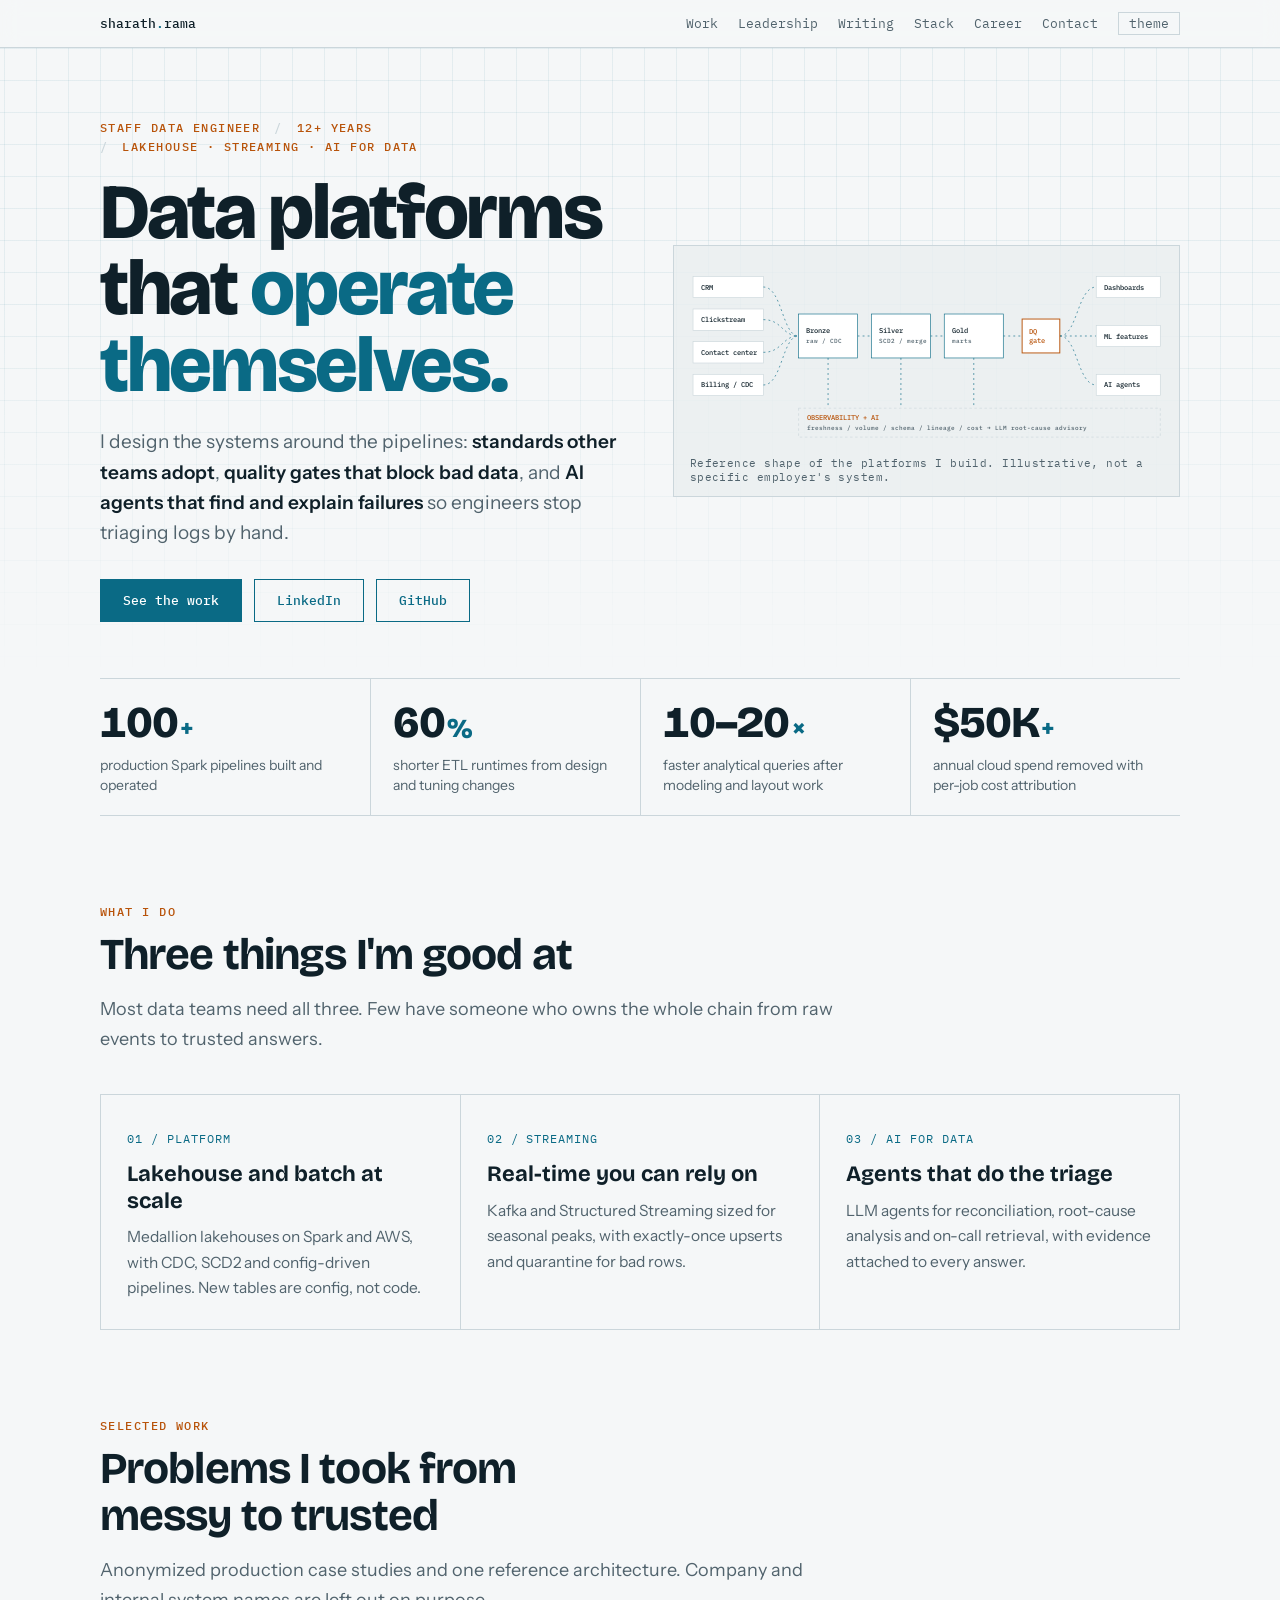
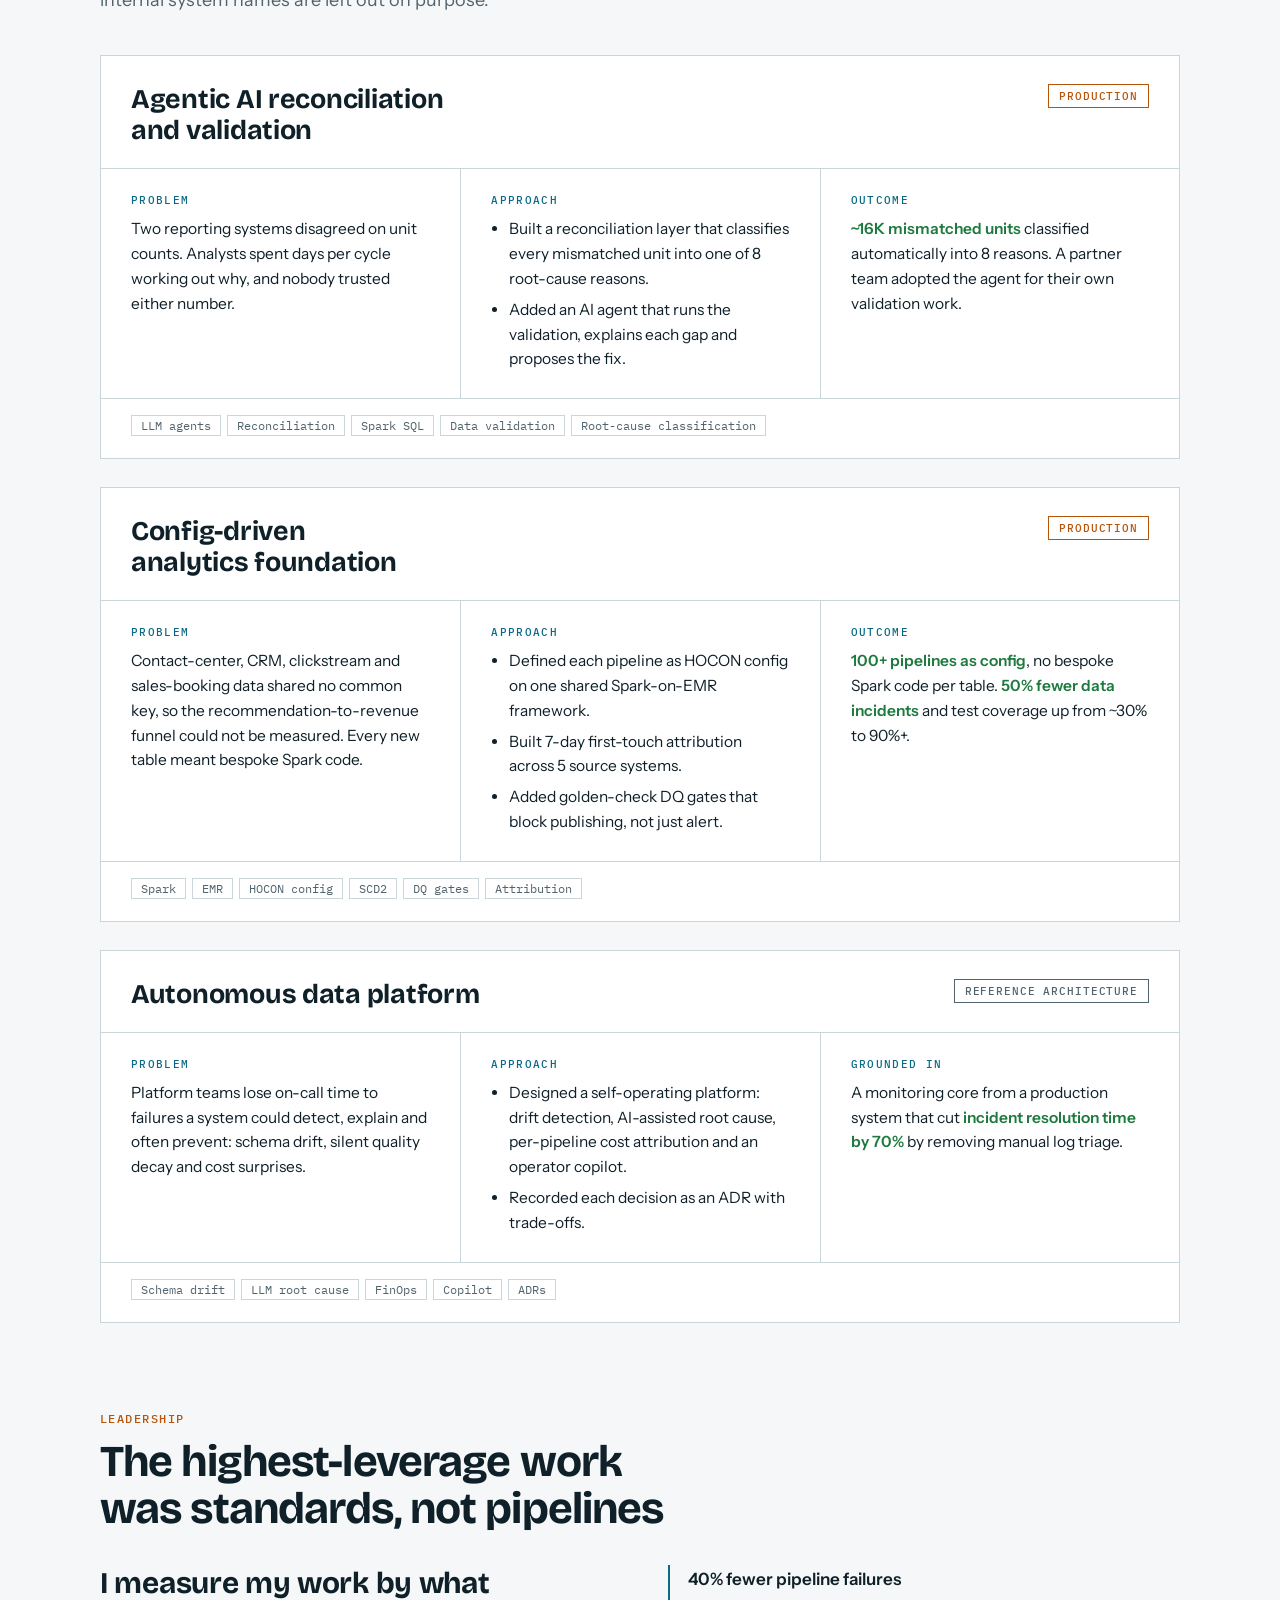
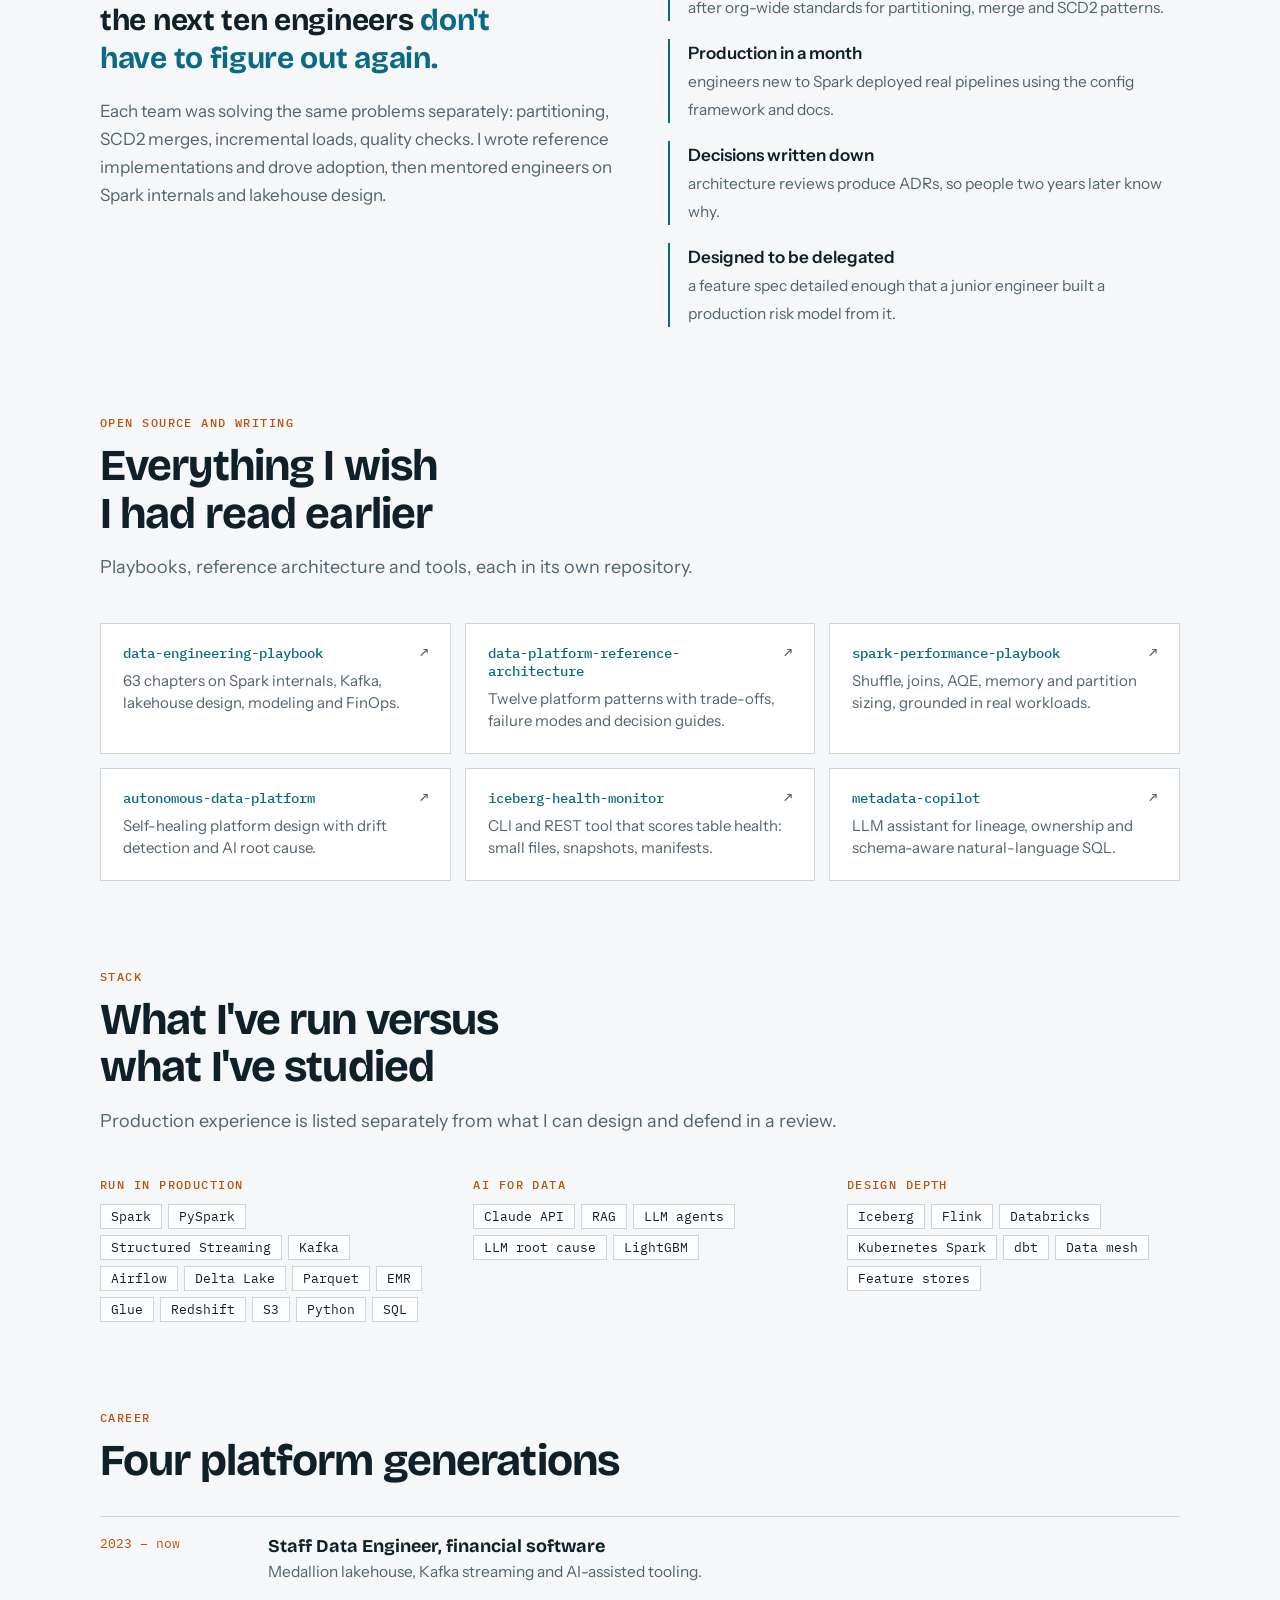
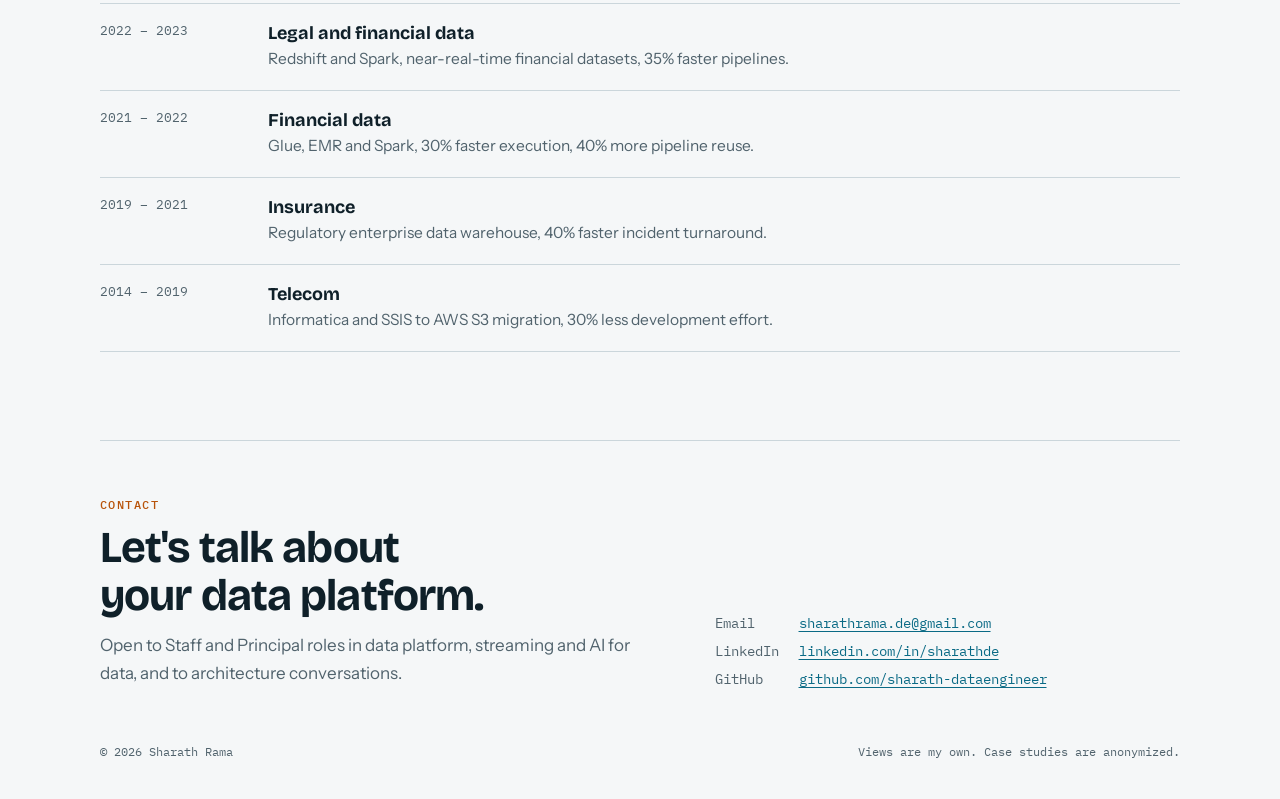
==== index.html @ f17b648f "Redesign personal website" ====
<!doctype html>
<html lang="en">
<head>
<meta charset="utf-8">
<meta name="viewport" content="width=device-width, initial-scale=1">
<title>Sharath Rama | Staff Data Engineer</title>
<meta name="description" content="Staff Data Engineer with 12+ years building lakehouse, streaming and AI-assisted data platforms on Spark, Kafka, Delta Lake and AWS.">
<meta property="og:title" content="Sharath Rama | Staff Data Engineer">
<meta property="og:description" content="Data platforms that operate themselves: lakehouse, streaming and agentic AI for data.">
<meta property="og:type" content="website">
<meta property="og:url" content="https://sharath-dataengineer.github.io/">
<meta name="theme-color" content="#0a1a21">
<link rel="preconnect" href="https://fonts.googleapis.com">
<link rel="preconnect" href="https://fonts.gstatic.com" crossorigin>
<link rel="stylesheet" href="https://fonts.googleapis.com/css2?family=Bricolage+Grotesque:opsz,wght@12..96,500;12..96,700;12..96,800&family=IBM+Plex+Mono:wght@400;500&family=Instrument+Sans:wght@400;500;600&display=swap">
<style>
/* Layout: blueprint-style page. A pipeline diagram opens the page, then outcome-led case studies. Dark is the native theme; light is a paper-blueprint variant. */
:root {
  --bg: #0a1a21;
  --bg-2: #0e232c;
  --surface: #12303b;
  --fg: #e8f1f4;
  --muted: #9bb2bc;
  --line: #234652;
  --accent: #5ccfe6;
  --accent-ink: #04202a;
  --signal: #ffb454;
  --good: #7fd99a;
  --grid: rgba(92, 207, 230, .07);
  --display: "Bricolage Grotesque", "Helvetica Neue", Arial, sans-serif;
  --body: "Instrument Sans", system-ui, -apple-system, "Segoe UI", sans-serif;
  --mono: "IBM Plex Mono", ui-monospace, Menlo, Consolas, monospace;
  color-scheme: dark;
}
@media (prefers-color-scheme: light) {
  :root:not([data-theme="dark"]) {
    --bg: #f5f7f8; --bg-2: #eaeff1; --surface: #ffffff; --fg: #0f2029; --muted: #51636d;
    --line: #cbd6db; --accent: #0a6a85; --accent-ink: #ffffff; --signal: #b8530a; --good: #1d7a3e;
    --grid: rgba(10, 106, 133, .07); color-scheme: light;
  }
}
:root[data-theme="light"] {
  --bg: #f5f7f8; --bg-2: #eaeff1; --surface: #ffffff; --fg: #0f2029; --muted: #51636d;
  --line: #cbd6db; --accent: #0a6a85; --accent-ink: #ffffff; --signal: #b8530a; --good: #1d7a3e;
  --grid: rgba(10, 106, 133, .07); color-scheme: light;
}
* { box-sizing: border-box; }
html { scroll-behavior: smooth; scroll-padding-top: 72px; }
body {
  margin: 0; background: var(--bg); color: var(--fg);
  font: 17px/1.65 var(--body); -webkit-font-smoothing: antialiased;
  padding-left: max(16px, env(safe-area-inset-left, 0px));
  padding-right: max(16px, env(safe-area-inset-right, 0px));
}
a { color: var(--accent); text-underline-offset: 3px; }
a:focus-visible, button:focus-visible { outline: 2px solid var(--signal); outline-offset: 3px; }
.wrap { max-width: 1080px; margin: 0 auto; }
.mono { font-family: var(--mono); }

/* nav */
header.top { position: sticky; top: 0; z-index: 20; background: color-mix(in srgb, var(--bg) 88%, transparent); backdrop-filter: blur(10px); border-bottom: 1px solid var(--line);
  margin: 0 calc(-1 * max(16px, env(safe-area-inset-left, 0px))); padding: 0 max(16px, env(safe-area-inset-left, 0px)); }
nav { max-width: 1080px; margin: 0 auto; display: flex; flex-wrap: wrap; align-items: center; justify-content: space-between; gap: 6px 24px; padding: 12px 0; font: 13px var(--mono); }
nav .id { color: var(--fg); font-weight: 500; text-decoration: none; }
nav .id i { color: var(--accent); font-style: normal; }
nav .links { display: flex; flex-wrap: wrap; align-items: center; gap: 4px 20px; }
nav .links a { color: var(--muted); text-decoration: none; }
nav .links a:hover { color: var(--fg); }
#theme { font: inherit; background: none; color: var(--muted); border: 1px solid var(--line); padding: 2px 10px; cursor: pointer; }
#theme:hover { color: var(--fg); border-color: var(--muted); }

/* hero */
.hero { position: relative; padding: 72px 0 56px; }
.hero::before { content: ""; position: absolute; inset: 0 -50vw; z-index: -1;
  background-image: linear-gradient(var(--grid) 1px, transparent 1px), linear-gradient(90deg, var(--grid) 1px, transparent 1px);
  background-size: 32px 32px; -webkit-mask-image: linear-gradient(#000 40%, transparent); mask-image: linear-gradient(#000 40%, transparent); }
.hero-grid { display: grid; grid-template-columns: minmax(0, 1.05fr) minmax(0, 1fr); gap: 40px; align-items: center; }
.eyebrow { font: 500 12px var(--mono); letter-spacing: .12em; text-transform: uppercase; color: var(--signal); margin: 0 0 20px; display: flex; flex-wrap: wrap; gap: 4px 14px; }
.eyebrow span + span::before { content: "/"; color: var(--line); margin-right: 14px; }
h1 { font: 800 clamp(42px, 6.4vw, 78px)/.98 var(--display); letter-spacing: -.03em; margin: 0 0 24px; text-wrap: balance; }
h1 em { font-style: normal; color: var(--accent); }
.lede { font-size: 19px; line-height: 1.6; color: var(--muted); max-width: 54ch; margin: 0 0 30px; }
.lede b { color: var(--fg); font-weight: 600; }
.cta { display: flex; flex-wrap: wrap; gap: 12px; }
.btn { display: inline-block; padding: 12px 22px; font: 500 13px var(--mono); text-decoration: none; border: 1px solid var(--accent); transition: transform .15s ease; }
.btn.primary { background: var(--accent); color: var(--accent-ink); }
.btn.ghost { color: var(--accent); }
.btn:hover { transform: translateY(-2px); }

.diagram { margin: 0; border: 1px solid var(--line); background: color-mix(in srgb, var(--bg-2) 80%, transparent); padding: 14px 14px 8px; min-width: 0; }
.diagram svg { display: block; width: 100%; height: auto; }
.diagram figcaption { font: 11px var(--mono); color: var(--muted); padding: 8px 2px 4px; letter-spacing: .04em; }
.d-box { fill: var(--surface); stroke: var(--line); stroke-width: 1; }
.d-box.hot { stroke: var(--accent); }
.d-gate { fill: var(--surface); stroke: var(--signal); stroke-width: 1.5; }
.d-band { fill: none; stroke: var(--line); stroke-dasharray: 4 4; }
.d-t { fill: var(--fg); font: 500 10.5px var(--mono); }
.d-t.m { fill: var(--muted); font-size: 9.5px; }
.d-t.s { fill: var(--signal); }
.d-line { fill: none; stroke: var(--accent); stroke-width: 1.2; stroke-dasharray: 3 5; opacity: .85; animation: flow 1.6s linear infinite; }
@keyframes flow { to { stroke-dashoffset: -16; } }

/* proof strip */
.proof { display: grid; grid-template-columns: repeat(auto-fit, minmax(190px, 1fr)); border-top: 1px solid var(--line); border-bottom: 1px solid var(--line); }
.proof div { padding: 22px 22px 20px 0; min-width: 0; }
.proof div + div { padding-left: 22px; border-left: 1px solid var(--line); }
.proof b { display: block; font: 800 44px/1 var(--display); letter-spacing: -.02em; color: var(--fg); font-variant-numeric: tabular-nums; }
.proof b small { font-size: 26px; color: var(--accent); margin-left: 2px; }
.proof span { display: block; margin-top: 10px; font-size: 14px; line-height: 1.45; color: var(--muted); }

/* sections */
section { padding: 88px 0 0; }
.kicker { font: 500 12px var(--mono); letter-spacing: .12em; text-transform: uppercase; color: var(--signal); margin: 0 0 12px; }
h2 { font: 700 clamp(30px, 4.4vw, 44px)/1.08 var(--display); letter-spacing: -.02em; margin: 0 0 16px; max-width: 22ch; text-wrap: balance; }
.sub { color: var(--muted); font-size: 18px; max-width: 62ch; margin: 0 0 40px; }

.pillars { display: grid; grid-template-columns: repeat(auto-fit, minmax(270px, 1fr)); gap: 1px; background: var(--line); border: 1px solid var(--line); }
.pillar { background: var(--bg); padding: 28px 26px; min-width: 0; }
.pillar .mono { font-size: 12px; color: var(--accent); letter-spacing: .08em; }
.pillar h3 { font: 700 22px/1.2 var(--display); margin: 10px 0 10px; }
.pillar p { margin: 0; color: var(--muted); font-size: 15.5px; }

.cases { display: grid; gap: 28px; }
.case { border: 1px solid var(--line); background: var(--surface); display: grid; grid-template-columns: minmax(0, 1fr); min-width: 0; }
.case-head { padding: 28px 30px 22px; border-bottom: 1px solid var(--line); display: flex; flex-wrap: wrap; justify-content: space-between; gap: 12px 24px; align-items: flex-start; }
.case-head h3 { font: 700 27px/1.15 var(--display); letter-spacing: -.01em; margin: 0; max-width: 24ch; text-wrap: balance; }
.badge { font: 500 11px var(--mono); letter-spacing: .08em; text-transform: uppercase; border: 1px solid var(--signal); color: var(--signal); padding: 4px 10px; white-space: nowrap; }
.badge.ref { border-color: var(--muted); color: var(--muted); }
.case-body { display: grid; grid-template-columns: repeat(3, minmax(0, 1fr)); }
.case-body > div { padding: 24px 30px 26px; min-width: 0; }
.case-body > div + div { border-left: 1px solid var(--line); }
.case-body h4 { font: 500 11px var(--mono); letter-spacing: .12em; text-transform: uppercase; color: var(--accent); margin: 0 0 10px; }
.case-body p { margin: 0; font-size: 15.5px; line-height: 1.6; }
.case-body ul { margin: 0; padding-left: 18px; font-size: 15.5px; line-height: 1.6; }
.case-body li + li { margin-top: 6px; }
.case-body .out strong { color: var(--good); font-weight: 600; }
.tags { display: flex; flex-wrap: wrap; gap: 6px; margin: 0; padding: 16px 30px 22px; list-style: none; border-top: 1px solid var(--line); }
.tags li { font: 12px var(--mono); color: var(--muted); border: 1px solid var(--line); padding: 2px 9px; }

.lead { display: grid; grid-template-columns: minmax(0, 1fr) minmax(0, 1fr); gap: 56px; margin-top: 32px; }
.lead .quote { font: 700 clamp(22px, 3vw, 30px)/1.25 var(--display); letter-spacing: -.01em; margin: 0; text-wrap: balance; }
.lead .quote span { color: var(--accent); }
.lead .more { margin: 20px 0 0; color: var(--muted); }
.facts { list-style: none; margin: 0; padding: 0; display: grid; gap: 18px; }
.facts li { padding-left: 18px; border-left: 2px solid var(--accent); }
.facts b { display: block; font-weight: 600; }
.facts span { color: var(--muted); font-size: 15.5px; }

.repos { display: grid; grid-template-columns: repeat(auto-fit, minmax(300px, 1fr)); gap: 14px; }
.repo { display: block; border: 1px solid var(--line); background: var(--surface); padding: 20px 22px; text-decoration: none; color: var(--fg); min-width: 0; transition: border-color .15s ease, transform .15s ease; }
.repo:hover { border-color: var(--accent); transform: translateY(-2px); }
.repo b { display: flex; justify-content: space-between; gap: 12px; font: 500 14px var(--mono); color: var(--accent); margin-bottom: 8px; overflow-wrap: anywhere; }
.repo b::after { content: "\2197"; color: var(--muted); }
.repo span { font-size: 15px; color: var(--muted); line-height: 1.5; display: block; }

.stack { display: grid; grid-template-columns: repeat(auto-fit, minmax(240px, 1fr)); gap: 28px 40px; }
.stack h3 { font: 500 12px var(--mono); letter-spacing: .12em; text-transform: uppercase; color: var(--signal); margin: 0 0 12px; }
.chips { display: flex; flex-wrap: wrap; gap: 6px; margin: 0; padding: 0; list-style: none; }
.chips li { font: 13px var(--mono); border: 1px solid var(--line); padding: 3px 10px; background: var(--surface); }

.timeline { list-style: none; margin: 32px 0 0; padding: 0; border-top: 1px solid var(--line); }
.timeline li { display: grid; grid-template-columns: 140px minmax(0, 1fr); gap: 8px 28px; padding: 18px 0; border-bottom: 1px solid var(--line); }
.timeline .when { font: 13px var(--mono); color: var(--muted); }
.timeline b { font: 700 18px var(--display); display: block; }
.timeline span { color: var(--muted); font-size: 15.5px; }
.timeline li:first-child .when { color: var(--signal); }

.contact { margin-top: 88px; padding: 56px 0; border-top: 1px solid var(--line); display: grid; grid-template-columns: minmax(0, 1.2fr) minmax(0, 1fr); gap: 32px 56px; align-items: end; }
.contact h2 { margin-bottom: 12px; }
.contact p { margin: 0; color: var(--muted); }
.contact p.kicker { color: var(--signal); margin-bottom: 12px; }
.contact dl { margin: 0; display: grid; grid-template-columns: max-content minmax(0, 1fr); gap: 10px 20px; font: 14px var(--mono); }
.contact dt { color: var(--muted); }
.contact dd { margin: 0; overflow-wrap: anywhere; }
footer { padding: 0 0 40px; font: 12px var(--mono); color: var(--muted); display: flex; flex-wrap: wrap; justify-content: space-between; gap: 8px; }

@media (max-width: 880px) {
  .hero-grid, .lead, .contact { grid-template-columns: minmax(0, 1fr); }
  .case-body { grid-template-columns: minmax(0, 1fr); }
  .case-body > div + div { border-left: 0; border-top: 1px solid var(--line); }
  .proof div + div { border-left: 0; padding-left: 0; }
  .proof div { border-bottom: 1px solid var(--line); }
  .timeline li { grid-template-columns: minmax(0, 1fr); }
}
@media (max-width: 520px) {
  body { font-size: 16px; }
  .hero { padding-top: 48px; }
  section { padding-top: 64px; }
  .case-head, .case-body > div, .tags { padding-left: 20px; padding-right: 20px; }
}
@media (prefers-reduced-motion: reduce) {
  html { scroll-behavior: auto; }
  .d-line { animation: none; }
  .btn:hover, .repo:hover { transform: none; }
}
</style>
</head>
<body>
<header class="top">
  <nav aria-label="Primary">
    <a class="id" href="#top">sharath<i>.</i>rama</a>
    <div class="links">
      <a href="#work">Work</a><a href="#leadership">Leadership</a><a href="#writing">Writing</a><a href="#stack">Stack</a><a href="#career">Career</a><a href="#contact">Contact</a>
      <button id="theme" type="button" aria-label="Toggle light and dark theme">theme</button>
    </div>
  </nav>
</header>

<div class="wrap" id="top">
  <div class="hero">
    <div class="hero-grid">
      <div>
        <p class="eyebrow"><span>Staff Data Engineer</span><span>12+ years</span><span>Lakehouse &middot; Streaming &middot; AI for data</span></p>
        <h1>Data platforms that <em>operate themselves.</em></h1>
        <p class="lede">I design the systems around the pipelines: <b>standards other teams adopt</b>, <b>quality gates that block bad data</b>, and <b>AI agents that find and explain failures</b> so engineers stop triaging logs by hand.</p>
        <div class="cta">
          <a class="btn primary" href="#work">See the work</a>
          <a class="btn ghost" href="https://www.linkedin.com/in/sharathde" rel="noopener">LinkedIn</a>
          <a class="btn ghost" href="https://github.com/sharath-dataengineer" rel="noopener">GitHub</a>
        </div>
      </div>

      <figure class="diagram">
        <svg viewBox="0 0 760 300" role="img" aria-label="Architecture: source systems feed a bronze, silver and gold lakehouse, then a blocking data quality gate, then dashboards, ML features and AI agents. An observability and AI layer spans the whole pipeline.">
          <g>
            <rect class="d-box" x="8" y="26" width="112" height="34"/><text class="d-t" x="20" y="47">CRM</text>
            <rect class="d-box" x="8" y="78" width="112" height="34"/><text class="d-t" x="20" y="99">Clickstream</text>
            <rect class="d-box" x="8" y="130" width="112" height="34"/><text class="d-t" x="20" y="151">Contact center</text>
            <rect class="d-box" x="8" y="182" width="112" height="34"/><text class="d-t" x="20" y="203">Billing / CDC</text>
          </g>
          <g>
            <path class="d-line" d="M120 43 C150 43 150 121 176 121"/>
            <path class="d-line" d="M120 95 C150 95 150 121 176 121"/>
            <path class="d-line" d="M120 147 C150 147 150 121 176 121"/>
            <path class="d-line" d="M120 199 C150 199 150 121 176 121"/>
            <path class="d-line" d="M270 121 H292"/><path class="d-line" d="M386 121 H408"/><path class="d-line" d="M502 121 H532"/>
            <path class="d-line" d="M592 121 C620 121 620 43 650 43"/>
            <path class="d-line" d="M592 121 H650"/>
            <path class="d-line" d="M592 121 C620 121 620 199 650 199"/>
          </g>
          <g>
            <rect class="d-box hot" x="176" y="86" width="94" height="70"/><text class="d-t" x="188" y="116">Bronze</text><text class="d-t m" x="188" y="132">raw / CDC</text>
            <rect class="d-box hot" x="292" y="86" width="94" height="70"/><text class="d-t" x="304" y="116">Silver</text><text class="d-t m" x="304" y="132">SCD2 / merge</text>
            <rect class="d-box hot" x="408" y="86" width="94" height="70"/><text class="d-t" x="420" y="116">Gold</text><text class="d-t m" x="420" y="132">marts</text>
            <rect class="d-gate" x="532" y="94" width="60" height="54"/><text class="d-t s" x="543" y="118">DQ</text><text class="d-t s" x="543" y="132">gate</text>
          </g>
          <g>
            <rect class="d-box" x="650" y="26" width="102" height="34"/><text class="d-t" x="662" y="47">Dashboards</text>
            <rect class="d-box" x="650" y="104" width="102" height="34"/><text class="d-t" x="662" y="125">ML features</text>
            <rect class="d-box" x="650" y="182" width="102" height="34"/><text class="d-t" x="662" y="203">AI agents</text>
          </g>
          <rect class="d-band" x="176" y="236" width="576" height="46"/>
          <text class="d-t s" x="190" y="255">OBSERVABILITY + AI</text>
          <text class="d-t m" x="190" y="270">freshness / volume / schema / lineage / cost &#8594; LLM root-cause advisory</text>
          <path class="d-line" d="M223 156 V236"/><path class="d-line" d="M339 156 V236"/><path class="d-line" d="M455 156 V236"/>
        </svg>
        <figcaption>Reference shape of the platforms I build. Illustrative, not a specific employer's system.</figcaption>
      </figure>
    </div>
  </div>

  <div class="proof" aria-label="Impact highlights">
    <div><b>100<small>+</small></b><span>production Spark pipelines built and operated</span></div>
    <div><b>60<small>%</small></b><span>shorter ETL runtimes from design and tuning changes</span></div>
    <div><b>10&ndash;20<small>&times;</small></b><span>faster analytical queries after modeling and layout work</span></div>
    <div><b>$50K<small>+</small></b><span>annual cloud spend removed with per-job cost attribution</span></div>
  </div>

  <section id="focus" aria-labelledby="h-focus">
    <p class="kicker">What I do</p>
    <h2 id="h-focus">Three things I'm good at</h2>
    <p class="sub">Most data teams need all three. Few have someone who owns the whole chain from raw events to trusted answers.</p>
    <div class="pillars">
      <div class="pillar"><span class="mono">01 / PLATFORM</span><h3>Lakehouse and batch at scale</h3><p>Medallion lakehouses on Spark and AWS, with CDC, SCD2 and config-driven pipelines. New tables are config, not code.</p></div>
      <div class="pillar"><span class="mono">02 / STREAMING</span><h3>Real-time you can rely on</h3><p>Kafka and Structured Streaming sized for seasonal peaks, with exactly-once upserts and quarantine for bad rows.</p></div>
      <div class="pillar"><span class="mono">03 / AI FOR DATA</span><h3>Agents that do the triage</h3><p>LLM agents for reconciliation, root-cause analysis and on-call retrieval, with evidence attached to every answer.</p></div>
    </div>
  </section>

  <section id="work" aria-labelledby="h-work">
    <p class="kicker">Selected work</p>
    <h2 id="h-work">Problems I took from messy to trusted</h2>
    <p class="sub">Anonymized production case studies and one reference architecture. Company and internal system names are left out on purpose.</p>
    <div class="cases">

      <article class="case">
        <div class="case-head"><h3>Agentic AI reconciliation and validation</h3><span class="badge">Production</span></div>
        <div class="case-body">
          <div><h4>Problem</h4><p>Two reporting systems disagreed on unit counts. Analysts spent days per cycle working out why, and nobody trusted either number.</p></div>
          <div><h4>Approach</h4><ul><li>Built a reconciliation layer that classifies every mismatched unit into one of 8 root-cause reasons.</li><li>Added an AI agent that runs the validation, explains each gap and proposes the fix.</li></ul></div>
          <div class="out"><h4>Outcome</h4><p><strong>~16K mismatched units</strong> classified automatically into 8 reasons. A partner team adopted the agent for their own validation work.</p></div>
        </div>
        <ul class="tags"><li>LLM agents</li><li>Reconciliation</li><li>Spark SQL</li><li>Data validation</li><li>Root-cause classification</li></ul>
      </article>

      <article class="case">
        <div class="case-head"><h3>Config-driven analytics foundation</h3><span class="badge">Production</span></div>
        <div class="case-body">
          <div><h4>Problem</h4><p>Contact-center, CRM, clickstream and sales-booking data shared no common key, so the recommendation-to-revenue funnel could not be measured. Every new table meant bespoke Spark code.</p></div>
          <div><h4>Approach</h4><ul><li>Defined each pipeline as HOCON config on one shared Spark-on-EMR framework.</li><li>Built 7-day first-touch attribution across 5 source systems.</li><li>Added golden-check DQ gates that block publishing, not just alert.</li></ul></div>
          <div class="out"><h4>Outcome</h4><p><strong>100+ pipelines as config</strong>, no bespoke Spark code per table. <strong>50% fewer data incidents</strong> and test coverage up from ~30% to 90%+.</p></div>
        </div>
        <ul class="tags"><li>Spark</li><li>EMR</li><li>HOCON config</li><li>SCD2</li><li>DQ gates</li><li>Attribution</li></ul>
      </article>

      <article class="case">
        <div class="case-head"><h3>Autonomous data platform</h3><span class="badge ref">Reference architecture</span></div>
        <div class="case-body">
          <div><h4>Problem</h4><p>Platform teams lose on-call time to failures a system could detect, explain and often prevent: schema drift, silent quality decay and cost surprises.</p></div>
          <div><h4>Approach</h4><ul><li>Designed a self-operating platform: drift detection, AI-assisted root cause, per-pipeline cost attribution and an operator copilot.</li><li>Recorded each decision as an ADR with trade-offs.</li></ul></div>
          <div class="out"><h4>Grounded in</h4><p>A monitoring core from a production system that cut <strong>incident resolution time by 70%</strong> by removing manual log triage.</p></div>
        </div>
        <ul class="tags"><li>Schema drift</li><li>LLM root cause</li><li>FinOps</li><li>Copilot</li><li>ADRs</li></ul>
      </article>
    </div>
  </section>

  <section id="leadership" aria-labelledby="h-lead">
    <p class="kicker">Leadership</p>
    <h2 id="h-lead">The highest-leverage work was standards, not pipelines</h2>
    <div class="lead">
      <div>
        <p class="quote">I measure my work by what the next ten engineers <span>don't have to figure out again.</span></p>
        <p class="more">Each team was solving the same problems separately: partitioning, SCD2 merges, incremental loads, quality checks. I wrote reference implementations and drove adoption, then mentored engineers on Spark internals and lakehouse design.</p>
      </div>
      <ul class="facts">
        <li><b>40% fewer pipeline failures</b><span>after org-wide standards for partitioning, merge and SCD2 patterns.</span></li>
        <li><b>Production in a month</b><span>engineers new to Spark deployed real pipelines using the config framework and docs.</span></li>
        <li><b>Decisions written down</b><span>architecture reviews produce ADRs, so people two years later know why.</span></li>
        <li><b>Designed to be delegated</b><span>a feature spec detailed enough that a junior engineer built a production risk model from it.</span></li>
      </ul>
    </div>
  </section>

  <section id="writing" aria-labelledby="h-writing">
    <p class="kicker">Open source and writing</p>
    <h2 id="h-writing">Everything I wish I had read earlier</h2>
    <p class="sub">Playbooks, reference architecture and tools, each in its own repository.</p>
    <div class="repos">
      <a class="repo" href="https://github.com/sharath-dataengineer/data-engineering-playbook" rel="noopener"><b>data-engineering-playbook</b><span>63 chapters on Spark internals, Kafka, lakehouse design, modeling and FinOps.</span></a>
      <a class="repo" href="https://github.com/sharath-dataengineer/data-platform-reference-architecture" rel="noopener"><b>data-platform-reference-architecture</b><span>Twelve platform patterns with trade-offs, failure modes and decision guides.</span></a>
      <a class="repo" href="https://github.com/sharath-dataengineer/spark-performance-playbook" rel="noopener"><b>spark-performance-playbook</b><span>Shuffle, joins, AQE, memory and partition sizing, grounded in real workloads.</span></a>
      <a class="repo" href="https://github.com/sharath-dataengineer/autonomous-data-platform" rel="noopener"><b>autonomous-data-platform</b><span>Self-healing platform design with drift detection and AI root cause.</span></a>
      <a class="repo" href="https://github.com/sharath-dataengineer/iceberg-health-monitor" rel="noopener"><b>iceberg-health-monitor</b><span>CLI and REST tool that scores table health: small files, snapshots, manifests.</span></a>
      <a class="repo" href="https://github.com/sharath-dataengineer/metadata-copilot" rel="noopener"><b>metadata-copilot</b><span>LLM assistant for lineage, ownership and schema-aware natural-language SQL.</span></a>
    </div>
  </section>

  <section id="stack" aria-labelledby="h-stack">
    <p class="kicker">Stack</p>
    <h2 id="h-stack">What I've run versus what I've studied</h2>
    <p class="sub">Production experience is listed separately from what I can design and defend in a review.</p>
    <div class="stack">
      <div><h3>Run in production</h3><ul class="chips"><li>Spark</li><li>PySpark</li><li>Structured Streaming</li><li>Kafka</li><li>Airflow</li><li>Delta Lake</li><li>Parquet</li><li>EMR</li><li>Glue</li><li>Redshift</li><li>S3</li><li>Python</li><li>SQL</li></ul></div>
      <div><h3>AI for data</h3><ul class="chips"><li>Claude API</li><li>RAG</li><li>LLM agents</li><li>LLM root cause</li><li>LightGBM</li></ul></div>
      <div><h3>Design depth</h3><ul class="chips"><li>Iceberg</li><li>Flink</li><li>Databricks</li><li>Kubernetes Spark</li><li>dbt</li><li>Data mesh</li><li>Feature stores</li></ul></div>
    </div>
  </section>

  <section id="career" aria-labelledby="h-career">
    <p class="kicker">Career</p>
    <h2 id="h-career">Four platform generations</h2>
    <ol class="timeline">
      <li><span class="when">2023 &ndash; now</span><div><b>Staff Data Engineer, financial software</b><span>Medallion lakehouse, Kafka streaming and AI-assisted tooling.</span></div></li>
      <li><span class="when">2022 &ndash; 2023</span><div><b>Legal and financial data</b><span>Redshift and Spark, near-real-time financial datasets, 35% faster pipelines.</span></div></li>
      <li><span class="when">2021 &ndash; 2022</span><div><b>Financial data</b><span>Glue, EMR and Spark, 30% faster execution, 40% more pipeline reuse.</span></div></li>
      <li><span class="when">2019 &ndash; 2021</span><div><b>Insurance</b><span>Regulatory enterprise data warehouse, 40% faster incident turnaround.</span></div></li>
      <li><span class="when">2014 &ndash; 2019</span><div><b>Telecom</b><span>Informatica and SSIS to AWS S3 migration, 30% less development effort.</span></div></li>
    </ol>
  </section>

  <div class="contact" id="contact">
    <div>
      <p class="kicker">Contact</p>
      <h2>Let's talk about your data platform.</h2>
      <p>Open to Staff and Principal roles in data platform, streaming and AI for data, and to architecture conversations.</p>
    </div>
    <dl>
      <dt>Email</dt><dd><a href="mailto:sharathrama.de@gmail.com">sharathrama.de@gmail.com</a></dd>
      <dt>LinkedIn</dt><dd><a href="https://www.linkedin.com/in/sharathde" rel="noopener">linkedin.com/in/sharathde</a></dd>
      <dt>GitHub</dt><dd><a href="https://github.com/sharath-dataengineer" rel="noopener">github.com/sharath-dataengineer</a></dd>
    </dl>
  </div>
  <footer><span>&copy; 2026 Sharath Rama</span><span>Views are my own. Case studies are anonymized.</span></footer>
</div>

<script>
(function () {
  var root = document.documentElement, btn = document.getElementById('theme');
  try { var saved = localStorage.getItem('theme'); if (saved) root.setAttribute('data-theme', saved); } catch (e) {}
  btn.addEventListener('click', function () {
    var cur = root.getAttribute('data-theme');
    var dark = cur ? cur === 'dark' : !matchMedia('(prefers-color-scheme: light)').matches;
    var next = dark ? 'light' : 'dark';
    root.setAttribute('data-theme', next);
    try { localStorage.setItem('theme', next); } catch (e) {}
  });
})();
</script>
</body>
</html>
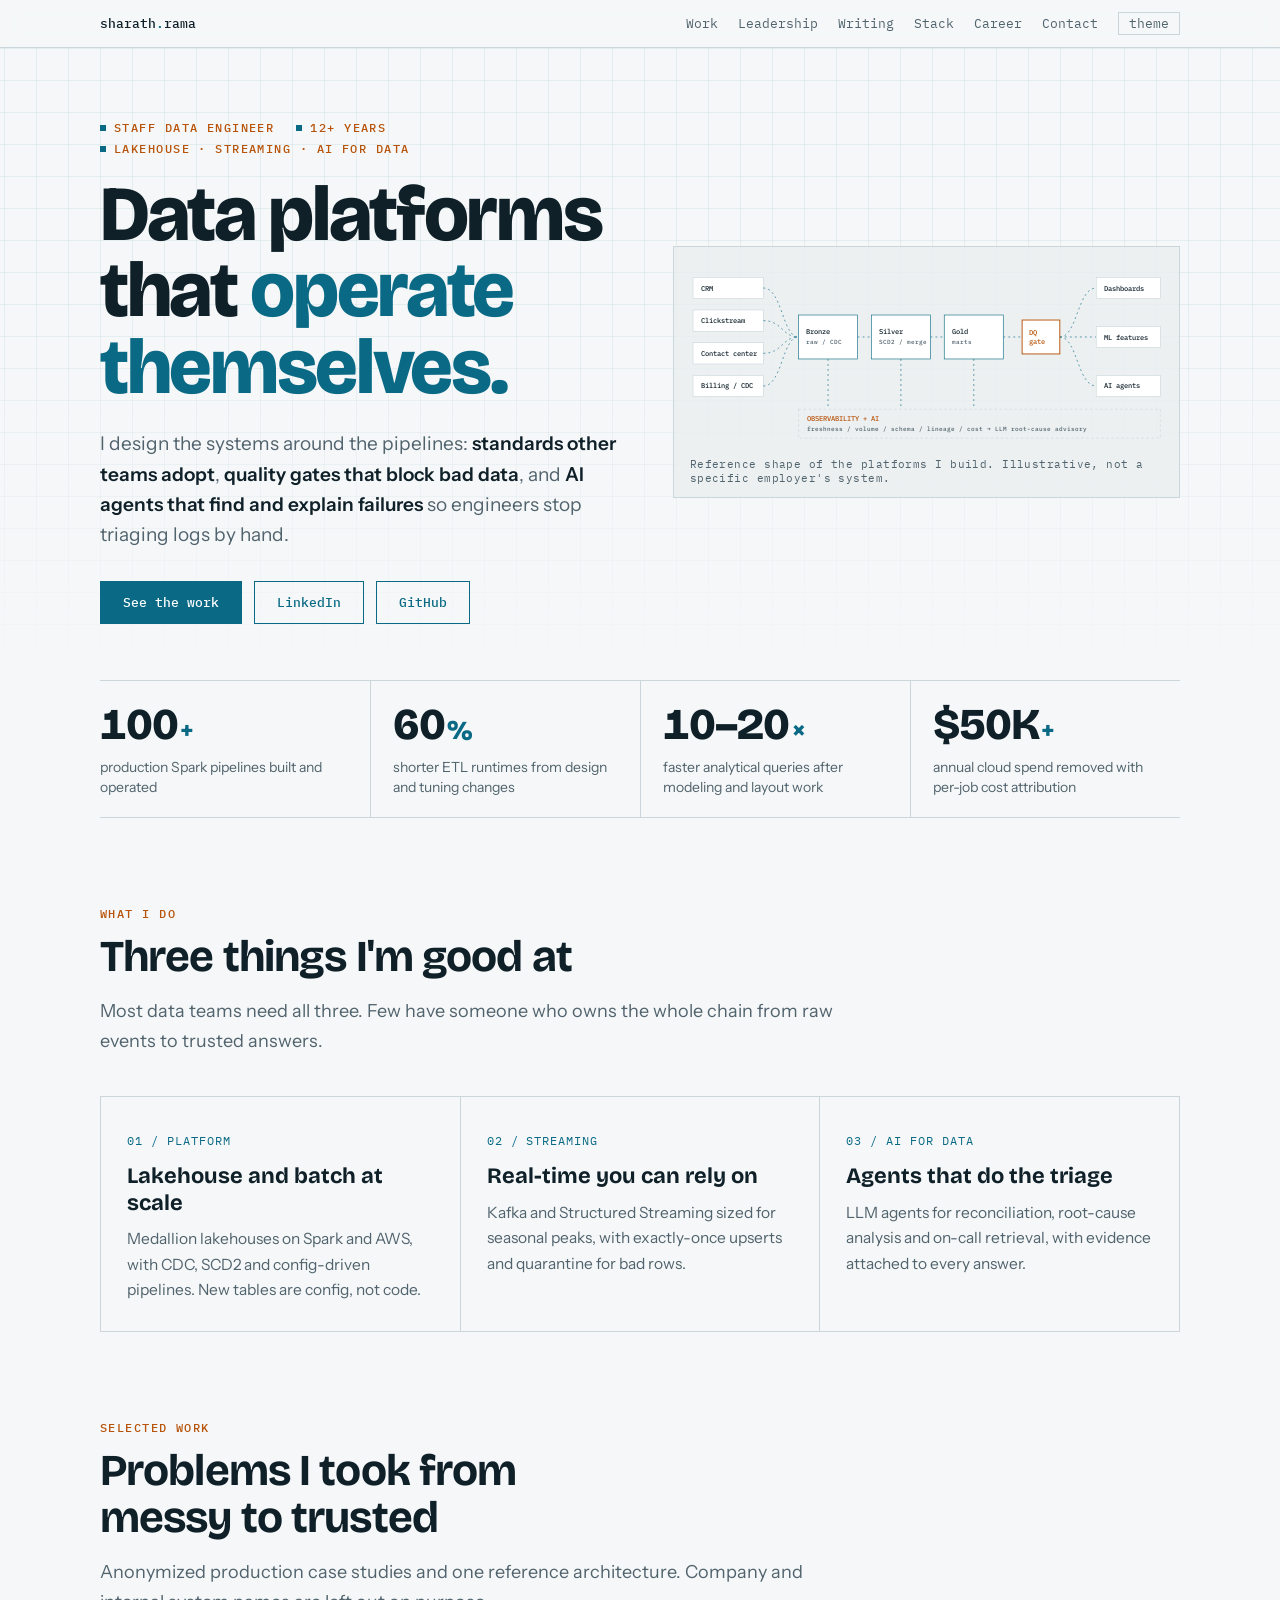
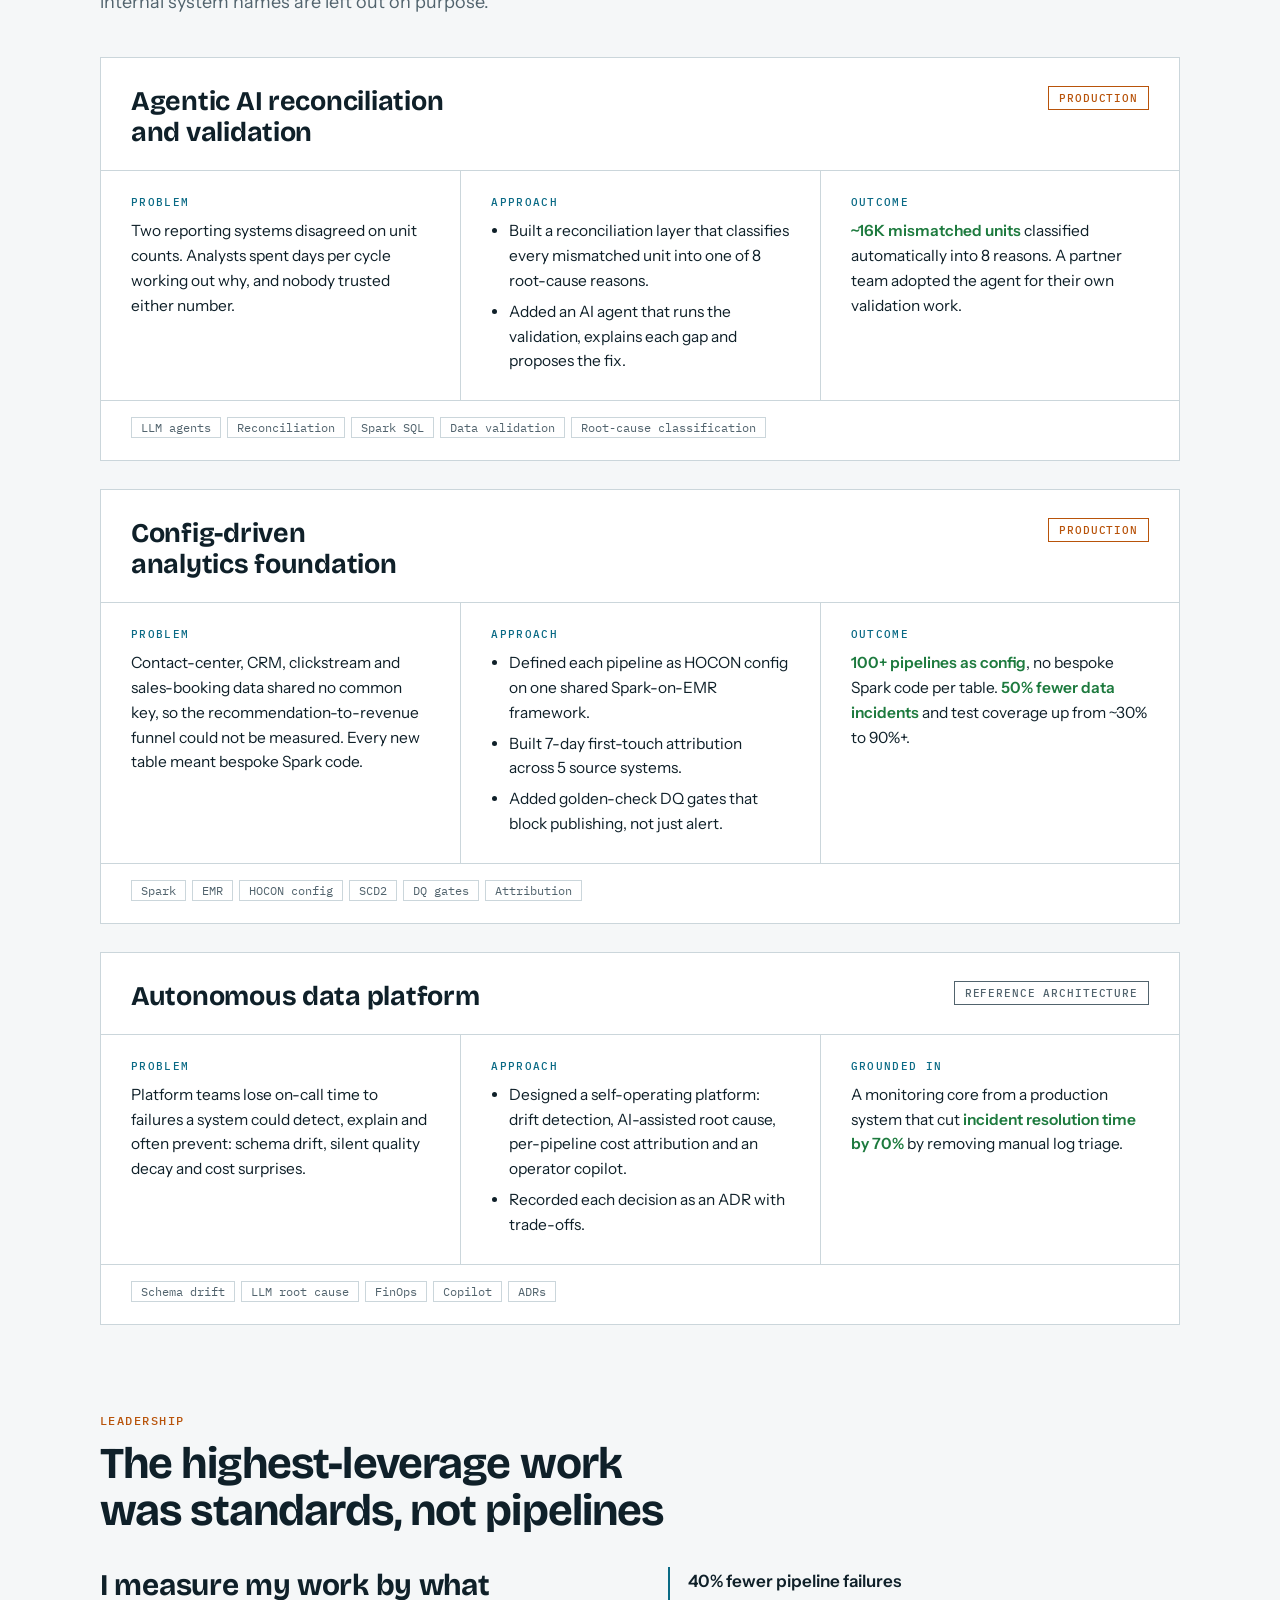
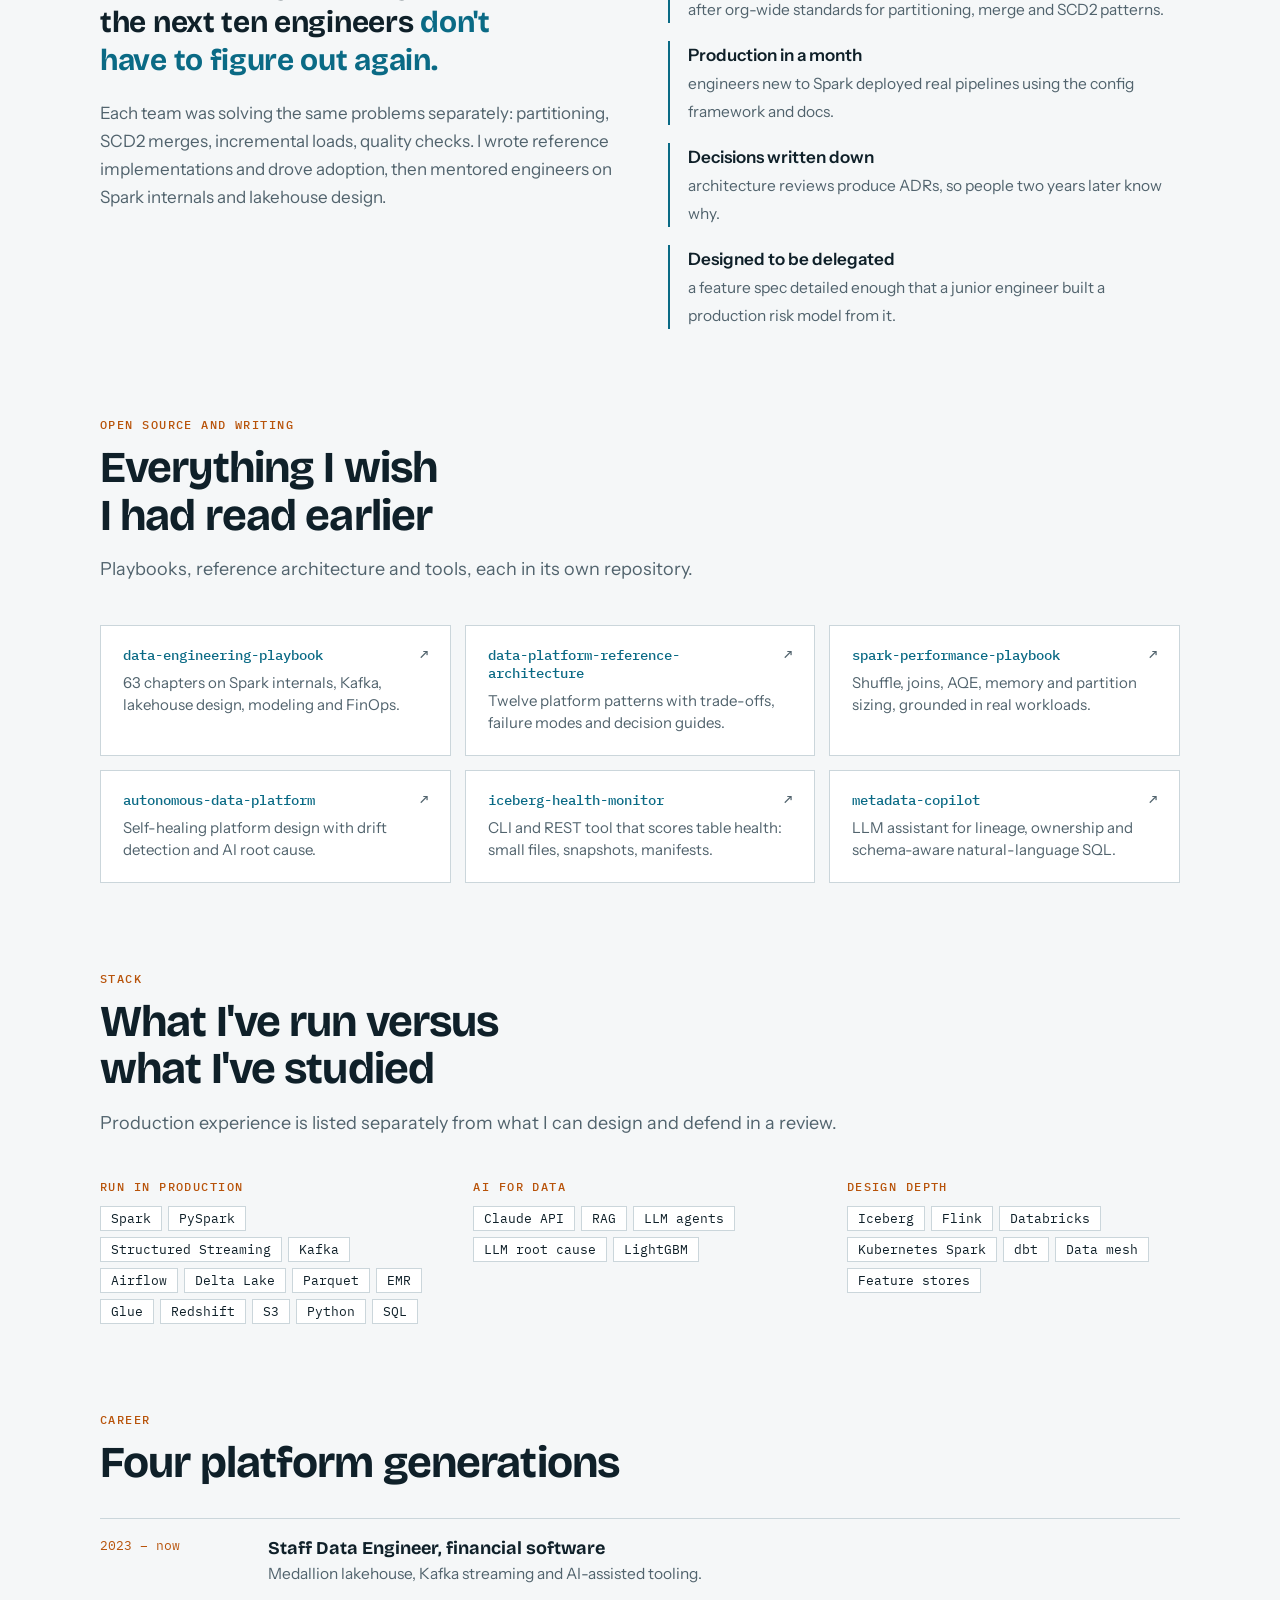
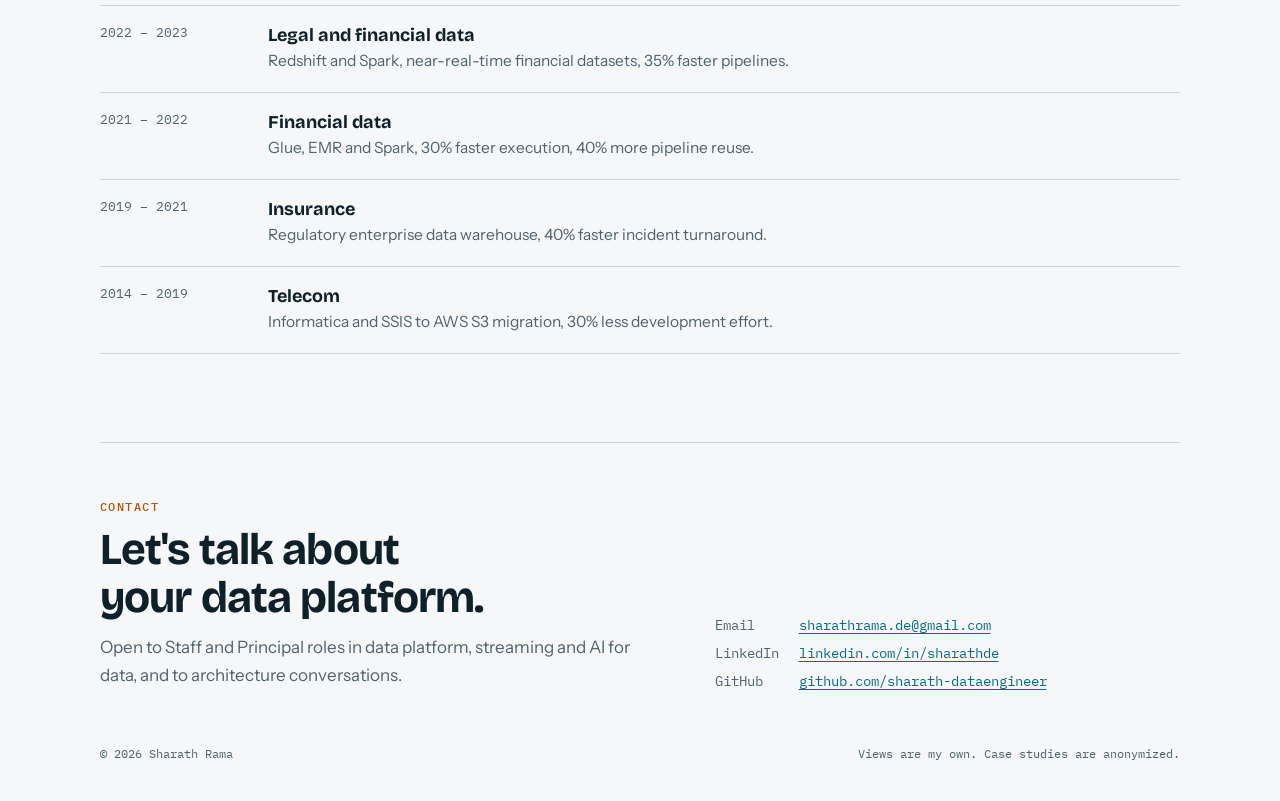
==== commit 80d8ca55: "Redesign personal website" ====
--- a/index.html
+++ b/index.html
@@ -75,8 +75,9 @@
   background-image: linear-gradient(var(--grid) 1px, transparent 1px), linear-gradient(90deg, var(--grid) 1px, transparent 1px);
   background-size: 32px 32px; -webkit-mask-image: linear-gradient(#000 40%, transparent); mask-image: linear-gradient(#000 40%, transparent); }
 .hero-grid { display: grid; grid-template-columns: minmax(0, 1.05fr) minmax(0, 1fr); gap: 40px; align-items: center; }
-.eyebrow { font: 500 12px var(--mono); letter-spacing: .12em; text-transform: uppercase; color: var(--signal); margin: 0 0 20px; display: flex; flex-wrap: wrap; gap: 4px 14px; }
-.eyebrow span + span::before { content: "/"; color: var(--line); margin-right: 14px; }
+.eyebrow { font: 500 12px var(--mono); letter-spacing: .12em; text-transform: uppercase; color: var(--signal); margin: 0 0 20px; display: flex; flex-wrap: wrap; gap: 6px 22px; }
+.eyebrow span { display: inline-flex; align-items: center; gap: 8px; }
+.eyebrow span::before { content: ""; width: 6px; height: 6px; background: var(--accent); flex: none; }
 h1 { font: 800 clamp(42px, 6.4vw, 78px)/.98 var(--display); letter-spacing: -.03em; margin: 0 0 24px; text-wrap: balance; }
 h1 em { font-style: normal; color: var(--accent); }
 .lede { font-size: 19px; line-height: 1.6; color: var(--muted); max-width: 54ch; margin: 0 0 30px; }
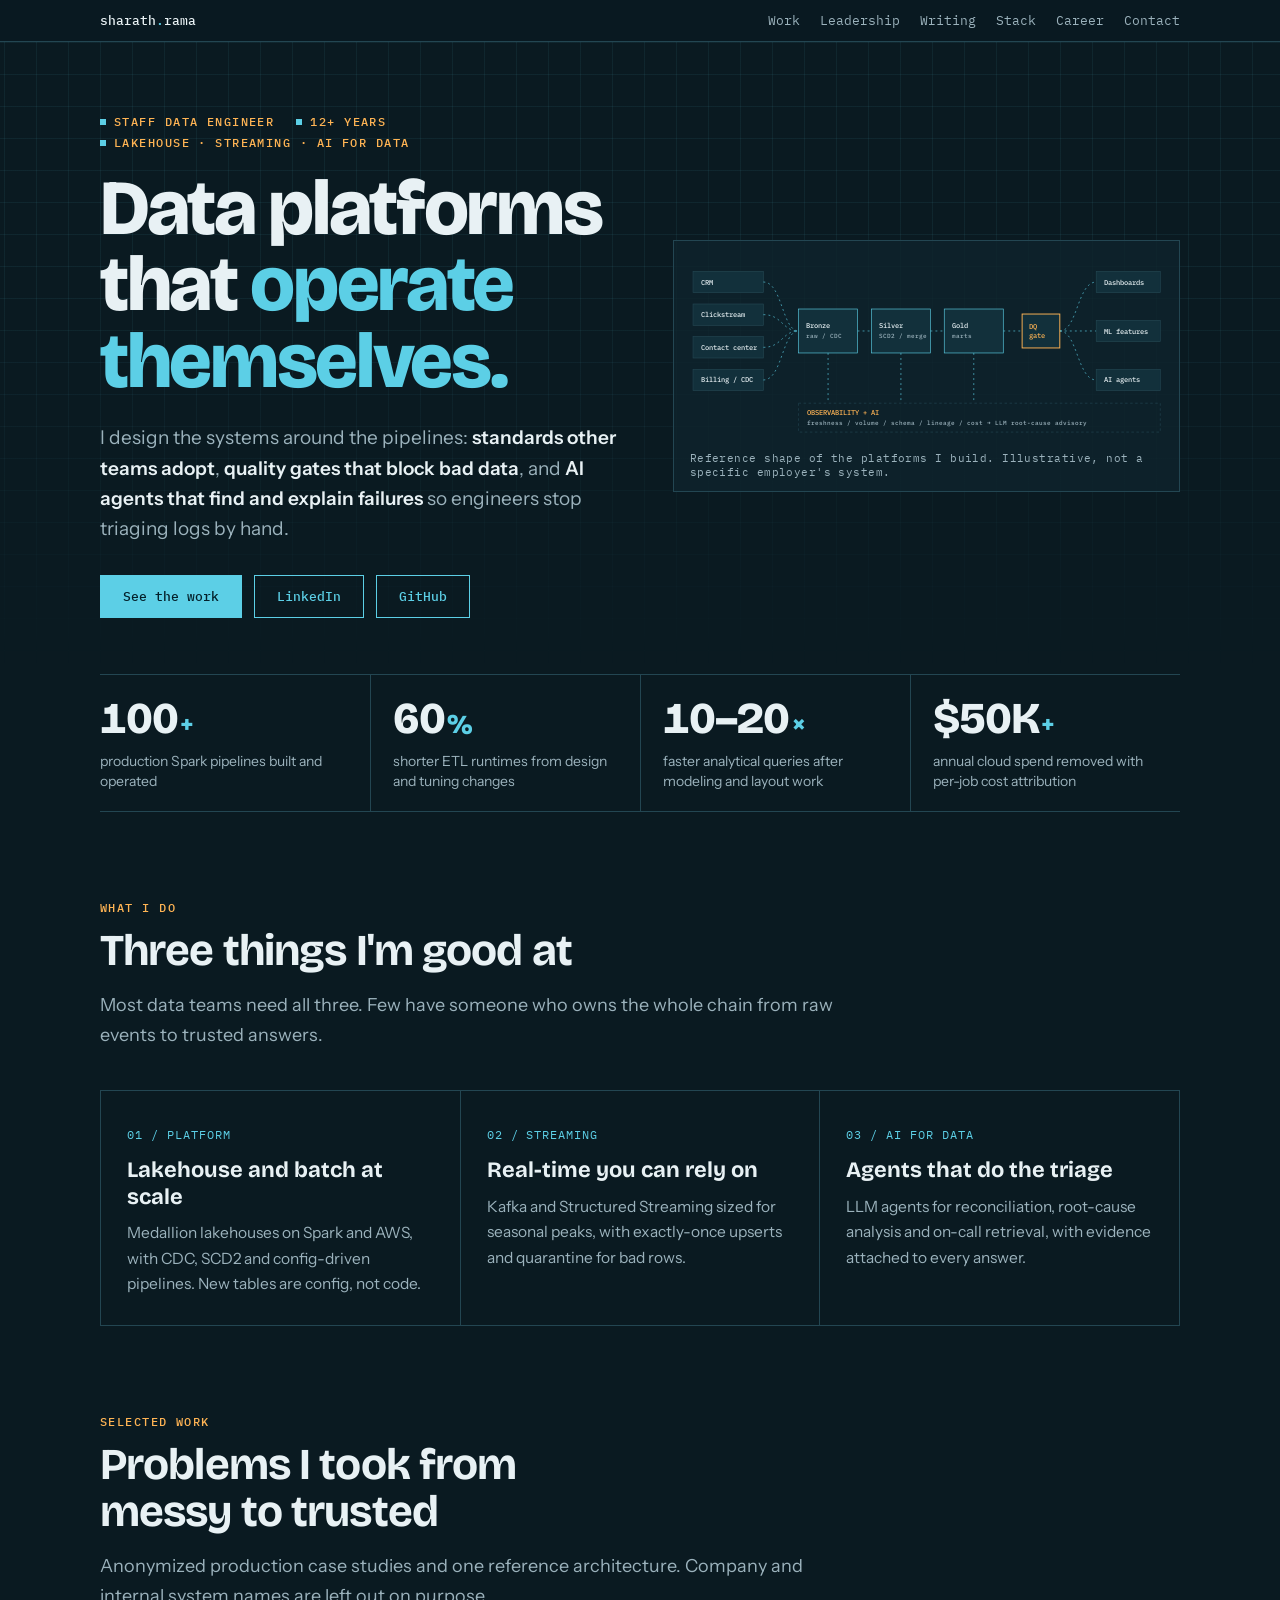
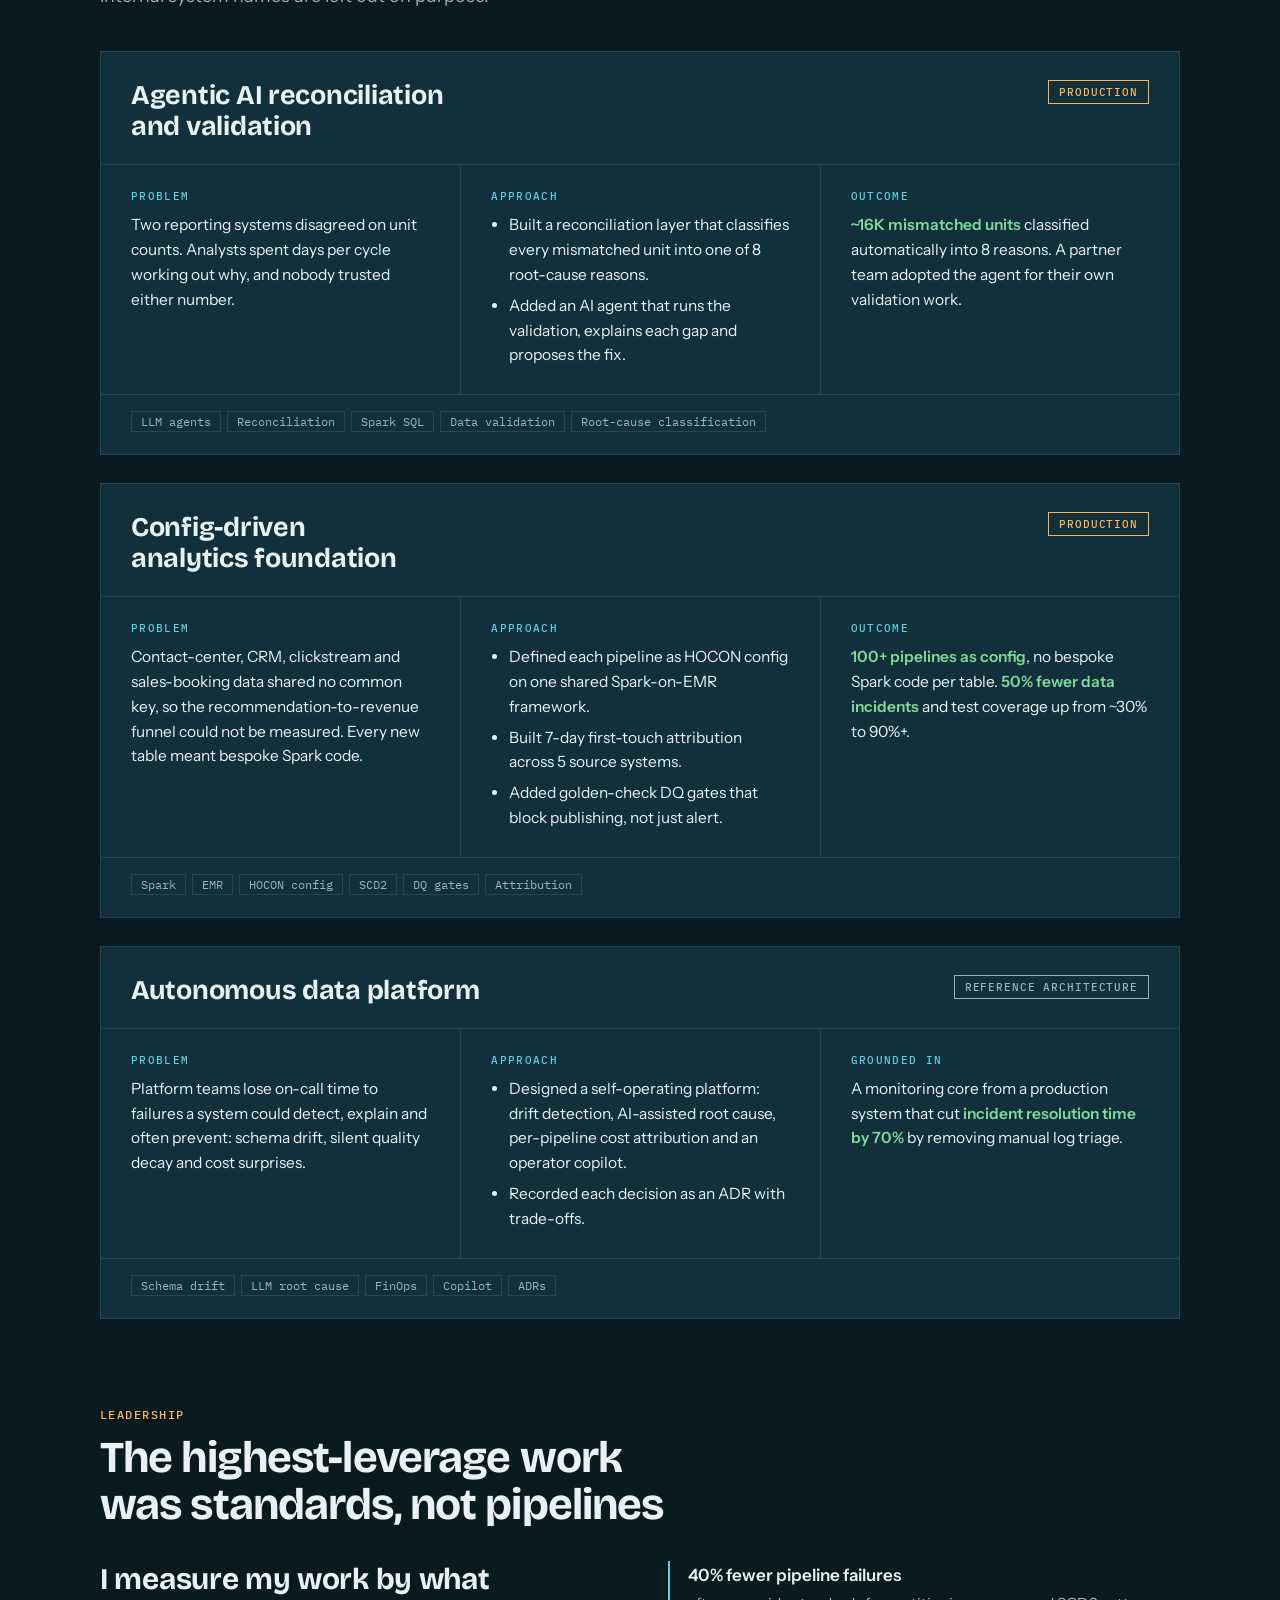
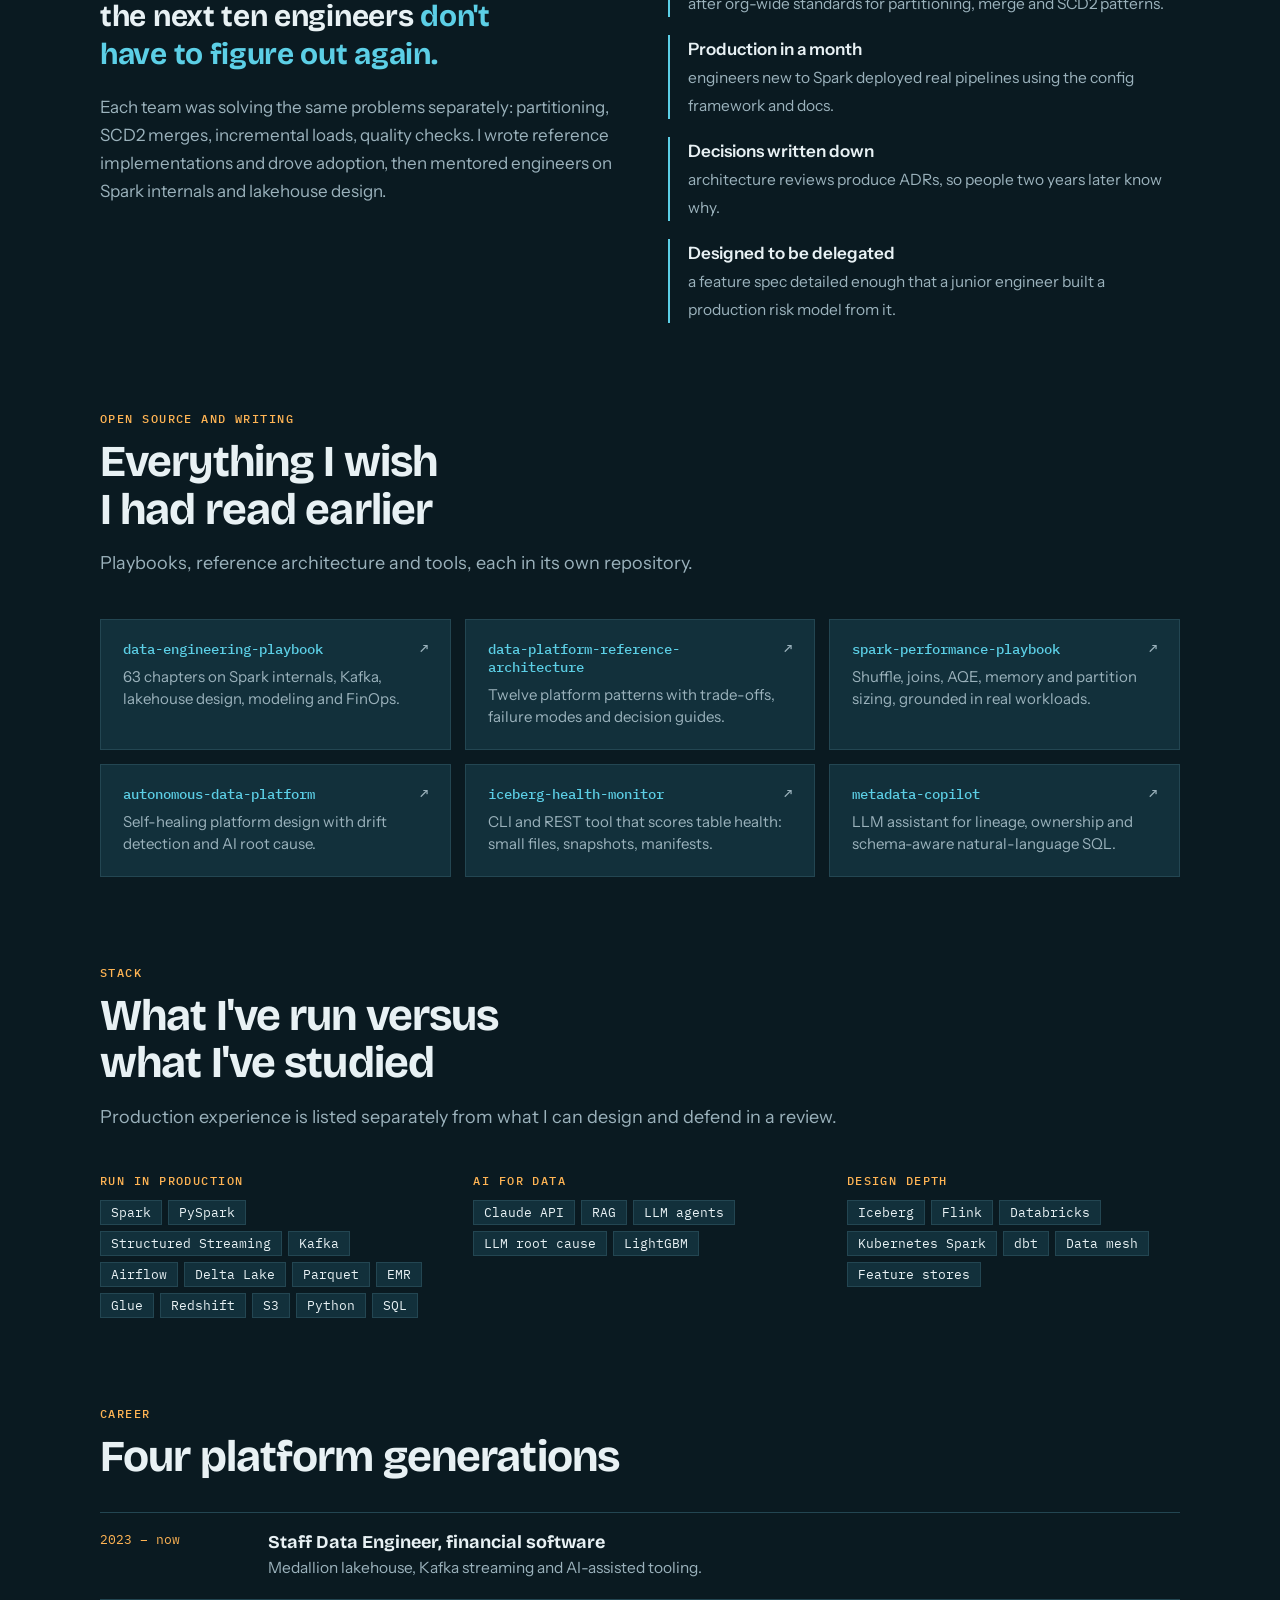
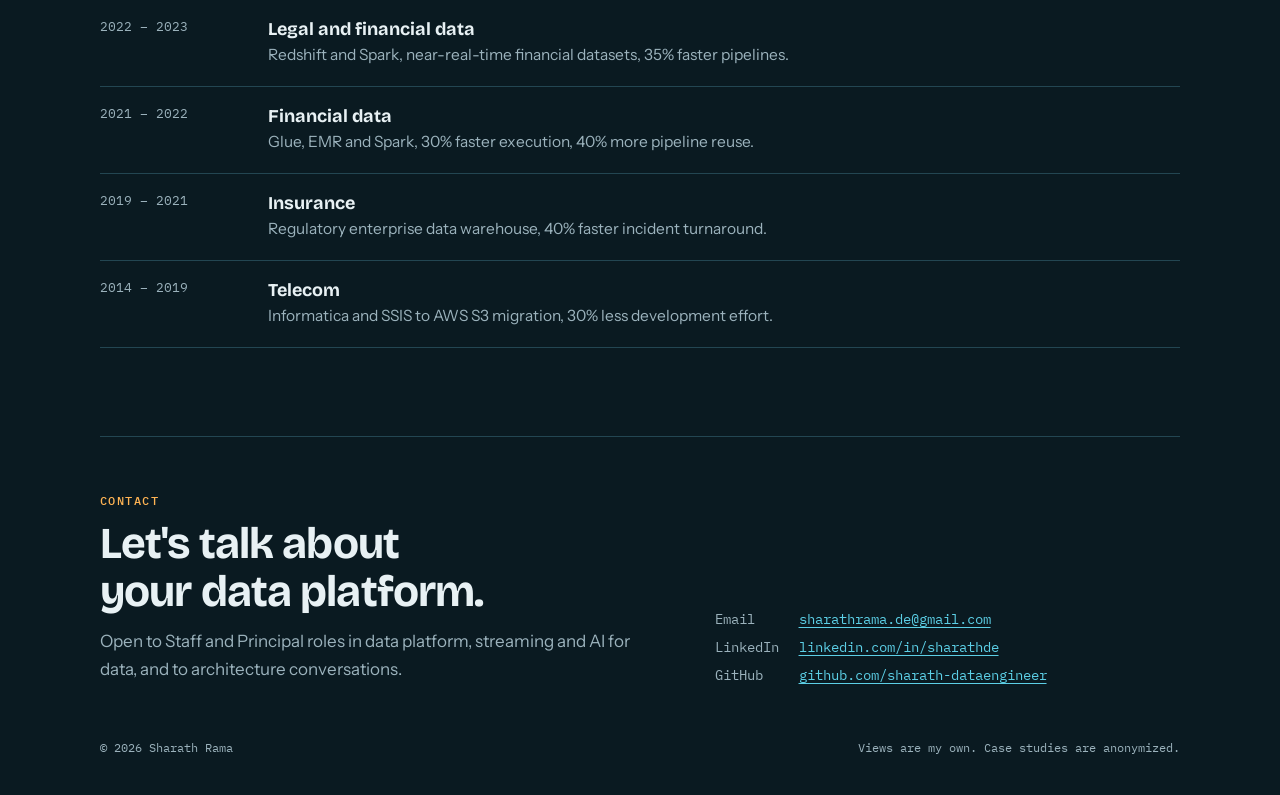
==== commit a3e6c0b0: "Redesign personal website" ====
--- a/index.html
+++ b/index.html
@@ -14,7 +14,7 @@
 <link rel="preconnect" href="https://fonts.gstatic.com" crossorigin>
 <link rel="stylesheet" href="https://fonts.googleapis.com/css2?family=Bricolage+Grotesque:opsz,wght@12..96,500;12..96,700;12..96,800&family=IBM+Plex+Mono:wght@400;500&family=Instrument+Sans:wght@400;500;600&display=swap">
 <style>
-/* Layout: blueprint-style page. A pipeline diagram opens the page, then outcome-led case studies. Dark is the native theme; light is a paper-blueprint variant. */
+/* Layout: blueprint-style page. A pipeline diagram opens the page, then outcome-led case studies. Dark theme only. */
 :root {
   --bg: #0a1a21;
   --bg-2: #0e232c;
@@ -32,18 +32,6 @@
   --mono: "IBM Plex Mono", ui-monospace, Menlo, Consolas, monospace;
   color-scheme: dark;
 }
-@media (prefers-color-scheme: light) {
-  :root:not([data-theme="dark"]) {
-    --bg: #f5f7f8; --bg-2: #eaeff1; --surface: #ffffff; --fg: #0f2029; --muted: #51636d;
-    --line: #cbd6db; --accent: #0a6a85; --accent-ink: #ffffff; --signal: #b8530a; --good: #1d7a3e;
-    --grid: rgba(10, 106, 133, .07); color-scheme: light;
-  }
-}
-:root[data-theme="light"] {
-  --bg: #f5f7f8; --bg-2: #eaeff1; --surface: #ffffff; --fg: #0f2029; --muted: #51636d;
-  --line: #cbd6db; --accent: #0a6a85; --accent-ink: #ffffff; --signal: #b8530a; --good: #1d7a3e;
-  --grid: rgba(10, 106, 133, .07); color-scheme: light;
-}
 * { box-sizing: border-box; }
 html { scroll-behavior: smooth; scroll-padding-top: 72px; }
 body {
@@ -66,8 +54,6 @@
 nav .links { display: flex; flex-wrap: wrap; align-items: center; gap: 4px 20px; }
 nav .links a { color: var(--muted); text-decoration: none; }
 nav .links a:hover { color: var(--fg); }
-#theme { font: inherit; background: none; color: var(--muted); border: 1px solid var(--line); padding: 2px 10px; cursor: pointer; }
-#theme:hover { color: var(--fg); border-color: var(--muted); }
 
 /* hero */
 .hero { position: relative; padding: 72px 0 56px; }
@@ -202,7 +188,6 @@
     <a class="id" href="#top">sharath<i>.</i>rama</a>
     <div class="links">
       <a href="#work">Work</a><a href="#leadership">Leadership</a><a href="#writing">Writing</a><a href="#stack">Stack</a><a href="#career">Career</a><a href="#contact">Contact</a>
-      <button id="theme" type="button" aria-label="Toggle light and dark theme">theme</button>
     </div>
   </nav>
 </header>
@@ -216,8 +201,8 @@
         <p class="lede">I design the systems around the pipelines: <b>standards other teams adopt</b>, <b>quality gates that block bad data</b>, and <b>AI agents that find and explain failures</b> so engineers stop triaging logs by hand.</p>
         <div class="cta">
           <a class="btn primary" href="#work">See the work</a>
-          <a class="btn ghost" href="https://www.linkedin.com/in/sharathde" rel="noopener">LinkedIn</a>
-          <a class="btn ghost" href="https://github.com/sharath-dataengineer" rel="noopener">GitHub</a>
+          <a class="btn ghost" href="https://www.linkedin.com/in/sharathde" target="_blank" rel="noopener noreferrer">LinkedIn</a>
+          <a class="btn ghost" href="https://github.com/sharath-dataengineer" target="_blank" rel="noopener noreferrer">GitHub</a>
         </div>
       </div>
 
@@ -338,12 +323,12 @@
     <h2 id="h-writing">Everything I wish I had read earlier</h2>
     <p class="sub">Playbooks, reference architecture and tools, each in its own repository.</p>
     <div class="repos">
-      <a class="repo" href="https://github.com/sharath-dataengineer/data-engineering-playbook" rel="noopener"><b>data-engineering-playbook</b><span>63 chapters on Spark internals, Kafka, lakehouse design, modeling and FinOps.</span></a>
-      <a class="repo" href="https://github.com/sharath-dataengineer/data-platform-reference-architecture" rel="noopener"><b>data-platform-reference-architecture</b><span>Twelve platform patterns with trade-offs, failure modes and decision guides.</span></a>
-      <a class="repo" href="https://github.com/sharath-dataengineer/spark-performance-playbook" rel="noopener"><b>spark-performance-playbook</b><span>Shuffle, joins, AQE, memory and partition sizing, grounded in real workloads.</span></a>
-      <a class="repo" href="https://github.com/sharath-dataengineer/autonomous-data-platform" rel="noopener"><b>autonomous-data-platform</b><span>Self-healing platform design with drift detection and AI root cause.</span></a>
-      <a class="repo" href="https://github.com/sharath-dataengineer/iceberg-health-monitor" rel="noopener"><b>iceberg-health-monitor</b><span>CLI and REST tool that scores table health: small files, snapshots, manifests.</span></a>
-      <a class="repo" href="https://github.com/sharath-dataengineer/metadata-copilot" rel="noopener"><b>metadata-copilot</b><span>LLM assistant for lineage, ownership and schema-aware natural-language SQL.</span></a>
+      <a class="repo" href="https://github.com/sharath-dataengineer/data-engineering-playbook" target="_blank" rel="noopener noreferrer"><b>data-engineering-playbook</b><span>63 chapters on Spark internals, Kafka, lakehouse design, modeling and FinOps.</span></a>
+      <a class="repo" href="https://github.com/sharath-dataengineer/data-platform-reference-architecture" target="_blank" rel="noopener noreferrer"><b>data-platform-reference-architecture</b><span>Twelve platform patterns with trade-offs, failure modes and decision guides.</span></a>
+      <a class="repo" href="https://github.com/sharath-dataengineer/spark-performance-playbook" target="_blank" rel="noopener noreferrer"><b>spark-performance-playbook</b><span>Shuffle, joins, AQE, memory and partition sizing, grounded in real workloads.</span></a>
+      <a class="repo" href="https://github.com/sharath-dataengineer/autonomous-data-platform" target="_blank" rel="noopener noreferrer"><b>autonomous-data-platform</b><span>Self-healing platform design with drift detection and AI root cause.</span></a>
+      <a class="repo" href="https://github.com/sharath-dataengineer/iceberg-health-monitor" target="_blank" rel="noopener noreferrer"><b>iceberg-health-monitor</b><span>CLI and REST tool that scores table health: small files, snapshots, manifests.</span></a>
+      <a class="repo" href="https://github.com/sharath-dataengineer/metadata-copilot" target="_blank" rel="noopener noreferrer"><b>metadata-copilot</b><span>LLM assistant for lineage, ownership and schema-aware natural-language SQL.</span></a>
     </div>
   </section>
 
@@ -378,25 +363,12 @@
     </div>
     <dl>
       <dt>Email</dt><dd><a href="mailto:sharathrama.de@gmail.com">sharathrama.de@gmail.com</a></dd>
-      <dt>LinkedIn</dt><dd><a href="https://www.linkedin.com/in/sharathde" rel="noopener">linkedin.com/in/sharathde</a></dd>
-      <dt>GitHub</dt><dd><a href="https://github.com/sharath-dataengineer" rel="noopener">github.com/sharath-dataengineer</a></dd>
+      <dt>LinkedIn</dt><dd><a href="https://www.linkedin.com/in/sharathde" target="_blank" rel="noopener noreferrer">linkedin.com/in/sharathde</a></dd>
+      <dt>GitHub</dt><dd><a href="https://github.com/sharath-dataengineer" target="_blank" rel="noopener noreferrer">github.com/sharath-dataengineer</a></dd>
     </dl>
   </div>
   <footer><span>&copy; 2026 Sharath Rama</span><span>Views are my own. Case studies are anonymized.</span></footer>
 </div>
 
-<script>
-(function () {
-  var root = document.documentElement, btn = document.getElementById('theme');
-  try { var saved = localStorage.getItem('theme'); if (saved) root.setAttribute('data-theme', saved); } catch (e) {}
-  btn.addEventListener('click', function () {
-    var cur = root.getAttribute('data-theme');
-    var dark = cur ? cur === 'dark' : !matchMedia('(prefers-color-scheme: light)').matches;
-    var next = dark ? 'light' : 'dark';
-    root.setAttribute('data-theme', next);
-    try { localStorage.setItem('theme', next); } catch (e) {}
-  });
-})();
-</script>
 </body>
 </html>
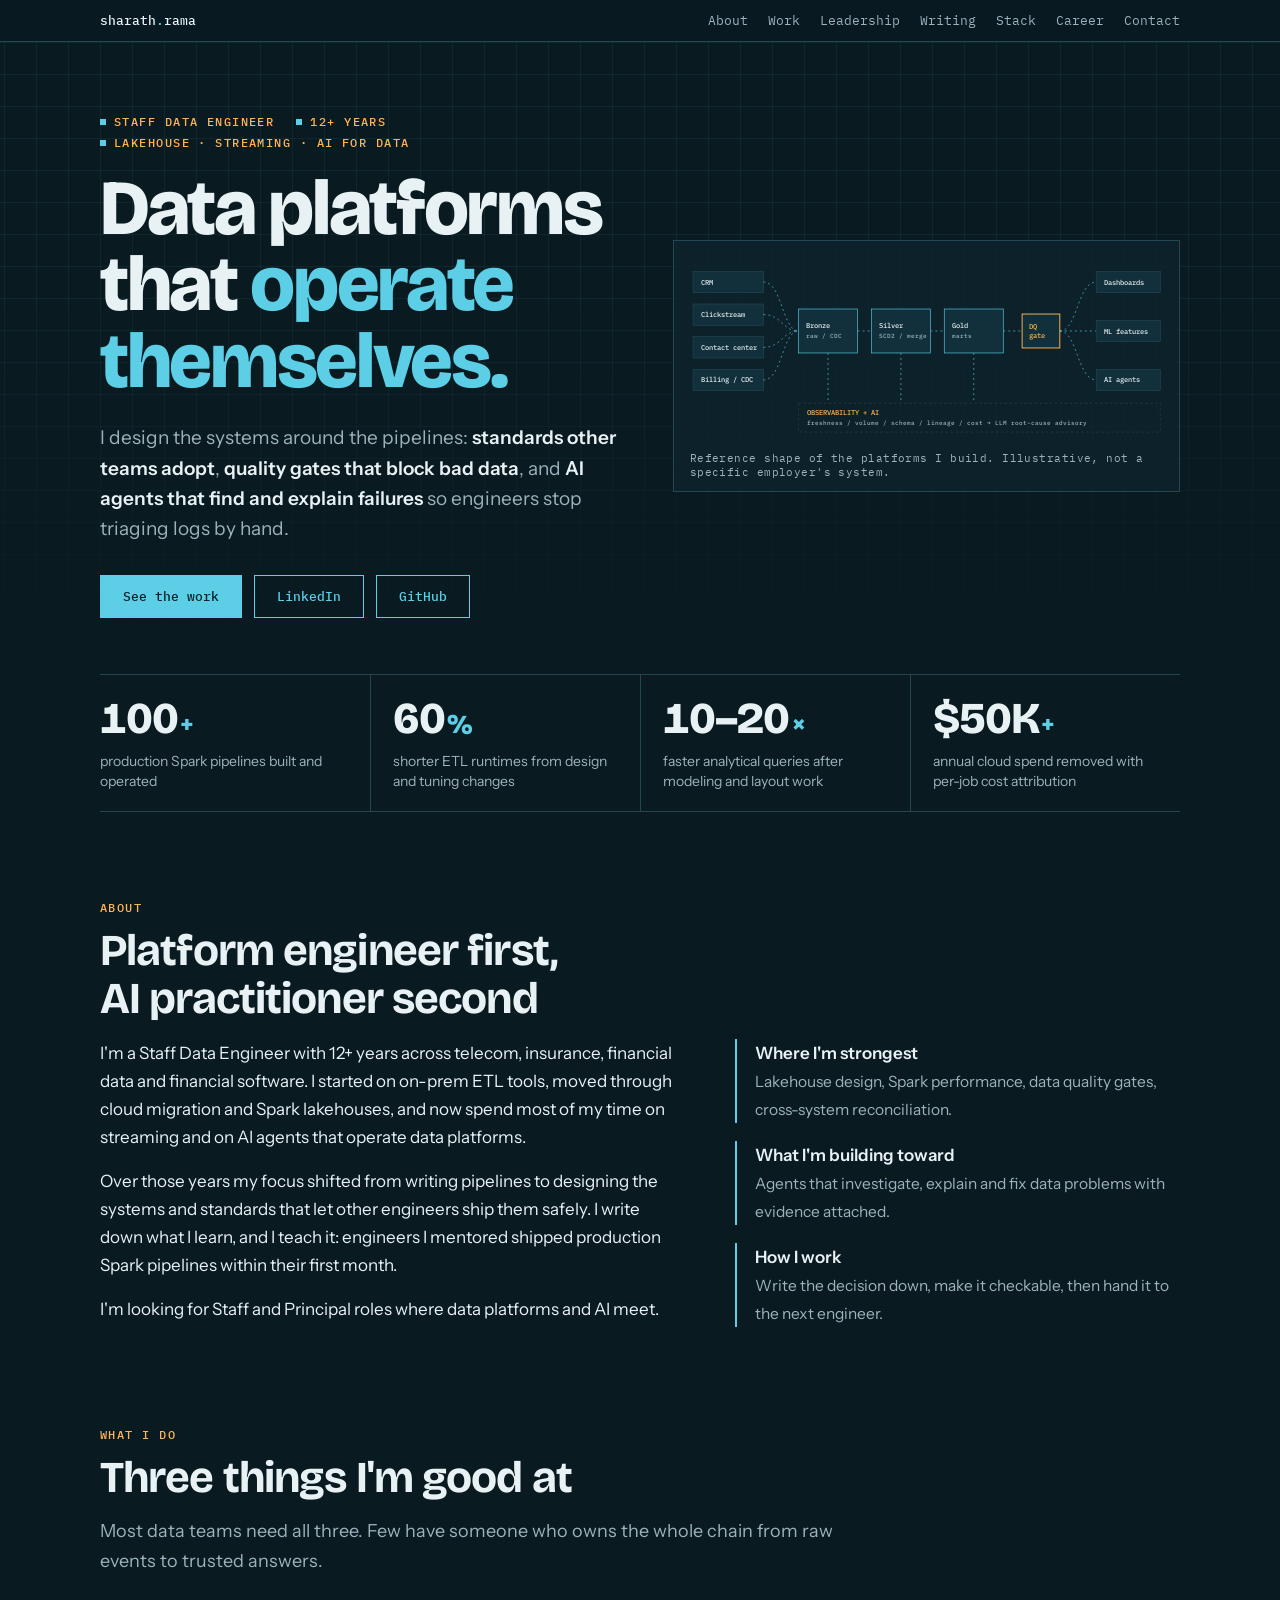
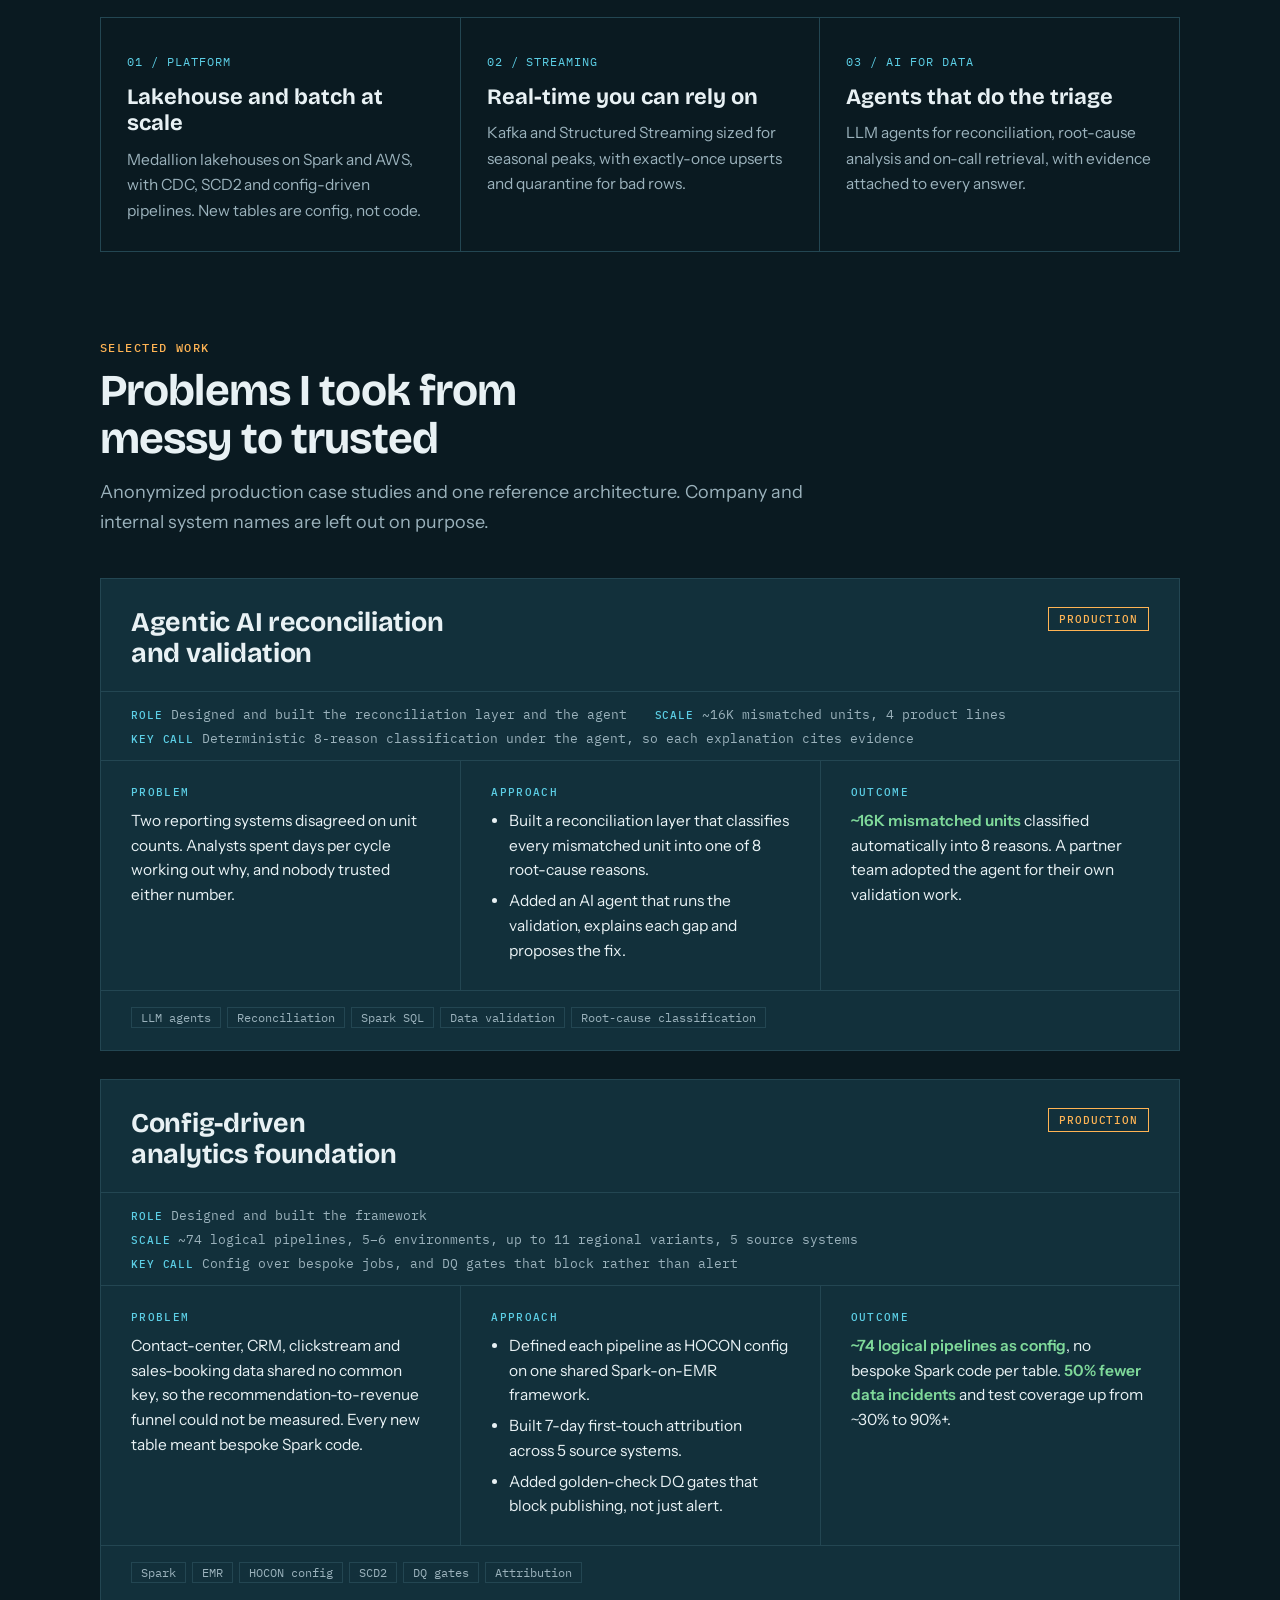
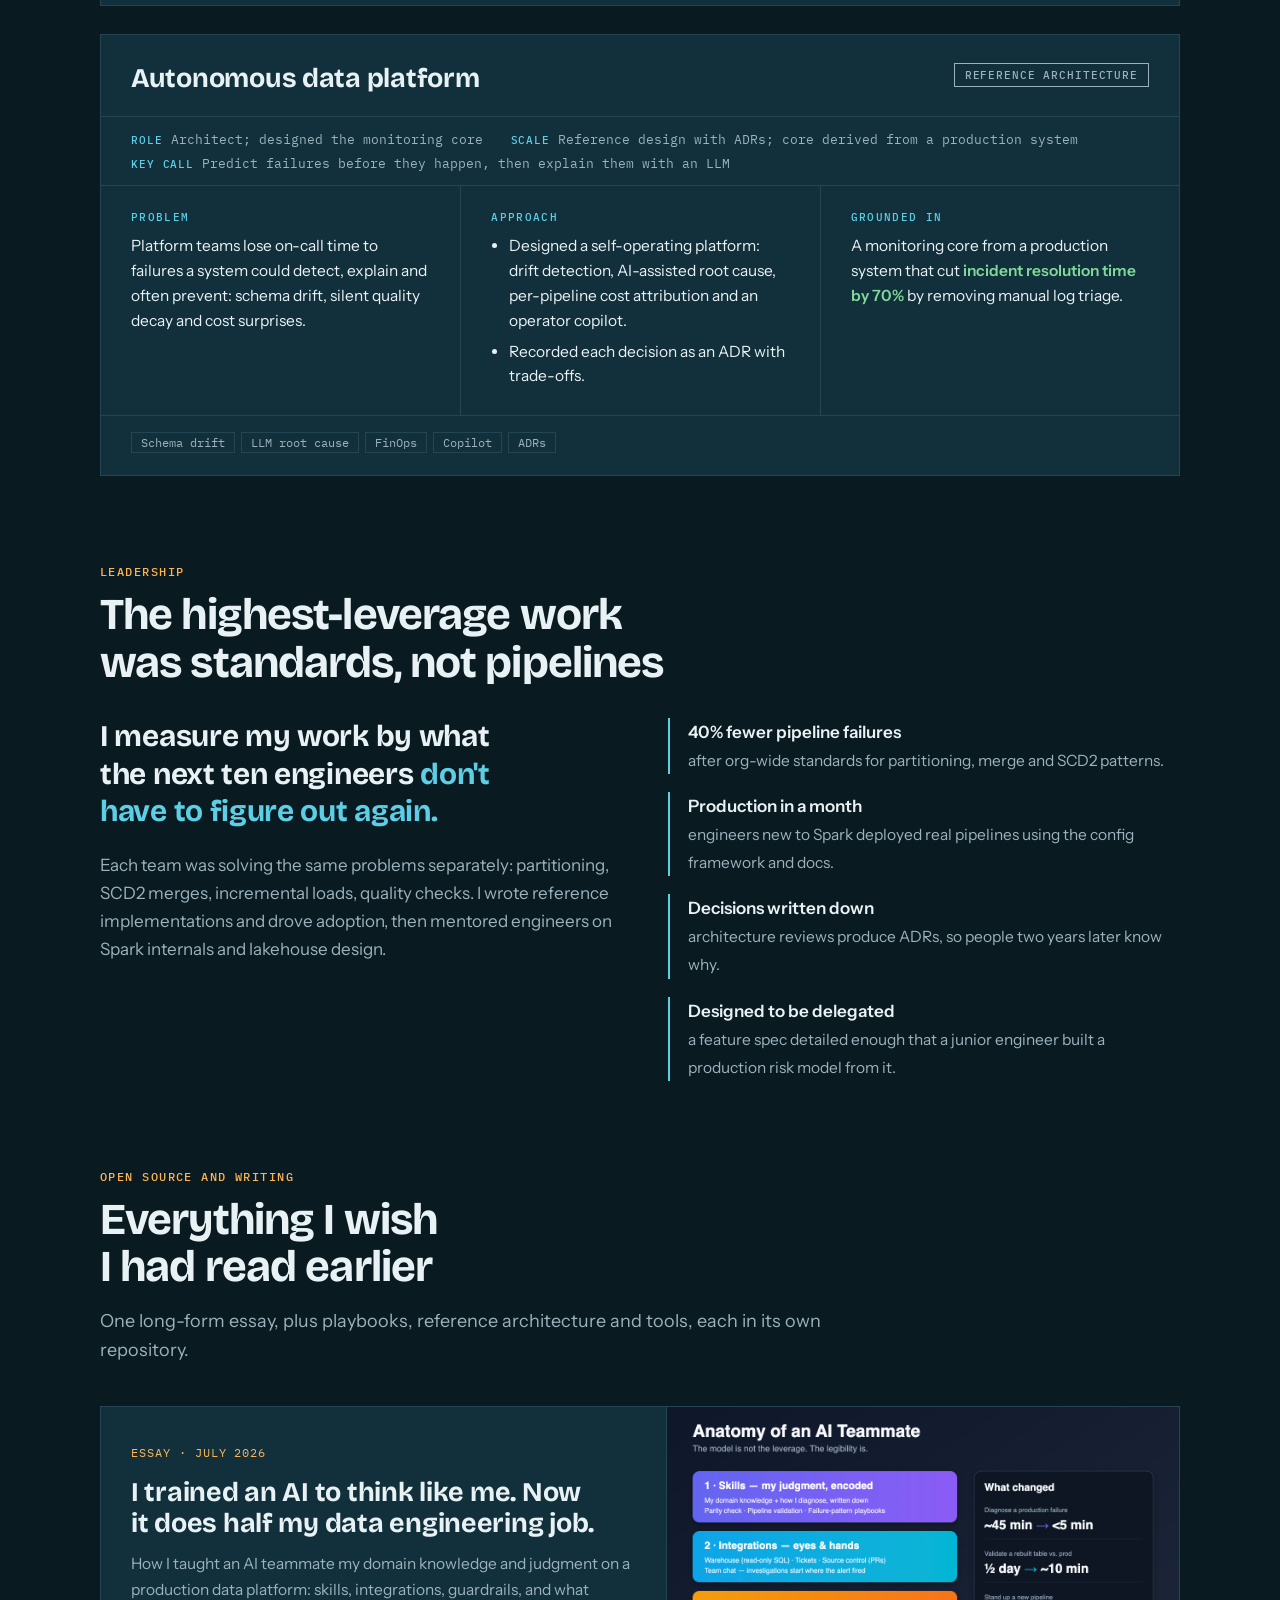
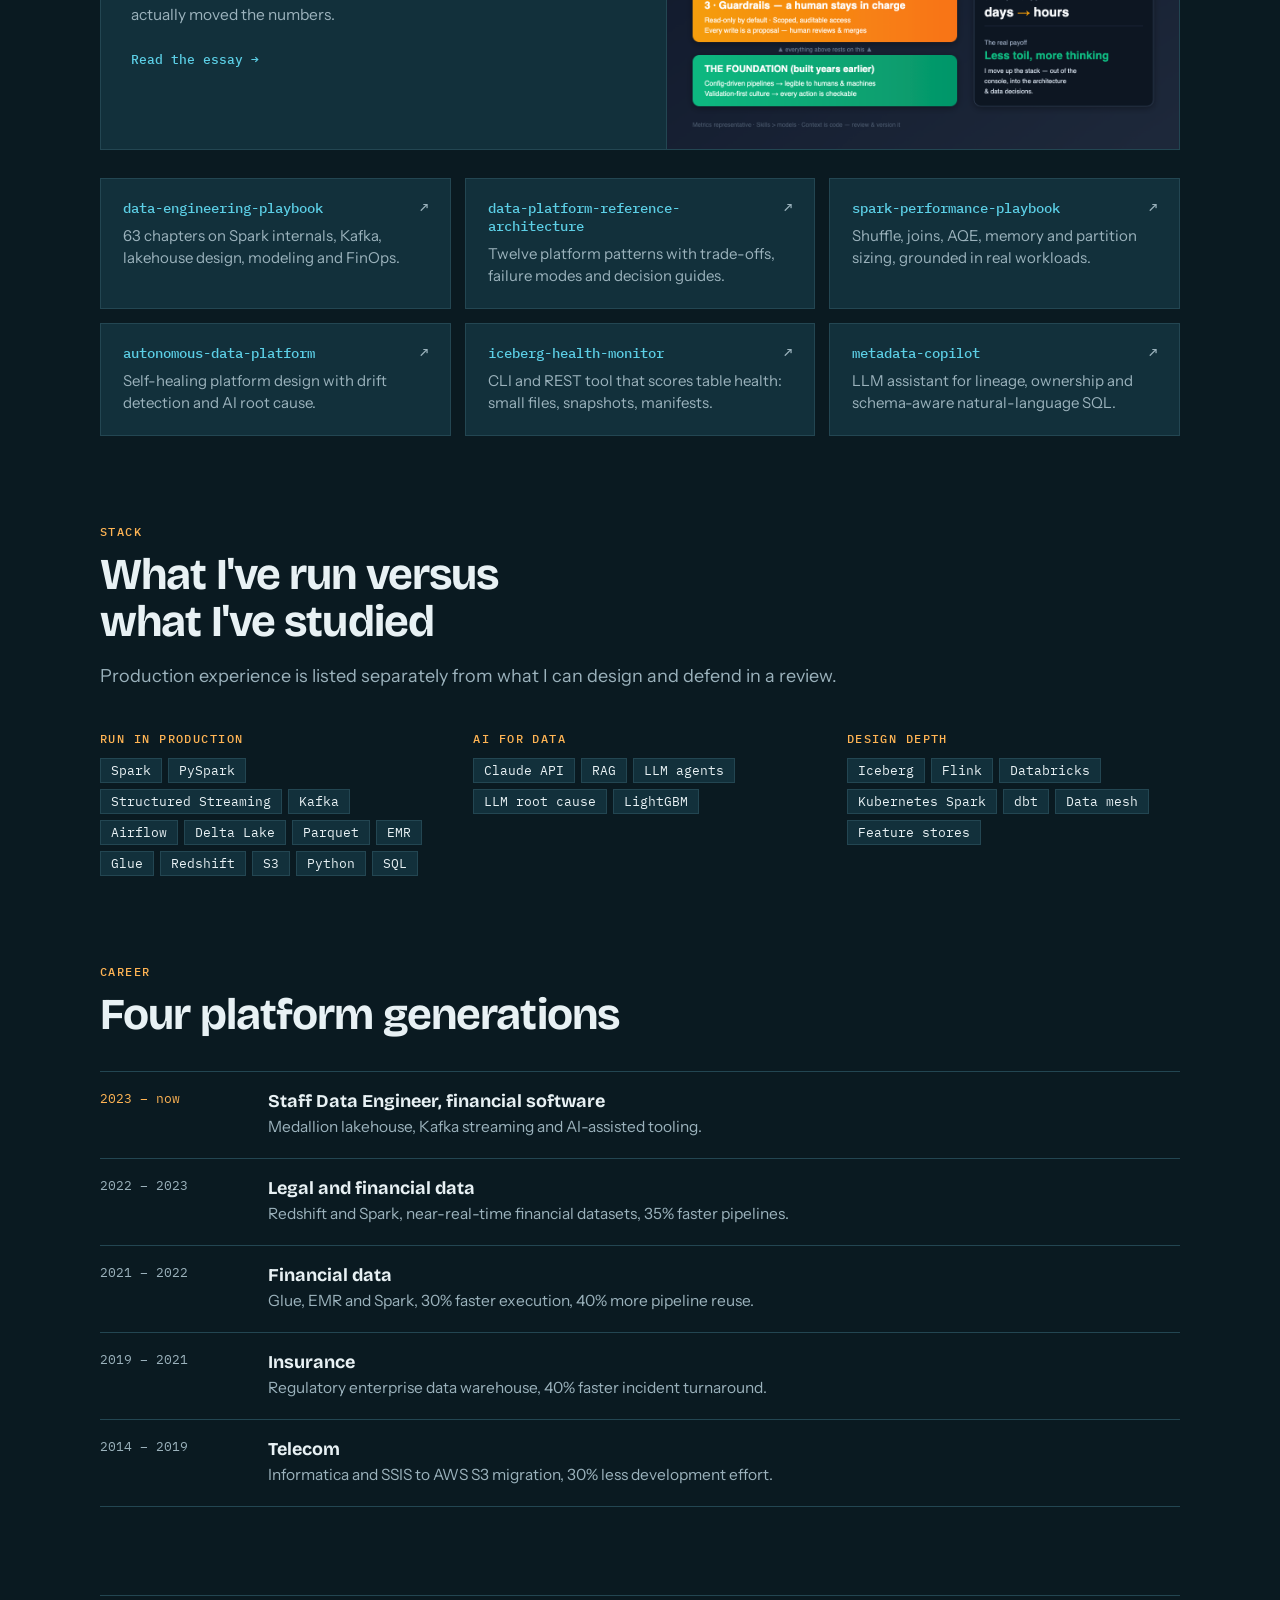
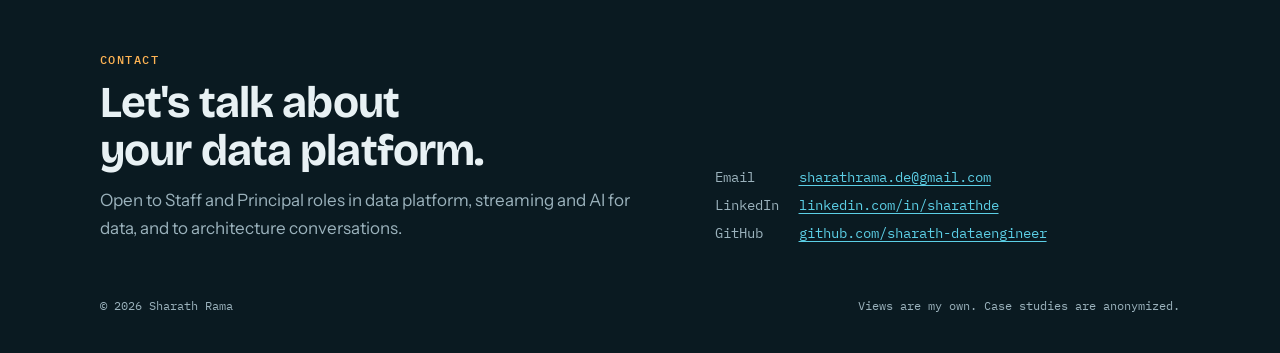
==== commit 152e4022: "Add About, case study detail, essay page" ====
--- a/index.html
+++ b/index.html
@@ -13,181 +13,14 @@
 <link rel="preconnect" href="https://fonts.googleapis.com">
 <link rel="preconnect" href="https://fonts.gstatic.com" crossorigin>
 <link rel="stylesheet" href="https://fonts.googleapis.com/css2?family=Bricolage+Grotesque:opsz,wght@12..96,500;12..96,700;12..96,800&family=IBM+Plex+Mono:wght@400;500&family=Instrument+Sans:wght@400;500;600&display=swap">
-<style>
-/* Layout: blueprint-style page. A pipeline diagram opens the page, then outcome-led case studies. Dark theme only. */
-:root {
-  --bg: #0a1a21;
-  --bg-2: #0e232c;
-  --surface: #12303b;
-  --fg: #e8f1f4;
-  --muted: #9bb2bc;
-  --line: #234652;
-  --accent: #5ccfe6;
-  --accent-ink: #04202a;
-  --signal: #ffb454;
-  --good: #7fd99a;
-  --grid: rgba(92, 207, 230, .07);
-  --display: "Bricolage Grotesque", "Helvetica Neue", Arial, sans-serif;
-  --body: "Instrument Sans", system-ui, -apple-system, "Segoe UI", sans-serif;
-  --mono: "IBM Plex Mono", ui-monospace, Menlo, Consolas, monospace;
-  color-scheme: dark;
-}
-* { box-sizing: border-box; }
-html { scroll-behavior: smooth; scroll-padding-top: 72px; }
-body {
-  margin: 0; background: var(--bg); color: var(--fg);
-  font: 17px/1.65 var(--body); -webkit-font-smoothing: antialiased;
-  padding-left: max(16px, env(safe-area-inset-left, 0px));
-  padding-right: max(16px, env(safe-area-inset-right, 0px));
-}
-a { color: var(--accent); text-underline-offset: 3px; }
-a:focus-visible, button:focus-visible { outline: 2px solid var(--signal); outline-offset: 3px; }
-.wrap { max-width: 1080px; margin: 0 auto; }
-.mono { font-family: var(--mono); }
-
-/* nav */
-header.top { position: sticky; top: 0; z-index: 20; background: color-mix(in srgb, var(--bg) 88%, transparent); backdrop-filter: blur(10px); border-bottom: 1px solid var(--line);
-  margin: 0 calc(-1 * max(16px, env(safe-area-inset-left, 0px))); padding: 0 max(16px, env(safe-area-inset-left, 0px)); }
-nav { max-width: 1080px; margin: 0 auto; display: flex; flex-wrap: wrap; align-items: center; justify-content: space-between; gap: 6px 24px; padding: 12px 0; font: 13px var(--mono); }
-nav .id { color: var(--fg); font-weight: 500; text-decoration: none; }
-nav .id i { color: var(--accent); font-style: normal; }
-nav .links { display: flex; flex-wrap: wrap; align-items: center; gap: 4px 20px; }
-nav .links a { color: var(--muted); text-decoration: none; }
-nav .links a:hover { color: var(--fg); }
-
-/* hero */
-.hero { position: relative; padding: 72px 0 56px; }
-.hero::before { content: ""; position: absolute; inset: 0 -50vw; z-index: -1;
-  background-image: linear-gradient(var(--grid) 1px, transparent 1px), linear-gradient(90deg, var(--grid) 1px, transparent 1px);
-  background-size: 32px 32px; -webkit-mask-image: linear-gradient(#000 40%, transparent); mask-image: linear-gradient(#000 40%, transparent); }
-.hero-grid { display: grid; grid-template-columns: minmax(0, 1.05fr) minmax(0, 1fr); gap: 40px; align-items: center; }
-.eyebrow { font: 500 12px var(--mono); letter-spacing: .12em; text-transform: uppercase; color: var(--signal); margin: 0 0 20px; display: flex; flex-wrap: wrap; gap: 6px 22px; }
-.eyebrow span { display: inline-flex; align-items: center; gap: 8px; }
-.eyebrow span::before { content: ""; width: 6px; height: 6px; background: var(--accent); flex: none; }
-h1 { font: 800 clamp(42px, 6.4vw, 78px)/.98 var(--display); letter-spacing: -.03em; margin: 0 0 24px; text-wrap: balance; }
-h1 em { font-style: normal; color: var(--accent); }
-.lede { font-size: 19px; line-height: 1.6; color: var(--muted); max-width: 54ch; margin: 0 0 30px; }
-.lede b { color: var(--fg); font-weight: 600; }
-.cta { display: flex; flex-wrap: wrap; gap: 12px; }
-.btn { display: inline-block; padding: 12px 22px; font: 500 13px var(--mono); text-decoration: none; border: 1px solid var(--accent); transition: transform .15s ease; }
-.btn.primary { background: var(--accent); color: var(--accent-ink); }
-.btn.ghost { color: var(--accent); }
-.btn:hover { transform: translateY(-2px); }
-
-.diagram { margin: 0; border: 1px solid var(--line); background: color-mix(in srgb, var(--bg-2) 80%, transparent); padding: 14px 14px 8px; min-width: 0; }
-.diagram svg { display: block; width: 100%; height: auto; }
-.diagram figcaption { font: 11px var(--mono); color: var(--muted); padding: 8px 2px 4px; letter-spacing: .04em; }
-.d-box { fill: var(--surface); stroke: var(--line); stroke-width: 1; }
-.d-box.hot { stroke: var(--accent); }
-.d-gate { fill: var(--surface); stroke: var(--signal); stroke-width: 1.5; }
-.d-band { fill: none; stroke: var(--line); stroke-dasharray: 4 4; }
-.d-t { fill: var(--fg); font: 500 10.5px var(--mono); }
-.d-t.m { fill: var(--muted); font-size: 9.5px; }
-.d-t.s { fill: var(--signal); }
-.d-line { fill: none; stroke: var(--accent); stroke-width: 1.2; stroke-dasharray: 3 5; opacity: .85; animation: flow 1.6s linear infinite; }
-@keyframes flow { to { stroke-dashoffset: -16; } }
-
-/* proof strip */
-.proof { display: grid; grid-template-columns: repeat(auto-fit, minmax(190px, 1fr)); border-top: 1px solid var(--line); border-bottom: 1px solid var(--line); }
-.proof div { padding: 22px 22px 20px 0; min-width: 0; }
-.proof div + div { padding-left: 22px; border-left: 1px solid var(--line); }
-.proof b { display: block; font: 800 44px/1 var(--display); letter-spacing: -.02em; color: var(--fg); font-variant-numeric: tabular-nums; }
-.proof b small { font-size: 26px; color: var(--accent); margin-left: 2px; }
-.proof span { display: block; margin-top: 10px; font-size: 14px; line-height: 1.45; color: var(--muted); }
-
-/* sections */
-section { padding: 88px 0 0; }
-.kicker { font: 500 12px var(--mono); letter-spacing: .12em; text-transform: uppercase; color: var(--signal); margin: 0 0 12px; }
-h2 { font: 700 clamp(30px, 4.4vw, 44px)/1.08 var(--display); letter-spacing: -.02em; margin: 0 0 16px; max-width: 22ch; text-wrap: balance; }
-.sub { color: var(--muted); font-size: 18px; max-width: 62ch; margin: 0 0 40px; }
-
-.pillars { display: grid; grid-template-columns: repeat(auto-fit, minmax(270px, 1fr)); gap: 1px; background: var(--line); border: 1px solid var(--line); }
-.pillar { background: var(--bg); padding: 28px 26px; min-width: 0; }
-.pillar .mono { font-size: 12px; color: var(--accent); letter-spacing: .08em; }
-.pillar h3 { font: 700 22px/1.2 var(--display); margin: 10px 0 10px; }
-.pillar p { margin: 0; color: var(--muted); font-size: 15.5px; }
-
-.cases { display: grid; gap: 28px; }
-.case { border: 1px solid var(--line); background: var(--surface); display: grid; grid-template-columns: minmax(0, 1fr); min-width: 0; }
-.case-head { padding: 28px 30px 22px; border-bottom: 1px solid var(--line); display: flex; flex-wrap: wrap; justify-content: space-between; gap: 12px 24px; align-items: flex-start; }
-.case-head h3 { font: 700 27px/1.15 var(--display); letter-spacing: -.01em; margin: 0; max-width: 24ch; text-wrap: balance; }
-.badge { font: 500 11px var(--mono); letter-spacing: .08em; text-transform: uppercase; border: 1px solid var(--signal); color: var(--signal); padding: 4px 10px; white-space: nowrap; }
-.badge.ref { border-color: var(--muted); color: var(--muted); }
-.case-body { display: grid; grid-template-columns: repeat(3, minmax(0, 1fr)); }
-.case-body > div { padding: 24px 30px 26px; min-width: 0; }
-.case-body > div + div { border-left: 1px solid var(--line); }
-.case-body h4 { font: 500 11px var(--mono); letter-spacing: .12em; text-transform: uppercase; color: var(--accent); margin: 0 0 10px; }
-.case-body p { margin: 0; font-size: 15.5px; line-height: 1.6; }
-.case-body ul { margin: 0; padding-left: 18px; font-size: 15.5px; line-height: 1.6; }
-.case-body li + li { margin-top: 6px; }
-.case-body .out strong { color: var(--good); font-weight: 600; }
-.tags { display: flex; flex-wrap: wrap; gap: 6px; margin: 0; padding: 16px 30px 22px; list-style: none; border-top: 1px solid var(--line); }
-.tags li { font: 12px var(--mono); color: var(--muted); border: 1px solid var(--line); padding: 2px 9px; }
-
-.lead { display: grid; grid-template-columns: minmax(0, 1fr) minmax(0, 1fr); gap: 56px; margin-top: 32px; }
-.lead .quote { font: 700 clamp(22px, 3vw, 30px)/1.25 var(--display); letter-spacing: -.01em; margin: 0; text-wrap: balance; }
-.lead .quote span { color: var(--accent); }
-.lead .more { margin: 20px 0 0; color: var(--muted); }
-.facts { list-style: none; margin: 0; padding: 0; display: grid; gap: 18px; }
-.facts li { padding-left: 18px; border-left: 2px solid var(--accent); }
-.facts b { display: block; font-weight: 600; }
-.facts span { color: var(--muted); font-size: 15.5px; }
-
-.repos { display: grid; grid-template-columns: repeat(auto-fit, minmax(300px, 1fr)); gap: 14px; }
-.repo { display: block; border: 1px solid var(--line); background: var(--surface); padding: 20px 22px; text-decoration: none; color: var(--fg); min-width: 0; transition: border-color .15s ease, transform .15s ease; }
-.repo:hover { border-color: var(--accent); transform: translateY(-2px); }
-.repo b { display: flex; justify-content: space-between; gap: 12px; font: 500 14px var(--mono); color: var(--accent); margin-bottom: 8px; overflow-wrap: anywhere; }
-.repo b::after { content: "\2197"; color: var(--muted); }
-.repo span { font-size: 15px; color: var(--muted); line-height: 1.5; display: block; }
-
-.stack { display: grid; grid-template-columns: repeat(auto-fit, minmax(240px, 1fr)); gap: 28px 40px; }
-.stack h3 { font: 500 12px var(--mono); letter-spacing: .12em; text-transform: uppercase; color: var(--signal); margin: 0 0 12px; }
-.chips { display: flex; flex-wrap: wrap; gap: 6px; margin: 0; padding: 0; list-style: none; }
-.chips li { font: 13px var(--mono); border: 1px solid var(--line); padding: 3px 10px; background: var(--surface); }
-
-.timeline { list-style: none; margin: 32px 0 0; padding: 0; border-top: 1px solid var(--line); }
-.timeline li { display: grid; grid-template-columns: 140px minmax(0, 1fr); gap: 8px 28px; padding: 18px 0; border-bottom: 1px solid var(--line); }
-.timeline .when { font: 13px var(--mono); color: var(--muted); }
-.timeline b { font: 700 18px var(--display); display: block; }
-.timeline span { color: var(--muted); font-size: 15.5px; }
-.timeline li:first-child .when { color: var(--signal); }
-
-.contact { margin-top: 88px; padding: 56px 0; border-top: 1px solid var(--line); display: grid; grid-template-columns: minmax(0, 1.2fr) minmax(0, 1fr); gap: 32px 56px; align-items: end; }
-.contact h2 { margin-bottom: 12px; }
-.contact p { margin: 0; color: var(--muted); }
-.contact p.kicker { color: var(--signal); margin-bottom: 12px; }
-.contact dl { margin: 0; display: grid; grid-template-columns: max-content minmax(0, 1fr); gap: 10px 20px; font: 14px var(--mono); }
-.contact dt { color: var(--muted); }
-.contact dd { margin: 0; overflow-wrap: anywhere; }
-footer { padding: 0 0 40px; font: 12px var(--mono); color: var(--muted); display: flex; flex-wrap: wrap; justify-content: space-between; gap: 8px; }
-
-@media (max-width: 880px) {
-  .hero-grid, .lead, .contact { grid-template-columns: minmax(0, 1fr); }
-  .case-body { grid-template-columns: minmax(0, 1fr); }
-  .case-body > div + div { border-left: 0; border-top: 1px solid var(--line); }
-  .proof div + div { border-left: 0; padding-left: 0; }
-  .proof div { border-bottom: 1px solid var(--line); }
-  .timeline li { grid-template-columns: minmax(0, 1fr); }
-}
-@media (max-width: 520px) {
-  body { font-size: 16px; }
-  .hero { padding-top: 48px; }
-  section { padding-top: 64px; }
-  .case-head, .case-body > div, .tags { padding-left: 20px; padding-right: 20px; }
-}
-@media (prefers-reduced-motion: reduce) {
-  html { scroll-behavior: auto; }
-  .d-line { animation: none; }
-  .btn:hover, .repo:hover { transform: none; }
-}
-</style>
+<link rel="stylesheet" href="style.css">
 </head>
 <body>
 <header class="top">
   <nav aria-label="Primary">
     <a class="id" href="#top">sharath<i>.</i>rama</a>
     <div class="links">
-      <a href="#work">Work</a><a href="#leadership">Leadership</a><a href="#writing">Writing</a><a href="#stack">Stack</a><a href="#career">Career</a><a href="#contact">Contact</a>
+      <a href="#about">About</a><a href="#work">Work</a><a href="#leadership">Leadership</a><a href="#writing">Writing</a><a href="#stack">Stack</a><a href="#career">Career</a><a href="#contact">Contact</a>
     </div>
   </nav>
 </header>
@@ -252,6 +85,23 @@
     <div><b>$50K<small>+</small></b><span>annual cloud spend removed with per-job cost attribution</span></div>
   </div>
 
+  <section id="about" aria-labelledby="h-about">
+    <p class="kicker">About</p>
+    <h2 id="h-about">Platform engineer first, AI practitioner second</h2>
+    <div class="about">
+      <div>
+        <p>I'm a Staff Data Engineer with 12+ years across telecom, insurance, financial data and financial software. I started on on-prem ETL tools, moved through cloud migration and Spark lakehouses, and now spend most of my time on streaming and on AI agents that operate data platforms.</p>
+        <p>Over those years my focus shifted from writing pipelines to designing the systems and standards that let other engineers ship them safely. I write down what I learn, and I teach it: engineers I mentored shipped production Spark pipelines within their first month.</p>
+        <p>I'm looking for Staff and Principal roles where data platforms and AI meet.</p>
+      </div>
+      <ul class="facts">
+        <li><b>Where I'm strongest</b><span>Lakehouse design, Spark performance, data quality gates, cross-system reconciliation.</span></li>
+        <li><b>What I'm building toward</b><span>Agents that investigate, explain and fix data problems with evidence attached.</span></li>
+        <li><b>How I work</b><span>Write the decision down, make it checkable, then hand it to the next engineer.</span></li>
+      </ul>
+    </div>
+  </section>
+
   <section id="focus" aria-labelledby="h-focus">
     <p class="kicker">What I do</p>
     <h2 id="h-focus">Three things I'm good at</h2>
@@ -271,6 +121,7 @@
 
       <article class="case">
         <div class="case-head"><h3>Agentic AI reconciliation and validation</h3><span class="badge">Production</span></div>
+                <div class="meta"><span><b>Role</b>Designed and built the reconciliation layer and the agent</span><span><b>Scale</b>~16K mismatched units, 4 product lines</span><span><b>Key call</b>Deterministic 8-reason classification under the agent, so each explanation cites evidence</span></div>
         <div class="case-body">
           <div><h4>Problem</h4><p>Two reporting systems disagreed on unit counts. Analysts spent days per cycle working out why, and nobody trusted either number.</p></div>
           <div><h4>Approach</h4><ul><li>Built a reconciliation layer that classifies every mismatched unit into one of 8 root-cause reasons.</li><li>Added an AI agent that runs the validation, explains each gap and proposes the fix.</li></ul></div>
@@ -281,16 +132,18 @@
 
       <article class="case">
         <div class="case-head"><h3>Config-driven analytics foundation</h3><span class="badge">Production</span></div>
+                <div class="meta"><span><b>Role</b>Designed and built the framework</span><span><b>Scale</b>~74 logical pipelines, 5&ndash;6 environments, up to 11 regional variants, 5 source systems</span><span><b>Key call</b>Config over bespoke jobs, and DQ gates that block rather than alert</span></div>
         <div class="case-body">
           <div><h4>Problem</h4><p>Contact-center, CRM, clickstream and sales-booking data shared no common key, so the recommendation-to-revenue funnel could not be measured. Every new table meant bespoke Spark code.</p></div>
           <div><h4>Approach</h4><ul><li>Defined each pipeline as HOCON config on one shared Spark-on-EMR framework.</li><li>Built 7-day first-touch attribution across 5 source systems.</li><li>Added golden-check DQ gates that block publishing, not just alert.</li></ul></div>
-          <div class="out"><h4>Outcome</h4><p><strong>100+ pipelines as config</strong>, no bespoke Spark code per table. <strong>50% fewer data incidents</strong> and test coverage up from ~30% to 90%+.</p></div>
+          <div class="out"><h4>Outcome</h4><p><strong>~74 logical pipelines as config</strong>, no bespoke Spark code per table. <strong>50% fewer data incidents</strong> and test coverage up from ~30% to 90%+.</p></div>
         </div>
         <ul class="tags"><li>Spark</li><li>EMR</li><li>HOCON config</li><li>SCD2</li><li>DQ gates</li><li>Attribution</li></ul>
       </article>
 
       <article class="case">
         <div class="case-head"><h3>Autonomous data platform</h3><span class="badge ref">Reference architecture</span></div>
+                <div class="meta"><span><b>Role</b>Architect; designed the monitoring core</span><span><b>Scale</b>Reference design with ADRs; core derived from a production system</span><span><b>Key call</b>Predict failures before they happen, then explain them with an LLM</span></div>
         <div class="case-body">
           <div><h4>Problem</h4><p>Platform teams lose on-call time to failures a system could detect, explain and often prevent: schema drift, silent quality decay and cost surprises.</p></div>
           <div><h4>Approach</h4><ul><li>Designed a self-operating platform: drift detection, AI-assisted root cause, per-pipeline cost attribution and an operator copilot.</li><li>Recorded each decision as an ADR with trade-offs.</li></ul></div>
@@ -321,7 +174,16 @@
   <section id="writing" aria-labelledby="h-writing">
     <p class="kicker">Open source and writing</p>
     <h2 id="h-writing">Everything I wish I had read earlier</h2>
-    <p class="sub">Playbooks, reference architecture and tools, each in its own repository.</p>
+    <p class="sub">One long-form essay, plus playbooks, reference architecture and tools, each in its own repository.</p>
+        <a class="feature" href="ai-teammate.html">
+      <div class="copy">
+        <span class="when">Essay &middot; July 2026</span>
+        <h3>I trained an AI to think like me. Now it does half my data engineering job.</h3>
+        <p>How I taught an AI teammate my domain knowledge and judgment on a production data platform: skills, integrations, guardrails, and what actually moved the numbers.</p>
+        <span class="go">Read the essay &rarr;</span>
+      </div>
+      <img src="ai-teammate-diagram.png" alt="Diagram: skills, integrations and guardrails on a foundation of config-driven pipelines and validation" loading="lazy">
+    </a>
     <div class="repos">
       <a class="repo" href="https://github.com/sharath-dataengineer/data-engineering-playbook" target="_blank" rel="noopener noreferrer"><b>data-engineering-playbook</b><span>63 chapters on Spark internals, Kafka, lakehouse design, modeling and FinOps.</span></a>
       <a class="repo" href="https://github.com/sharath-dataengineer/data-platform-reference-architecture" target="_blank" rel="noopener noreferrer"><b>data-platform-reference-architecture</b><span>Twelve platform patterns with trade-offs, failure modes and decision guides.</span></a>
--- a/style.css
+++ b/style.css
@@ -0,0 +1,181 @@
+/* Layout: blueprint-style page. A pipeline diagram opens the page, then outcome-led case studies. Dark theme only. */
+:root {
+  --bg: #0a1a21;
+  --bg-2: #0e232c;
+  --surface: #12303b;
+  --fg: #e8f1f4;
+  --muted: #9bb2bc;
+  --line: #234652;
+  --accent: #5ccfe6;
+  --accent-ink: #04202a;
+  --signal: #ffb454;
+  --good: #7fd99a;
+  --grid: rgba(92, 207, 230, .07);
+  --display: "Bricolage Grotesque", "Helvetica Neue", Arial, sans-serif;
+  --body: "Instrument Sans", system-ui, -apple-system, "Segoe UI", sans-serif;
+  --mono: "IBM Plex Mono", ui-monospace, Menlo, Consolas, monospace;
+  color-scheme: dark;
+}
+* { box-sizing: border-box; }
+html { scroll-behavior: smooth; scroll-padding-top: 72px; }
+body {
+  margin: 0; background: var(--bg); color: var(--fg);
+  font: 17px/1.65 var(--body); -webkit-font-smoothing: antialiased;
+  padding-left: max(16px, env(safe-area-inset-left, 0px));
+  padding-right: max(16px, env(safe-area-inset-right, 0px));
+}
+a { color: var(--accent); text-underline-offset: 3px; }
+a:focus-visible, button:focus-visible { outline: 2px solid var(--signal); outline-offset: 3px; }
+.wrap { max-width: 1080px; margin: 0 auto; }
+.mono { font-family: var(--mono); }
+
+/* nav */
+header.top { position: sticky; top: 0; z-index: 20; background: color-mix(in srgb, var(--bg) 88%, transparent); backdrop-filter: blur(10px); border-bottom: 1px solid var(--line);
+  margin: 0 calc(-1 * max(16px, env(safe-area-inset-left, 0px))); padding: 0 max(16px, env(safe-area-inset-left, 0px)); }
+nav { max-width: 1080px; margin: 0 auto; display: flex; flex-wrap: wrap; align-items: center; justify-content: space-between; gap: 6px 24px; padding: 12px 0; font: 13px var(--mono); }
+nav .id { color: var(--fg); font-weight: 500; text-decoration: none; }
+nav .id i { color: var(--accent); font-style: normal; }
+nav .links { display: flex; flex-wrap: wrap; align-items: center; gap: 4px 20px; }
+nav .links a { color: var(--muted); text-decoration: none; }
+nav .links a:hover { color: var(--fg); }
+
+/* hero */
+.hero { position: relative; padding: 72px 0 56px; }
+.hero::before { content: ""; position: absolute; inset: 0 -50vw; z-index: -1;
+  background-image: linear-gradient(var(--grid) 1px, transparent 1px), linear-gradient(90deg, var(--grid) 1px, transparent 1px);
+  background-size: 32px 32px; -webkit-mask-image: linear-gradient(#000 40%, transparent); mask-image: linear-gradient(#000 40%, transparent); }
+.hero-grid { display: grid; grid-template-columns: minmax(0, 1.05fr) minmax(0, 1fr); gap: 40px; align-items: center; }
+.eyebrow { font: 500 12px var(--mono); letter-spacing: .12em; text-transform: uppercase; color: var(--signal); margin: 0 0 20px; display: flex; flex-wrap: wrap; gap: 6px 22px; }
+.eyebrow span { display: inline-flex; align-items: center; gap: 8px; }
+.eyebrow span::before { content: ""; width: 6px; height: 6px; background: var(--accent); flex: none; }
+h1 { font: 800 clamp(42px, 6.4vw, 78px)/.98 var(--display); letter-spacing: -.03em; margin: 0 0 24px; text-wrap: balance; }
+h1 em { font-style: normal; color: var(--accent); }
+.lede { font-size: 19px; line-height: 1.6; color: var(--muted); max-width: 54ch; margin: 0 0 30px; }
+.lede b { color: var(--fg); font-weight: 600; }
+.cta { display: flex; flex-wrap: wrap; gap: 12px; }
+.btn { display: inline-block; padding: 12px 22px; font: 500 13px var(--mono); text-decoration: none; border: 1px solid var(--accent); transition: transform .15s ease; }
+.btn.primary { background: var(--accent); color: var(--accent-ink); }
+.btn.ghost { color: var(--accent); }
+.btn:hover { transform: translateY(-2px); }
+
+.diagram { margin: 0; border: 1px solid var(--line); background: color-mix(in srgb, var(--bg-2) 80%, transparent); padding: 14px 14px 8px; min-width: 0; }
+.diagram svg { display: block; width: 100%; height: auto; }
+.diagram figcaption { font: 11px var(--mono); color: var(--muted); padding: 8px 2px 4px; letter-spacing: .04em; }
+.d-box { fill: var(--surface); stroke: var(--line); stroke-width: 1; }
+.d-box.hot { stroke: var(--accent); }
+.d-gate { fill: var(--surface); stroke: var(--signal); stroke-width: 1.5; }
+.d-band { fill: none; stroke: var(--line); stroke-dasharray: 4 4; }
+.d-t { fill: var(--fg); font: 500 10.5px var(--mono); }
+.d-t.m { fill: var(--muted); font-size: 9.5px; }
+.d-t.s { fill: var(--signal); }
+.d-line { fill: none; stroke: var(--accent); stroke-width: 1.2; stroke-dasharray: 3 5; opacity: .85; animation: flow 1.6s linear infinite; }
+@keyframes flow { to { stroke-dashoffset: -16; } }
+
+/* proof strip */
+.proof { display: grid; grid-template-columns: repeat(auto-fit, minmax(190px, 1fr)); border-top: 1px solid var(--line); border-bottom: 1px solid var(--line); }
+.proof div { padding: 22px 22px 20px 0; min-width: 0; }
+.proof div + div { padding-left: 22px; border-left: 1px solid var(--line); }
+.proof b { display: block; font: 800 44px/1 var(--display); letter-spacing: -.02em; color: var(--fg); font-variant-numeric: tabular-nums; }
+.proof b small { font-size: 26px; color: var(--accent); margin-left: 2px; }
+.proof span { display: block; margin-top: 10px; font-size: 14px; line-height: 1.45; color: var(--muted); }
+
+/* sections */
+section { padding: 88px 0 0; }
+.kicker { font: 500 12px var(--mono); letter-spacing: .12em; text-transform: uppercase; color: var(--signal); margin: 0 0 12px; }
+h2 { font: 700 clamp(30px, 4.4vw, 44px)/1.08 var(--display); letter-spacing: -.02em; margin: 0 0 16px; max-width: 22ch; text-wrap: balance; }
+.sub { color: var(--muted); font-size: 18px; max-width: 62ch; margin: 0 0 40px; }
+
+.pillars { display: grid; grid-template-columns: repeat(auto-fit, minmax(270px, 1fr)); gap: 1px; background: var(--line); border: 1px solid var(--line); }
+.pillar { background: var(--bg); padding: 28px 26px; min-width: 0; }
+.pillar .mono { font-size: 12px; color: var(--accent); letter-spacing: .08em; }
+.pillar h3 { font: 700 22px/1.2 var(--display); margin: 10px 0 10px; }
+.pillar p { margin: 0; color: var(--muted); font-size: 15.5px; }
+
+.cases { display: grid; gap: 28px; }
+.case { border: 1px solid var(--line); background: var(--surface); display: grid; grid-template-columns: minmax(0, 1fr); min-width: 0; }
+.case-head { padding: 28px 30px 22px; border-bottom: 1px solid var(--line); display: flex; flex-wrap: wrap; justify-content: space-between; gap: 12px 24px; align-items: flex-start; }
+.case-head h3 { font: 700 27px/1.15 var(--display); letter-spacing: -.01em; margin: 0; max-width: 24ch; text-wrap: balance; }
+.badge { font: 500 11px var(--mono); letter-spacing: .08em; text-transform: uppercase; border: 1px solid var(--signal); color: var(--signal); padding: 4px 10px; white-space: nowrap; }
+.badge.ref { border-color: var(--muted); color: var(--muted); }
+.case-body { display: grid; grid-template-columns: repeat(3, minmax(0, 1fr)); }
+.case-body > div { padding: 24px 30px 26px; min-width: 0; }
+.case-body > div + div { border-left: 1px solid var(--line); }
+.case-body h4 { font: 500 11px var(--mono); letter-spacing: .12em; text-transform: uppercase; color: var(--accent); margin: 0 0 10px; }
+.case-body p { margin: 0; font-size: 15.5px; line-height: 1.6; }
+.case-body ul { margin: 0; padding-left: 18px; font-size: 15.5px; line-height: 1.6; }
+.case-body li + li { margin-top: 6px; }
+.case-body .out strong { color: var(--good); font-weight: 600; }
+.tags { display: flex; flex-wrap: wrap; gap: 6px; margin: 0; padding: 16px 30px 22px; list-style: none; border-top: 1px solid var(--line); }
+.tags li { font: 12px var(--mono); color: var(--muted); border: 1px solid var(--line); padding: 2px 9px; }
+
+.lead { display: grid; grid-template-columns: minmax(0, 1fr) minmax(0, 1fr); gap: 56px; margin-top: 32px; }
+.lead .quote { font: 700 clamp(22px, 3vw, 30px)/1.25 var(--display); letter-spacing: -.01em; margin: 0; text-wrap: balance; }
+.lead .quote span { color: var(--accent); }
+.lead .more { margin: 20px 0 0; color: var(--muted); }
+.facts { list-style: none; margin: 0; padding: 0; display: grid; gap: 18px; }
+.facts li { padding-left: 18px; border-left: 2px solid var(--accent); }
+.facts b { display: block; font-weight: 600; }
+.facts span { color: var(--muted); font-size: 15.5px; }
+
+.repos { display: grid; grid-template-columns: repeat(auto-fit, minmax(300px, 1fr)); gap: 14px; }
+.repo { display: block; border: 1px solid var(--line); background: var(--surface); padding: 20px 22px; text-decoration: none; color: var(--fg); min-width: 0; transition: border-color .15s ease, transform .15s ease; }
+.repo:hover { border-color: var(--accent); transform: translateY(-2px); }
+.repo b { display: flex; justify-content: space-between; gap: 12px; font: 500 14px var(--mono); color: var(--accent); margin-bottom: 8px; overflow-wrap: anywhere; }
+.repo b::after { content: "\2197"; color: var(--muted); }
+.repo span { font-size: 15px; color: var(--muted); line-height: 1.5; display: block; }
+
+.stack { display: grid; grid-template-columns: repeat(auto-fit, minmax(240px, 1fr)); gap: 28px 40px; }
+.stack h3 { font: 500 12px var(--mono); letter-spacing: .12em; text-transform: uppercase; color: var(--signal); margin: 0 0 12px; }
+.chips { display: flex; flex-wrap: wrap; gap: 6px; margin: 0; padding: 0; list-style: none; }
+.chips li { font: 13px var(--mono); border: 1px solid var(--line); padding: 3px 10px; background: var(--surface); }
+
+.timeline { list-style: none; margin: 32px 0 0; padding: 0; border-top: 1px solid var(--line); }
+.timeline li { display: grid; grid-template-columns: 140px minmax(0, 1fr); gap: 8px 28px; padding: 18px 0; border-bottom: 1px solid var(--line); }
+.timeline .when { font: 13px var(--mono); color: var(--muted); }
+.timeline b { font: 700 18px var(--display); display: block; }
+.timeline span { color: var(--muted); font-size: 15.5px; }
+.timeline li:first-child .when { color: var(--signal); }
+
+.contact { margin-top: 88px; padding: 56px 0; border-top: 1px solid var(--line); display: grid; grid-template-columns: minmax(0, 1.2fr) minmax(0, 1fr); gap: 32px 56px; align-items: end; }
+.contact h2 { margin-bottom: 12px; }
+.contact p { margin: 0; color: var(--muted); }
+.contact p.kicker { color: var(--signal); margin-bottom: 12px; }
+.contact dl { margin: 0; display: grid; grid-template-columns: max-content minmax(0, 1fr); gap: 10px 20px; font: 14px var(--mono); }
+.contact dt { color: var(--muted); }
+.contact dd { margin: 0; overflow-wrap: anywhere; }
+footer { padding: 0 0 40px; font: 12px var(--mono); color: var(--muted); display: flex; flex-wrap: wrap; justify-content: space-between; gap: 8px; }
+
+@media (max-width: 880px) {
+  .hero-grid, .lead, .contact { grid-template-columns: minmax(0, 1fr); }
+  .case-body { grid-template-columns: minmax(0, 1fr); }
+  .case-body > div + div { border-left: 0; border-top: 1px solid var(--line); }
+  .proof div + div { border-left: 0; padding-left: 0; }
+  .proof div { border-bottom: 1px solid var(--line); }
+  .timeline li { grid-template-columns: minmax(0, 1fr); }
+}
+@media (max-width: 520px) {
+  body { font-size: 16px; }
+  .hero { padding-top: 48px; }
+  section { padding-top: 64px; }
+  .case-head, .case-body > div, .tags { padding-left: 20px; padding-right: 20px; }
+}
+@media (prefers-reduced-motion: reduce) {
+  html { scroll-behavior: auto; }
+  .d-line { animation: none; }
+  .btn:hover, .repo:hover { transform: none; }
+}
+
+.about { display: grid; grid-template-columns: minmax(0, 1.3fr) minmax(0, 1fr); gap: 40px 56px; align-items: start; }
+.about p { margin: 0 0 16px; }
+.about .facts { margin-top: 0; }
+.meta { display: flex; flex-wrap: wrap; gap: 8px 28px; padding: 14px 30px; border-bottom: 1px solid var(--line); font: 12.5px var(--mono); color: var(--muted); }
+.meta b { color: var(--accent); font-weight: 500; letter-spacing: .08em; text-transform: uppercase; font-size: 11px; margin-right: 8px; }
+.feature { display: grid; grid-template-columns: minmax(0, 1.1fr) minmax(0, 1fr); gap: 0; border: 1px solid var(--line); background: var(--surface); margin-bottom: 28px; text-decoration: none; color: var(--fg); transition: border-color .15s ease; }
+.feature:hover { border-color: var(--accent); }
+.feature .copy { padding: 30px; min-width: 0; }
+.feature .copy .when { font: 12px var(--mono); color: var(--signal); letter-spacing: .08em; text-transform: uppercase; }
+.feature h3 { font: 700 27px/1.15 var(--display); letter-spacing: -.01em; margin: 12px 0 12px; text-wrap: balance; }
+.feature p { margin: 0 0 16px; color: var(--muted); font-size: 15.5px; }
+.feature .go { font: 500 13px var(--mono); color: var(--accent); }
+.feature img { display: block; width: 100%; height: 100%; object-fit: cover; border-left: 1px solid var(--line); min-height: 220px; background: var(--bg-2); }
+@media (max-width: 880px) { .about, .feature { grid-template-columns: minmax(0, 1fr); } .feature img { border-left: 0; border-top: 1px solid var(--line); } .meta { padding-left: 20px; padding-right: 20px; } }
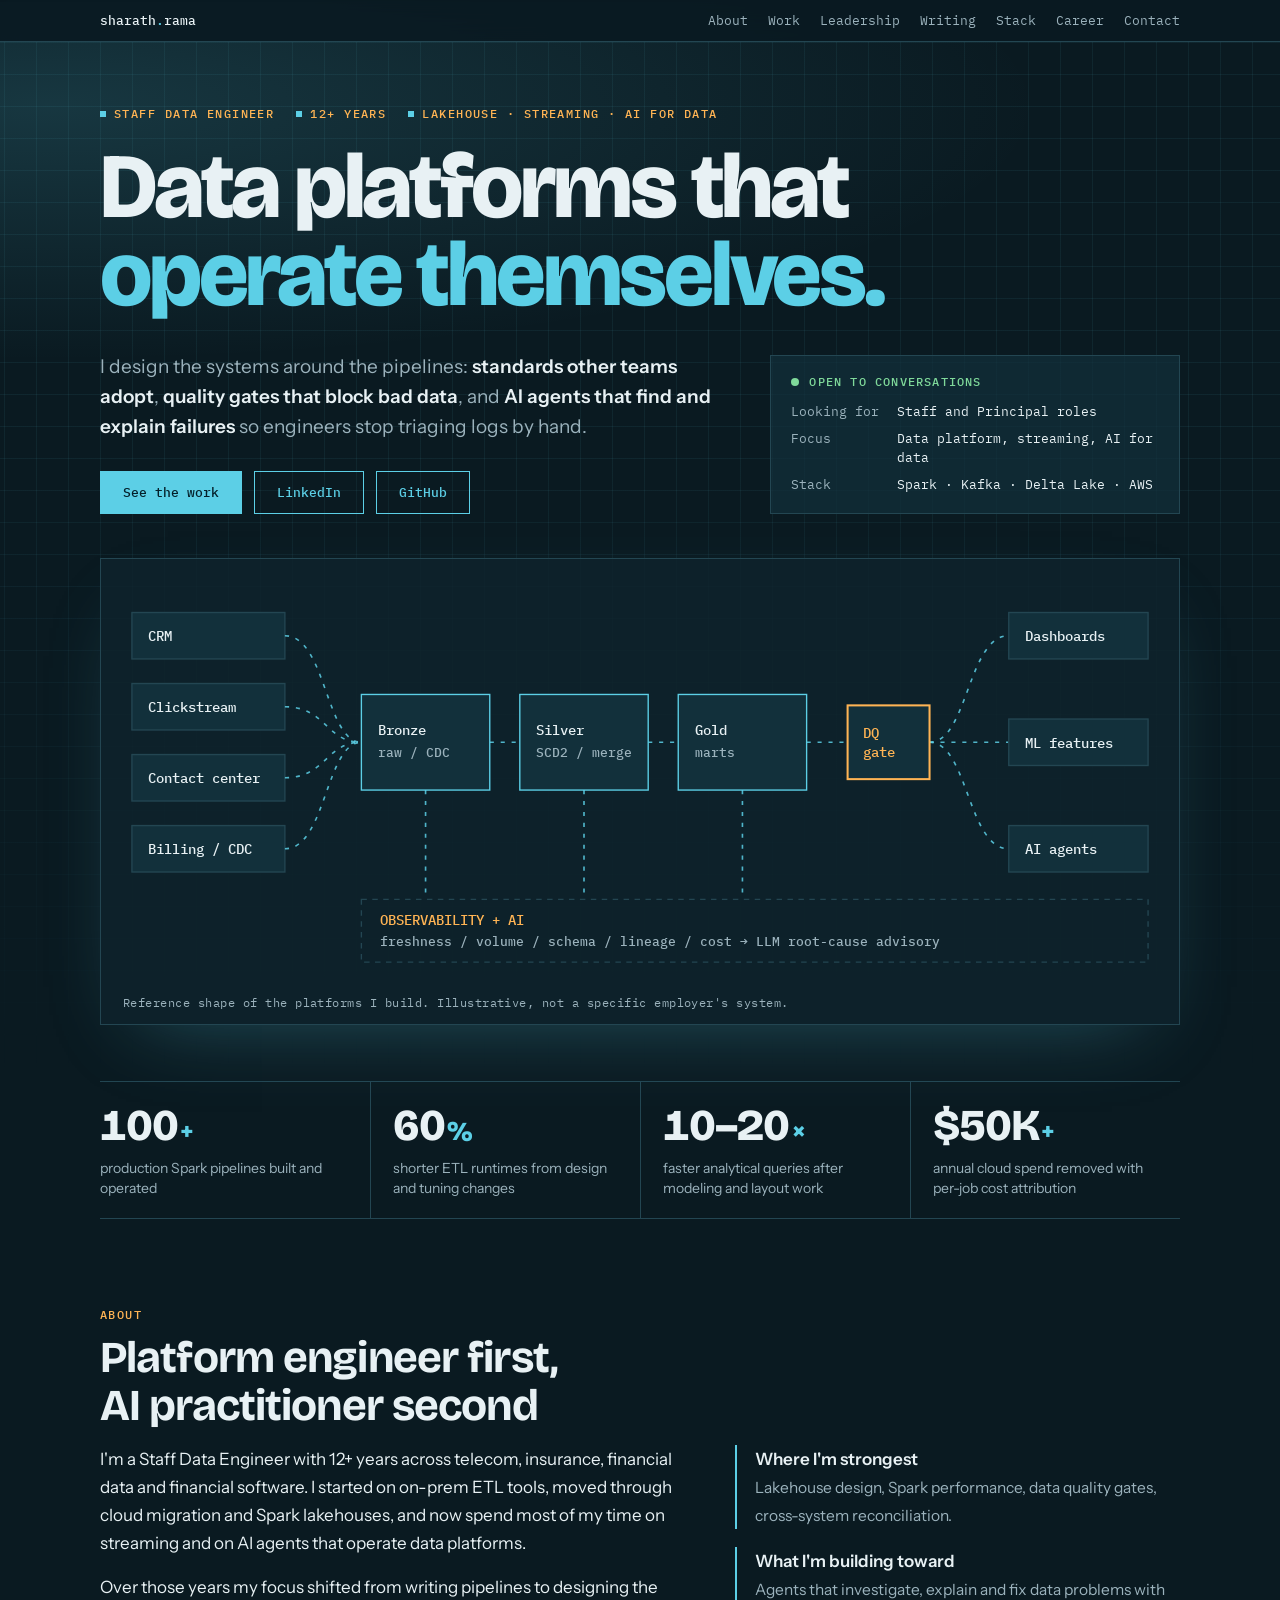
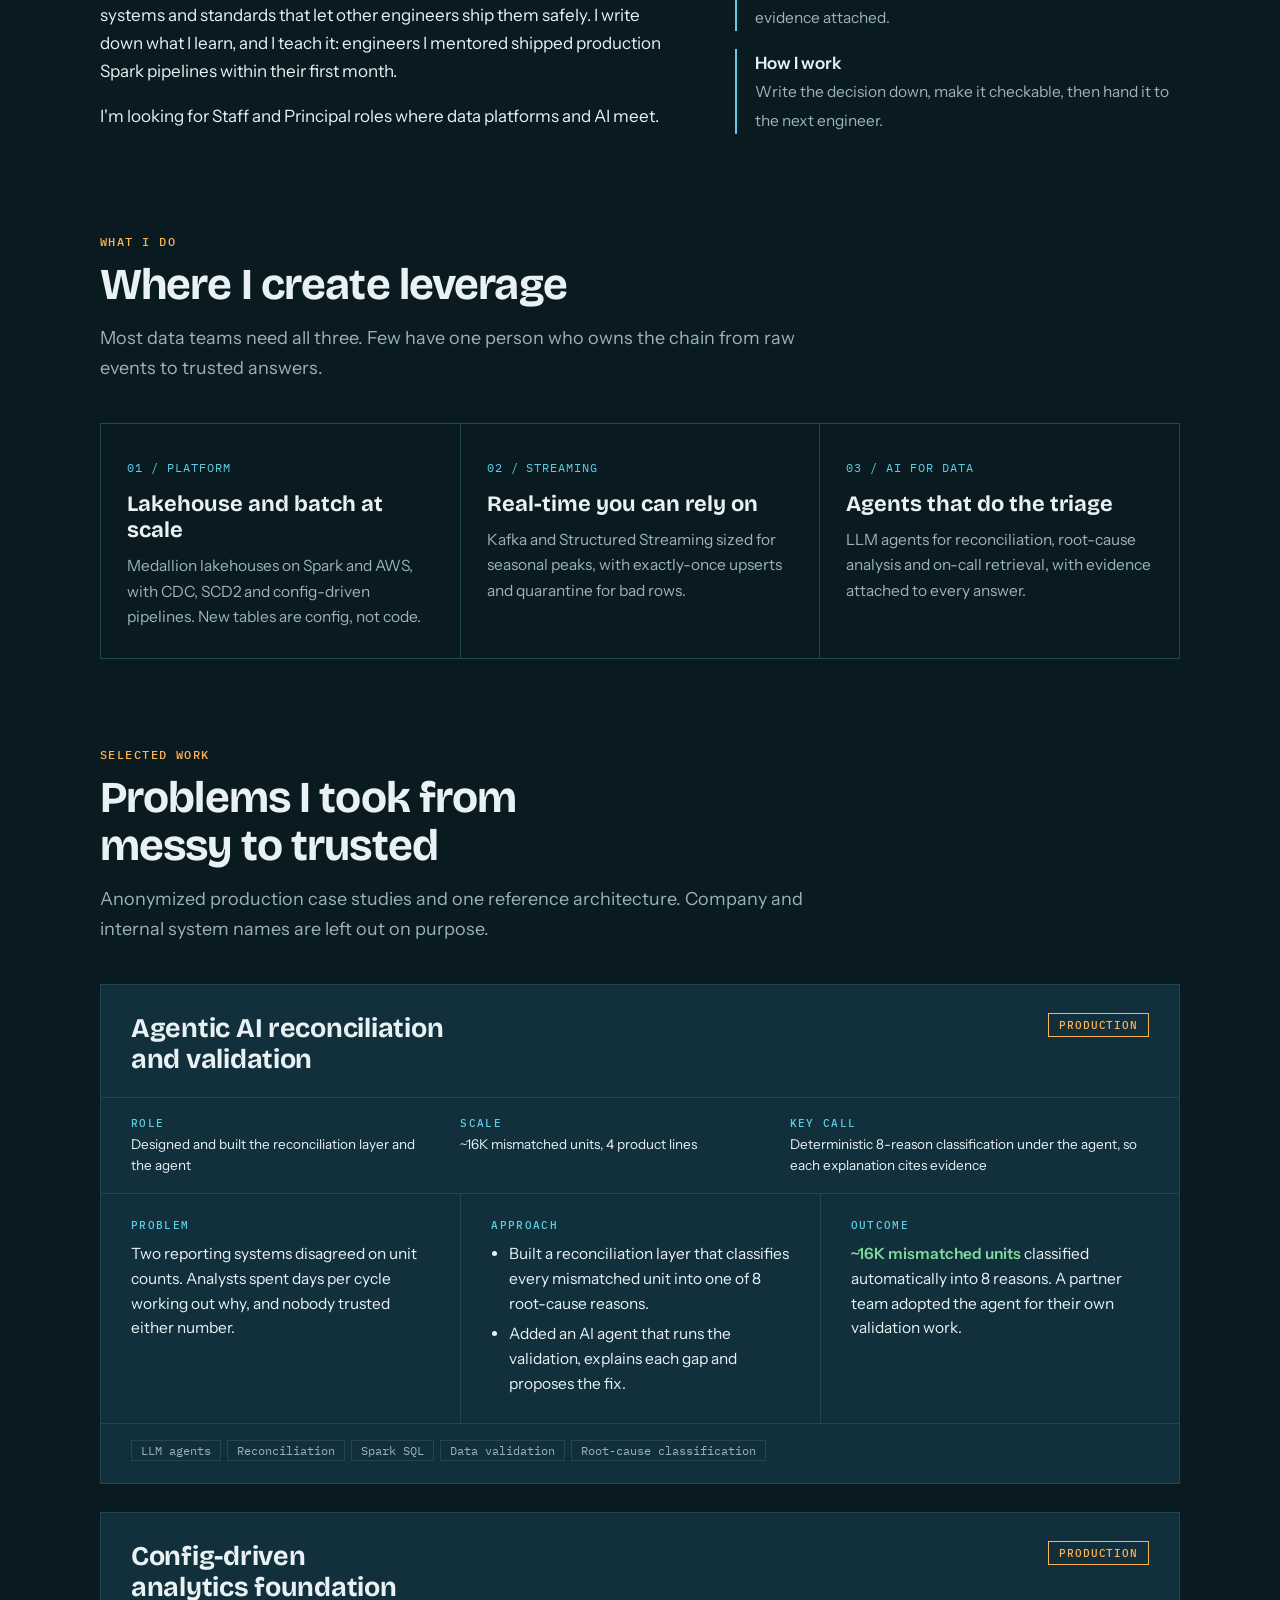
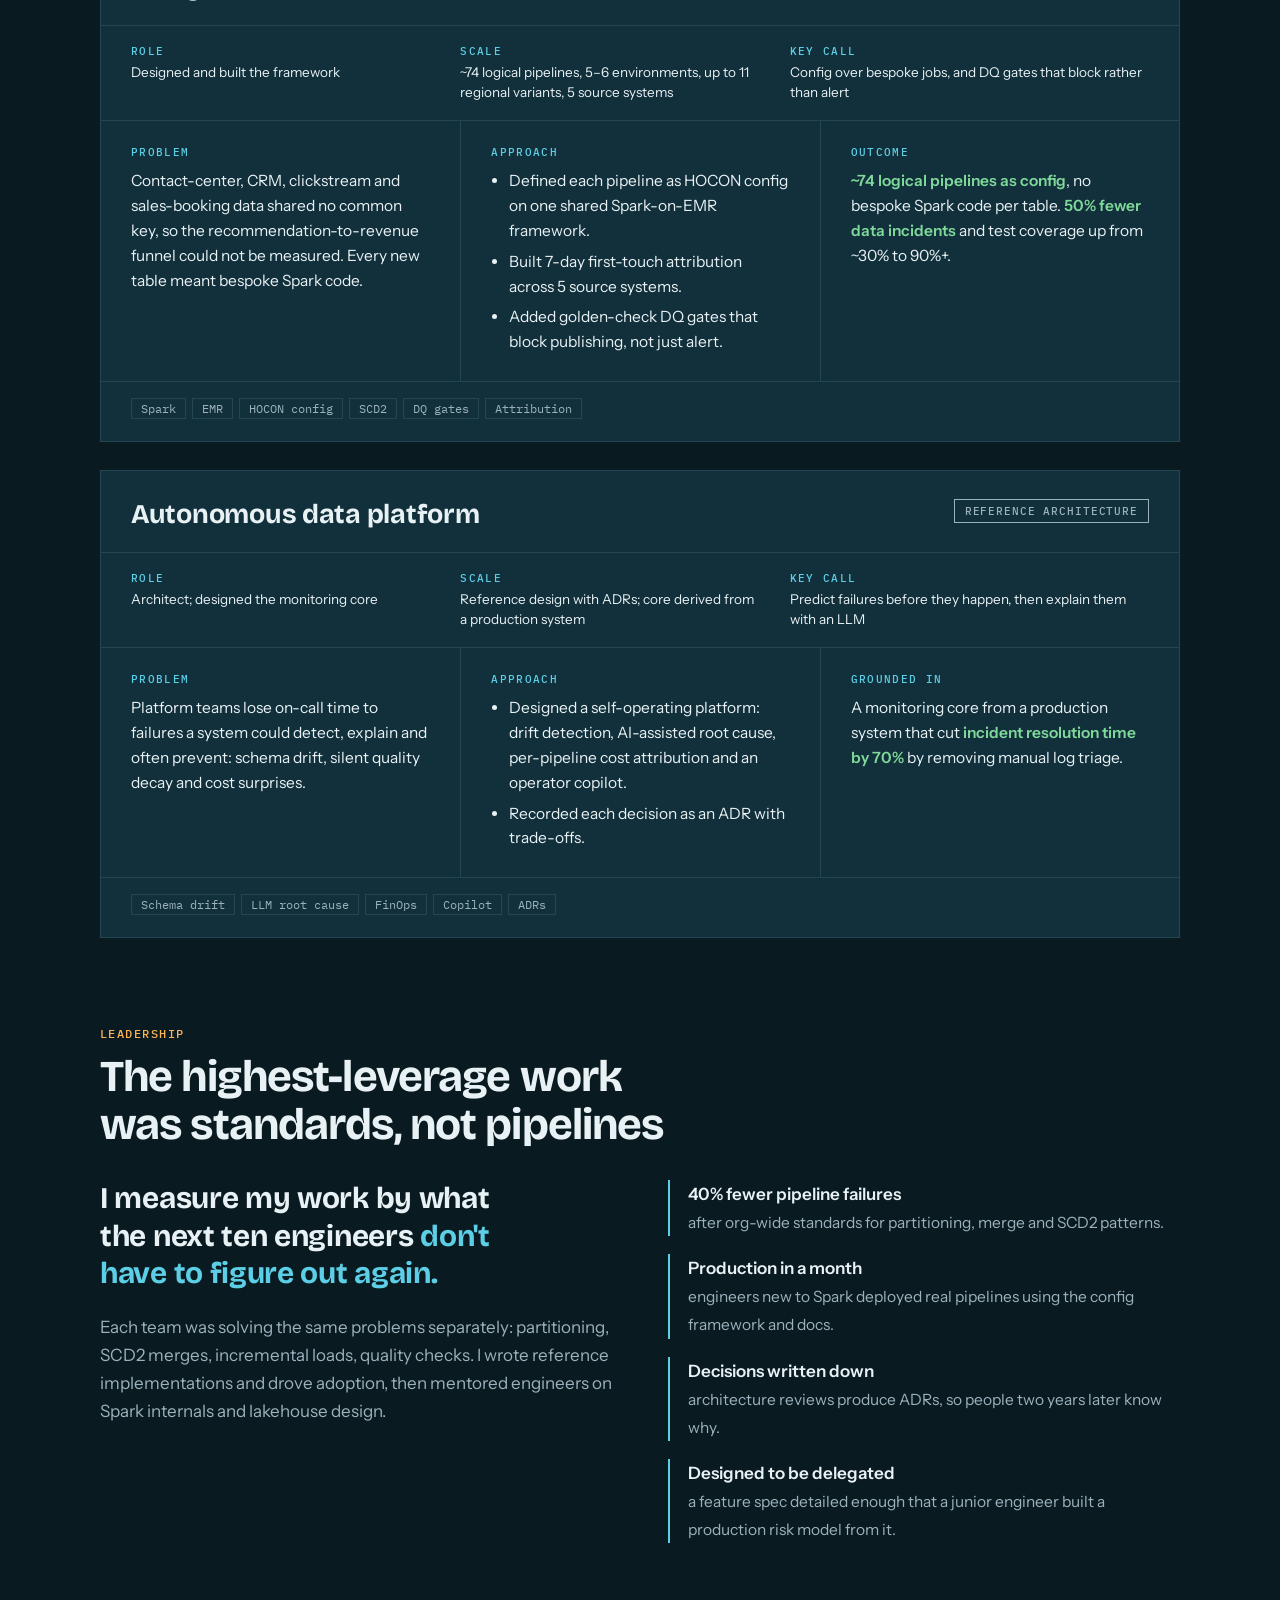
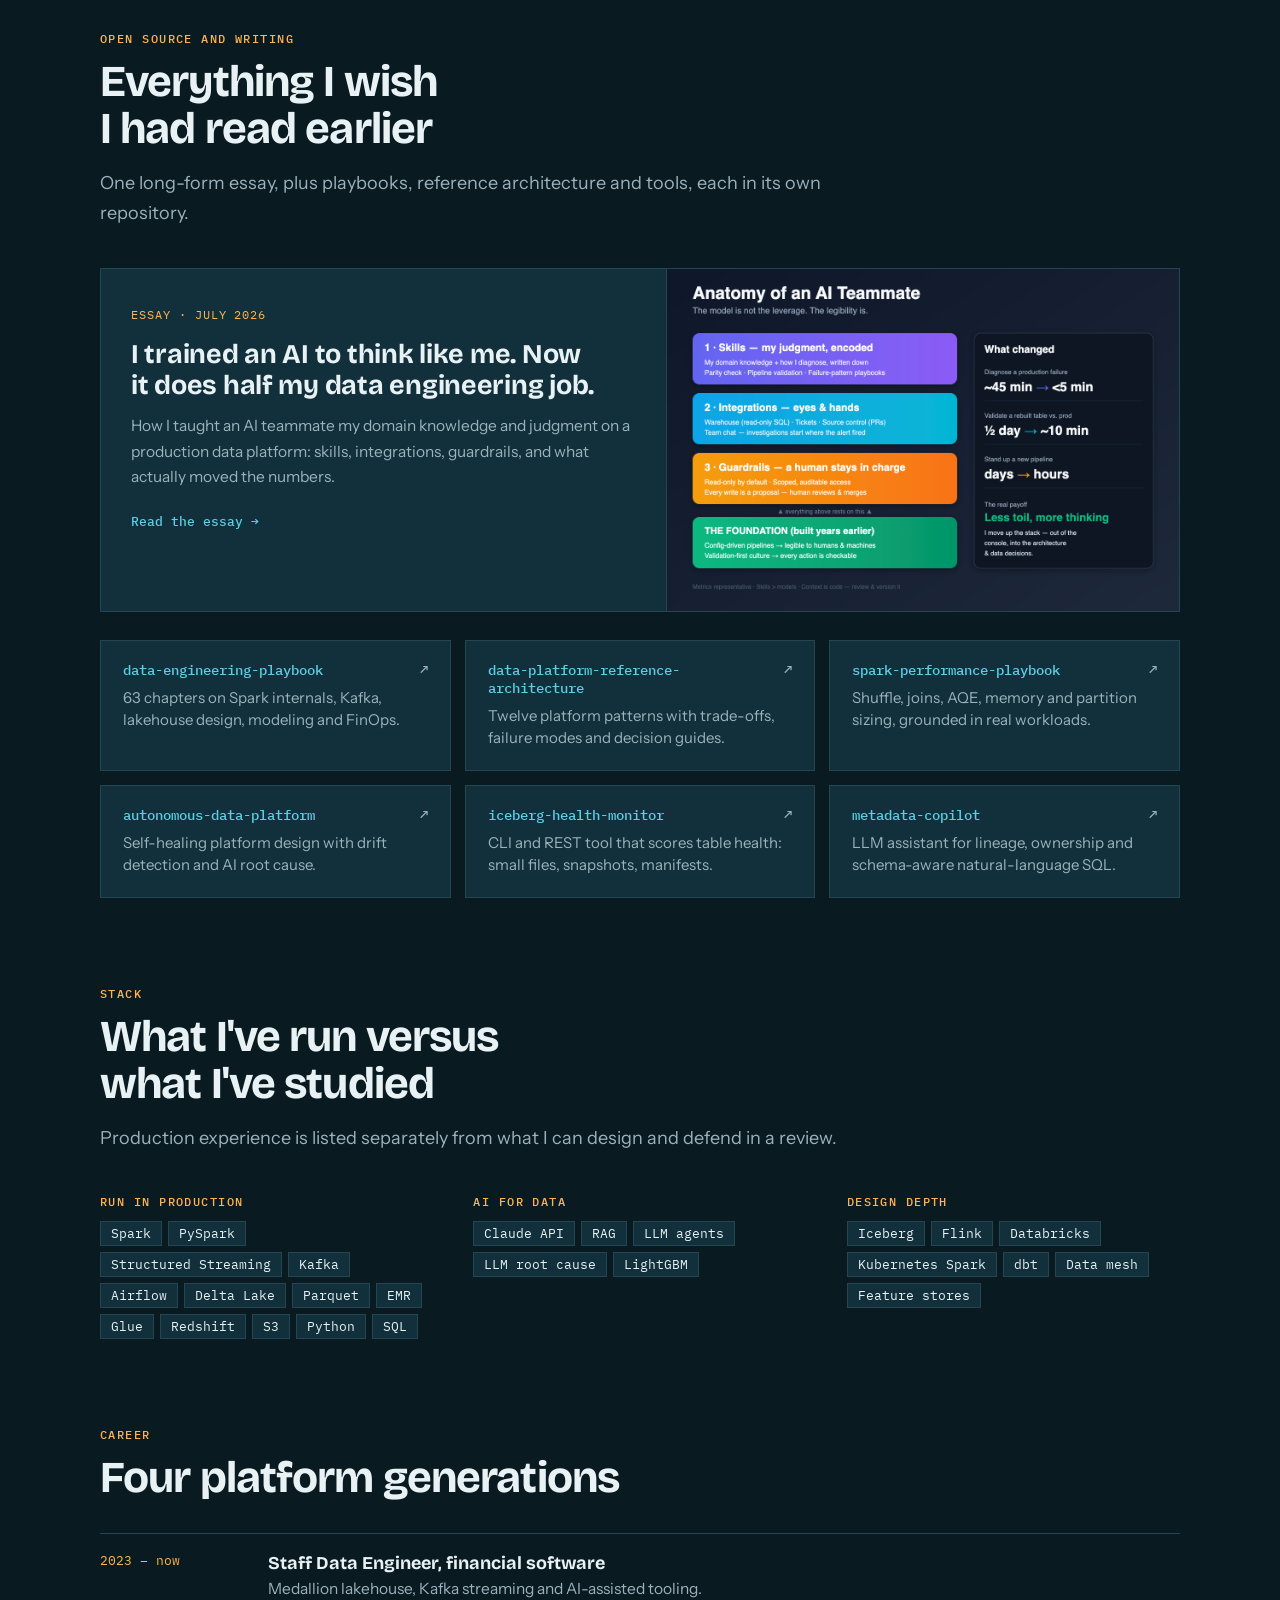
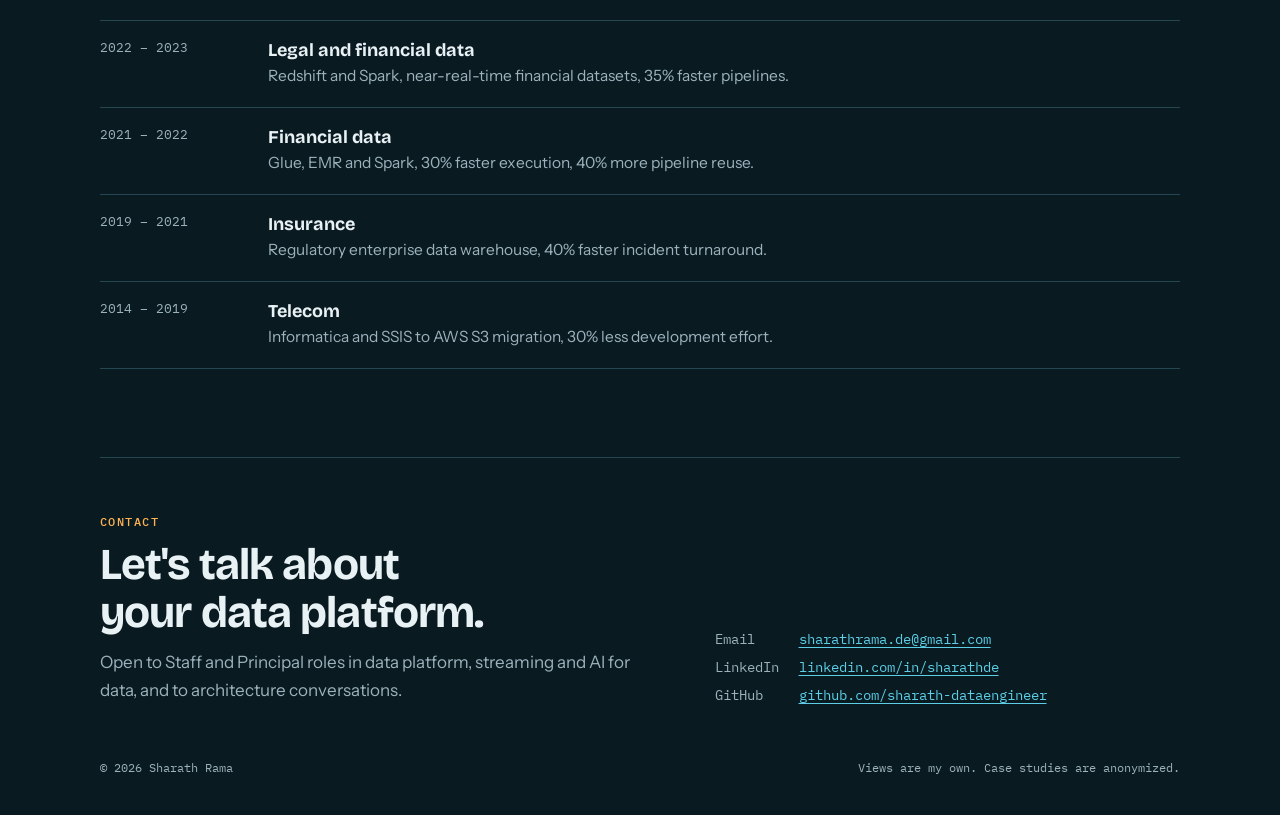
==== commit 03b82513: "Redesign hero, add About and essay, polish layout Co-Authored-By: Claude Sonnet 5.5 <noreply@anthrop" ====
--- a/index.html
+++ b/index.html
@@ -27,10 +27,10 @@
 
 <div class="wrap" id="top">
   <div class="hero">
-    <div class="hero-grid">
+    <p class="eyebrow"><span>Staff Data Engineer</span><span>12+ years</span><span>Lakehouse &middot; Streaming &middot; AI for data</span></p>
+    <h1>Data platforms that <em>operate themselves.</em></h1>
+    <div class="hero-row">
       <div>
-        <p class="eyebrow"><span>Staff Data Engineer</span><span>12+ years</span><span>Lakehouse &middot; Streaming &middot; AI for data</span></p>
-        <h1>Data platforms that <em>operate themselves.</em></h1>
         <p class="lede">I design the systems around the pipelines: <b>standards other teams adopt</b>, <b>quality gates that block bad data</b>, and <b>AI agents that find and explain failures</b> so engineers stop triaging logs by hand.</p>
         <div class="cta">
           <a class="btn primary" href="#work">See the work</a>
@@ -38,7 +38,15 @@
           <a class="btn ghost" href="https://github.com/sharath-dataengineer" target="_blank" rel="noopener noreferrer">GitHub</a>
         </div>
       </div>
-
+      <aside class="status" aria-label="Availability">
+        <p class="status-head"><i class="pulse" aria-hidden="true"></i>Open to conversations</p>
+        <dl>
+          <dt>Looking for</dt><dd>Staff and Principal roles</dd>
+          <dt>Focus</dt><dd>Data platform, streaming, AI for data</dd>
+          <dt>Stack</dt><dd>Spark &middot; Kafka &middot; Delta Lake &middot; AWS</dd>
+        </dl>
+      </aside>
+    </div>
       <figure class="diagram">
         <svg viewBox="0 0 760 300" role="img" aria-label="Architecture: source systems feed a bronze, silver and gold lakehouse, then a blocking data quality gate, then dashboards, ML features and AI agents. An observability and AI layer spans the whole pipeline.">
           <g>
@@ -75,7 +83,6 @@
         </svg>
         <figcaption>Reference shape of the platforms I build. Illustrative, not a specific employer's system.</figcaption>
       </figure>
-    </div>
   </div>
 
   <div class="proof" aria-label="Impact highlights">
@@ -104,8 +111,8 @@
 
   <section id="focus" aria-labelledby="h-focus">
     <p class="kicker">What I do</p>
-    <h2 id="h-focus">Three things I'm good at</h2>
-    <p class="sub">Most data teams need all three. Few have someone who owns the whole chain from raw events to trusted answers.</p>
+    <h2 id="h-focus">Where I create leverage</h2>
+    <p class="sub">Most data teams need all three. Few have one person who owns the chain from raw events to trusted answers.</p>
     <div class="pillars">
       <div class="pillar"><span class="mono">01 / PLATFORM</span><h3>Lakehouse and batch at scale</h3><p>Medallion lakehouses on Spark and AWS, with CDC, SCD2 and config-driven pipelines. New tables are config, not code.</p></div>
       <div class="pillar"><span class="mono">02 / STREAMING</span><h3>Real-time you can rely on</h3><p>Kafka and Structured Streaming sized for seasonal peaks, with exactly-once upserts and quarantine for bad rows.</p></div>
--- a/style.css
+++ b/style.css
@@ -40,15 +40,16 @@
 nav .links a:hover { color: var(--fg); }
 
 /* hero */
-.hero { position: relative; padding: 72px 0 56px; }
+.hero { position: relative; padding: 64px 0 56px; }
+.hero::after { content: ""; position: absolute; inset: -40px -50vw auto; height: 520px; z-index: -1; pointer-events: none;
+  background: radial-gradient(60% 70% at 25% 20%, color-mix(in srgb, var(--accent) 16%, transparent), transparent 70%); }
 .hero::before { content: ""; position: absolute; inset: 0 -50vw; z-index: -1;
   background-image: linear-gradient(var(--grid) 1px, transparent 1px), linear-gradient(90deg, var(--grid) 1px, transparent 1px);
   background-size: 32px 32px; -webkit-mask-image: linear-gradient(#000 40%, transparent); mask-image: linear-gradient(#000 40%, transparent); }
-.hero-grid { display: grid; grid-template-columns: minmax(0, 1.05fr) minmax(0, 1fr); gap: 40px; align-items: center; }
-.eyebrow { font: 500 12px var(--mono); letter-spacing: .12em; text-transform: uppercase; color: var(--signal); margin: 0 0 20px; display: flex; flex-wrap: wrap; gap: 6px 22px; }
+.eyebrow { font: 500 12px var(--mono); letter-spacing: .12em; text-transform: uppercase; color: var(--signal); margin: 0 0 22px; display: flex; flex-wrap: wrap; gap: 6px 22px; }
 .eyebrow span { display: inline-flex; align-items: center; gap: 8px; }
 .eyebrow span::before { content: ""; width: 6px; height: 6px; background: var(--accent); flex: none; }
-h1 { font: 800 clamp(42px, 6.4vw, 78px)/.98 var(--display); letter-spacing: -.03em; margin: 0 0 24px; text-wrap: balance; }
+h1 { font: 800 clamp(44px, 7.6vw, 92px)/.96 var(--display); letter-spacing: -.035em; margin: 0 0 32px; text-wrap: balance; max-width: 19ch; }
 h1 em { font-style: normal; color: var(--accent); }
 .lede { font-size: 19px; line-height: 1.6; color: var(--muted); max-width: 54ch; margin: 0 0 30px; }
 .lede b { color: var(--fg); font-weight: 600; }
@@ -146,7 +147,7 @@
 footer { padding: 0 0 40px; font: 12px var(--mono); color: var(--muted); display: flex; flex-wrap: wrap; justify-content: space-between; gap: 8px; }
 
 @media (max-width: 880px) {
-  .hero-grid, .lead, .contact { grid-template-columns: minmax(0, 1fr); }
+  .hero-row, .lead, .contact { grid-template-columns: minmax(0, 1fr); }
   .case-body { grid-template-columns: minmax(0, 1fr); }
   .case-body > div + div { border-left: 0; border-top: 1px solid var(--line); }
   .proof div + div { border-left: 0; padding-left: 0; }
@@ -168,8 +169,9 @@
 .about { display: grid; grid-template-columns: minmax(0, 1.3fr) minmax(0, 1fr); gap: 40px 56px; align-items: start; }
 .about p { margin: 0 0 16px; }
 .about .facts { margin-top: 0; }
-.meta { display: flex; flex-wrap: wrap; gap: 8px 28px; padding: 14px 30px; border-bottom: 1px solid var(--line); font: 12.5px var(--mono); color: var(--muted); }
-.meta b { color: var(--accent); font-weight: 500; letter-spacing: .08em; text-transform: uppercase; font-size: 11px; margin-right: 8px; }
+.meta { display: grid; grid-template-columns: minmax(0, 1fr) minmax(0, 1fr) minmax(0, 1.2fr); gap: 18px 30px; padding: 18px 30px; border-bottom: 1px solid var(--line); font: 13.5px/1.5 var(--body); color: var(--fg); }
+.meta span { min-width: 0; }
+.meta b { display: block; margin-bottom: 4px; color: var(--accent); font: 500 11px var(--mono); letter-spacing: .12em; text-transform: uppercase; }
 .feature { display: grid; grid-template-columns: minmax(0, 1.1fr) minmax(0, 1fr); gap: 0; border: 1px solid var(--line); background: var(--surface); margin-bottom: 28px; text-decoration: none; color: var(--fg); transition: border-color .15s ease; }
 .feature:hover { border-color: var(--accent); }
 .feature .copy { padding: 30px; min-width: 0; }
@@ -178,4 +180,27 @@
 .feature p { margin: 0 0 16px; color: var(--muted); font-size: 15.5px; }
 .feature .go { font: 500 13px var(--mono); color: var(--accent); }
 .feature img { display: block; width: 100%; height: 100%; object-fit: cover; border-left: 1px solid var(--line); min-height: 220px; background: var(--bg-2); }
-@media (max-width: 880px) { .about, .feature { grid-template-columns: minmax(0, 1fr); } .feature img { border-left: 0; border-top: 1px solid var(--line); } .meta { padding-left: 20px; padding-right: 20px; } }
+@media (max-width: 880px) { .meta { grid-template-columns: minmax(0, 1fr); gap: 12px; } .about, .feature { grid-template-columns: minmax(0, 1fr); } .feature img { border-left: 0; border-top: 1px solid var(--line); } .meta { padding-left: 20px; padding-right: 20px; } }
+
+.hero-row { display: grid; grid-template-columns: minmax(0, 1.5fr) minmax(0, 1fr); gap: 40px 56px; align-items: end; margin-bottom: 44px; }
+.hero-row .lede { margin-bottom: 28px; max-width: 58ch; }
+.status { border: 1px solid var(--line); background: color-mix(in srgb, var(--surface) 70%, transparent); padding: 18px 20px; min-width: 0; }
+.status-head { margin: 0 0 14px; font: 500 12px var(--mono); letter-spacing: .1em; text-transform: uppercase; color: var(--good); display: flex; align-items: center; gap: 10px; }
+.pulse { width: 8px; height: 8px; border-radius: 50%; background: var(--good); box-shadow: 0 0 0 0 color-mix(in srgb, var(--good) 60%, transparent); animation: pulse 2.2s ease-out infinite; }
+@keyframes pulse { 70% { box-shadow: 0 0 0 9px transparent; } 100% { box-shadow: 0 0 0 0 transparent; } }
+.status dl { margin: 0; display: grid; grid-template-columns: max-content minmax(0, 1fr); gap: 8px 18px; font: 13px/1.45 var(--mono); }
+.status dt { color: var(--muted); }
+.status dd { margin: 0; }
+.diagram { padding: 18px 20px 10px; margin-top: 0; box-shadow: 0 30px 80px -40px color-mix(in srgb, var(--accent) 35%, transparent); }
+.diagram figcaption { font-size: 12px; }
+@media (prefers-reduced-motion: reduce) { .pulse { animation: none; } }
+@media (max-width: 880px) {
+  .hero-row { grid-template-columns: minmax(0, 1fr); gap: 28px; margin-bottom: 32px; }
+  .diagram { padding: 12px 10px 6px; }
+}
+body { overflow-x: clip; }
+@media (max-width: 600px) {
+  .diagram { overflow-x: auto; }
+  .diagram svg { min-width: 620px; }
+  .diagram figcaption { position: sticky; left: 0; }
+}
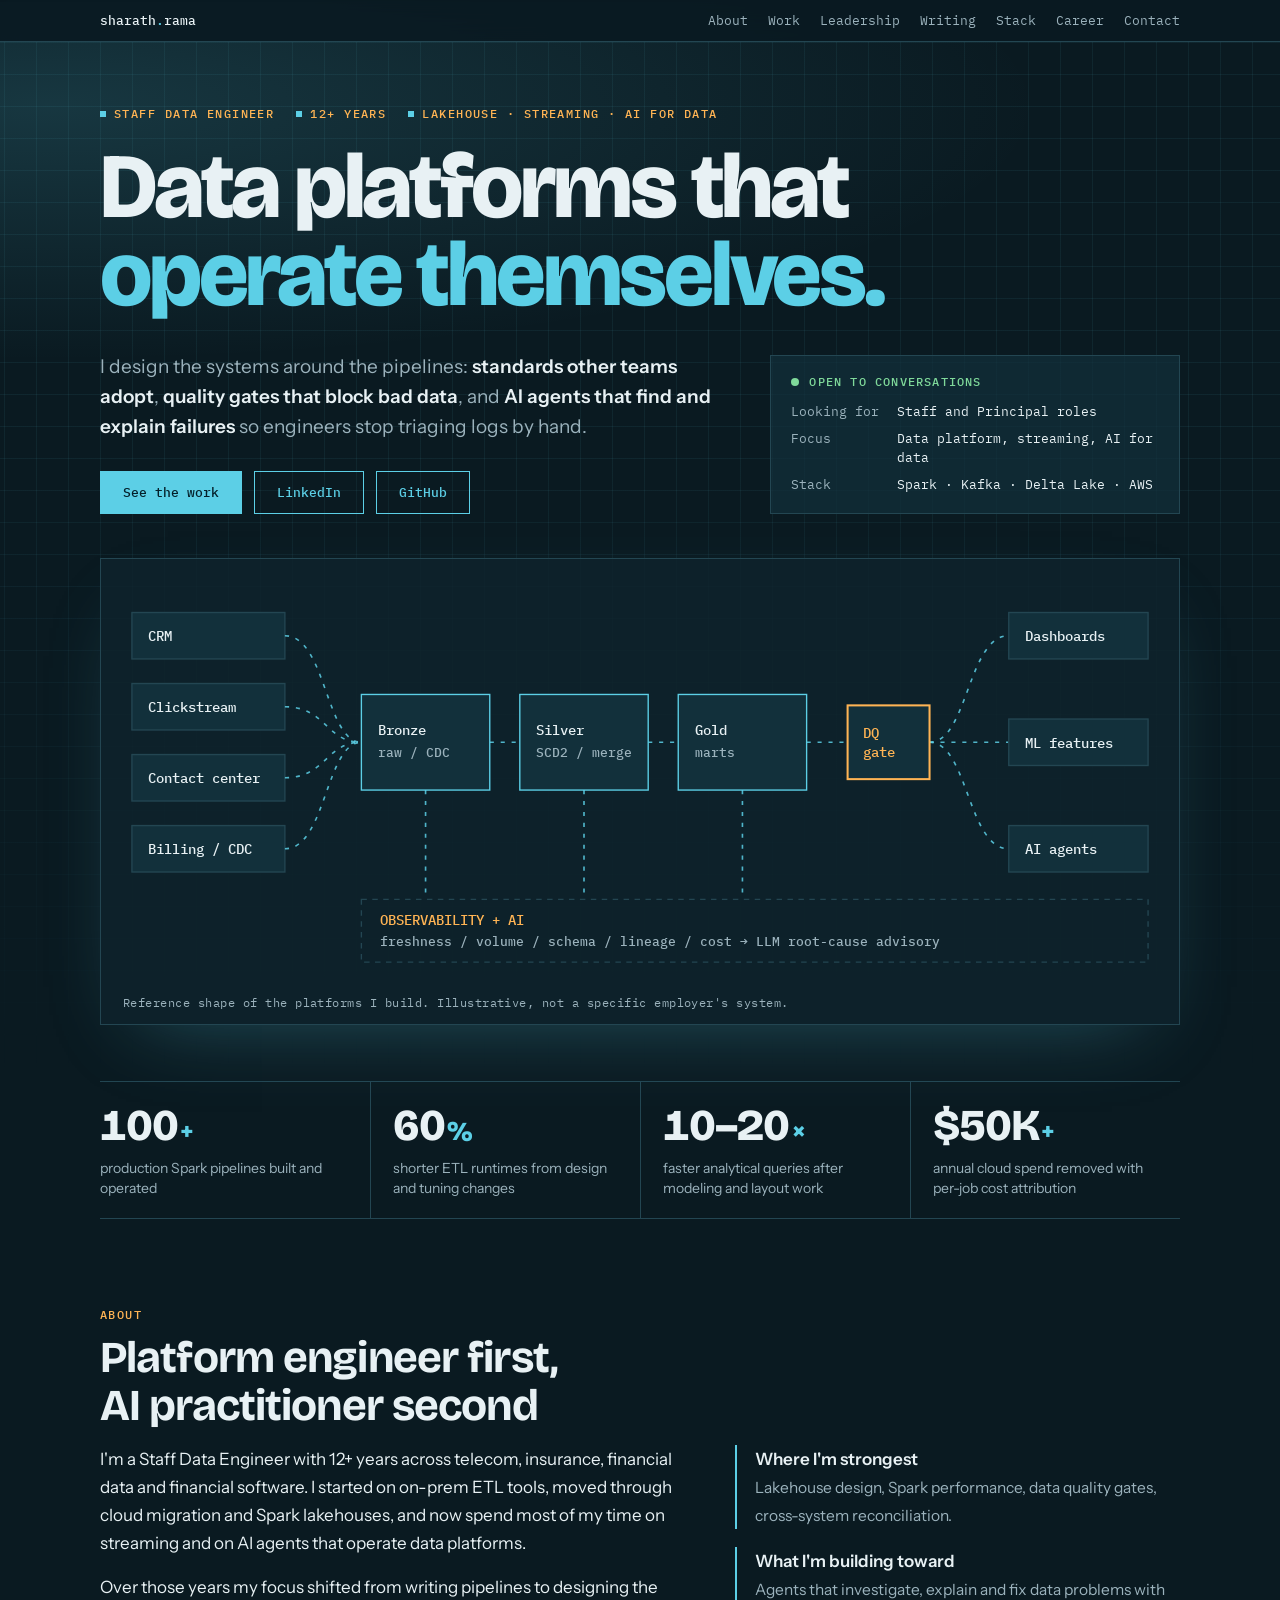
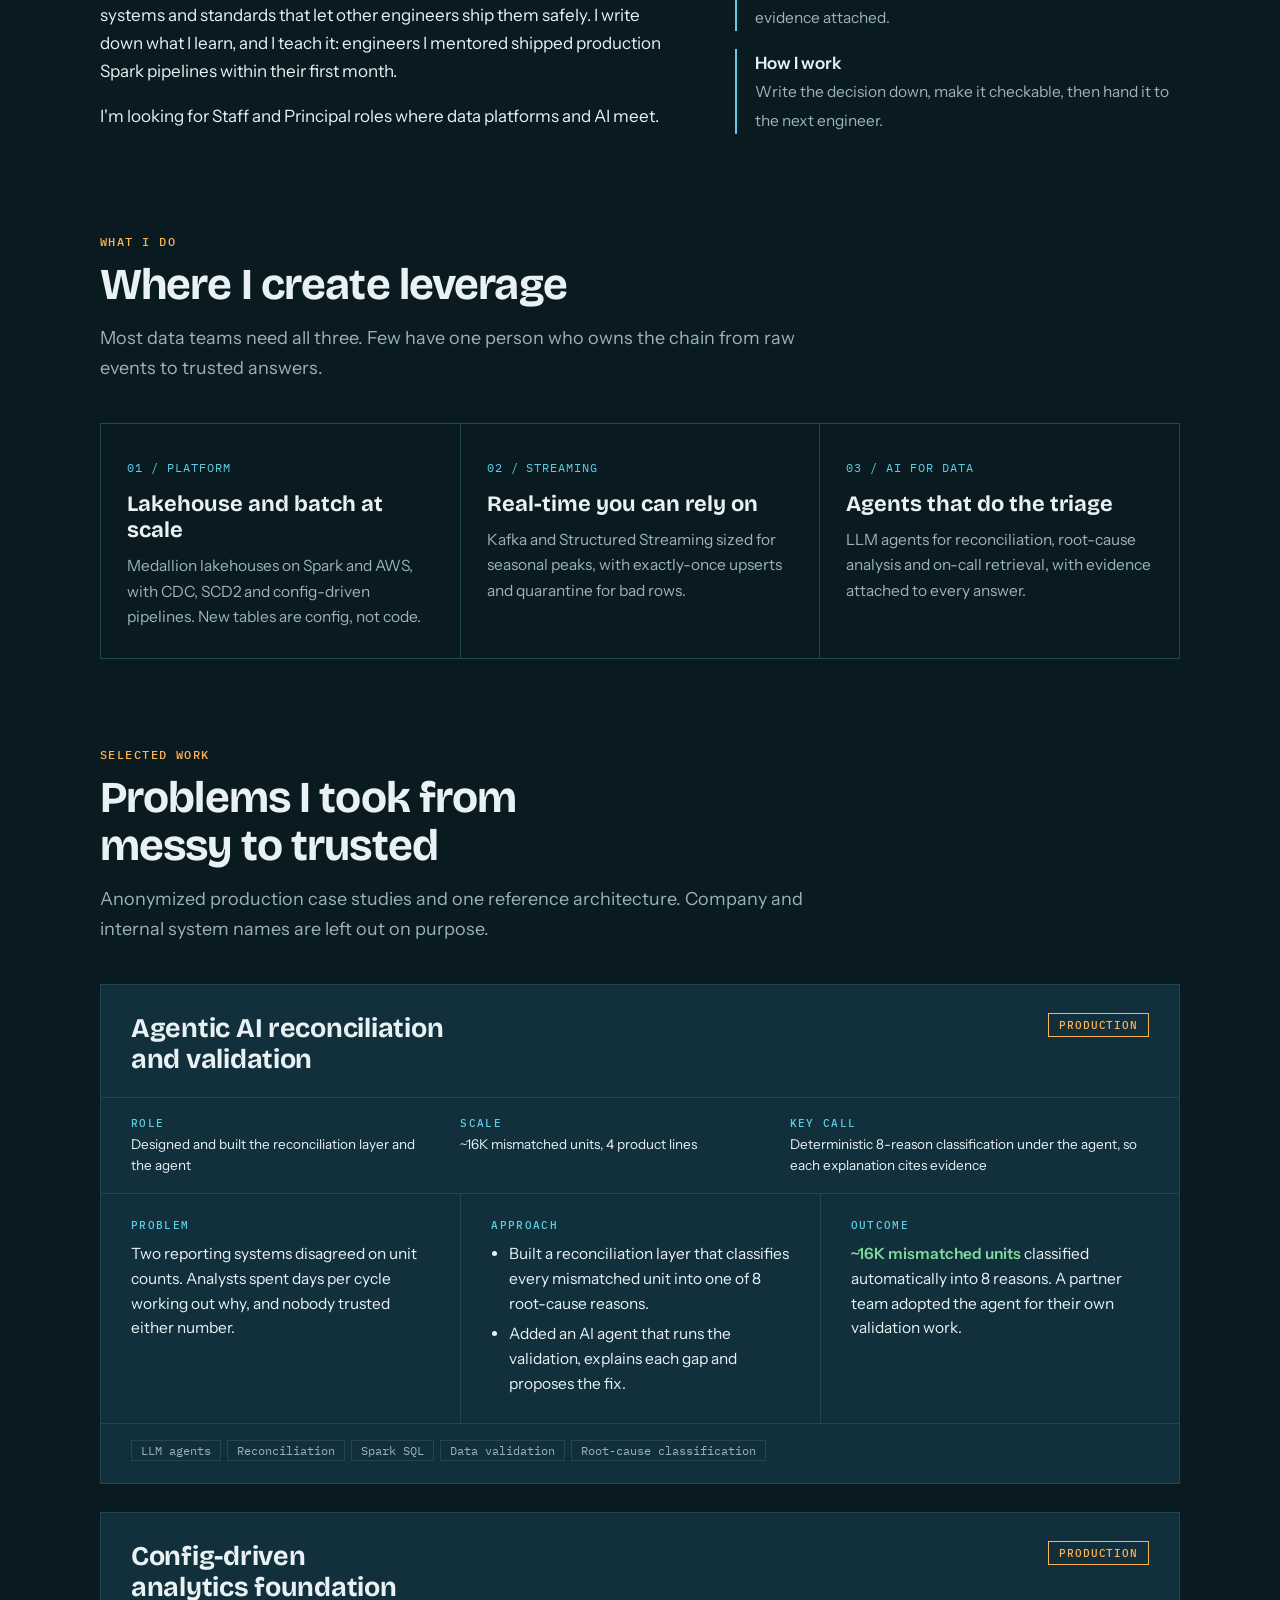
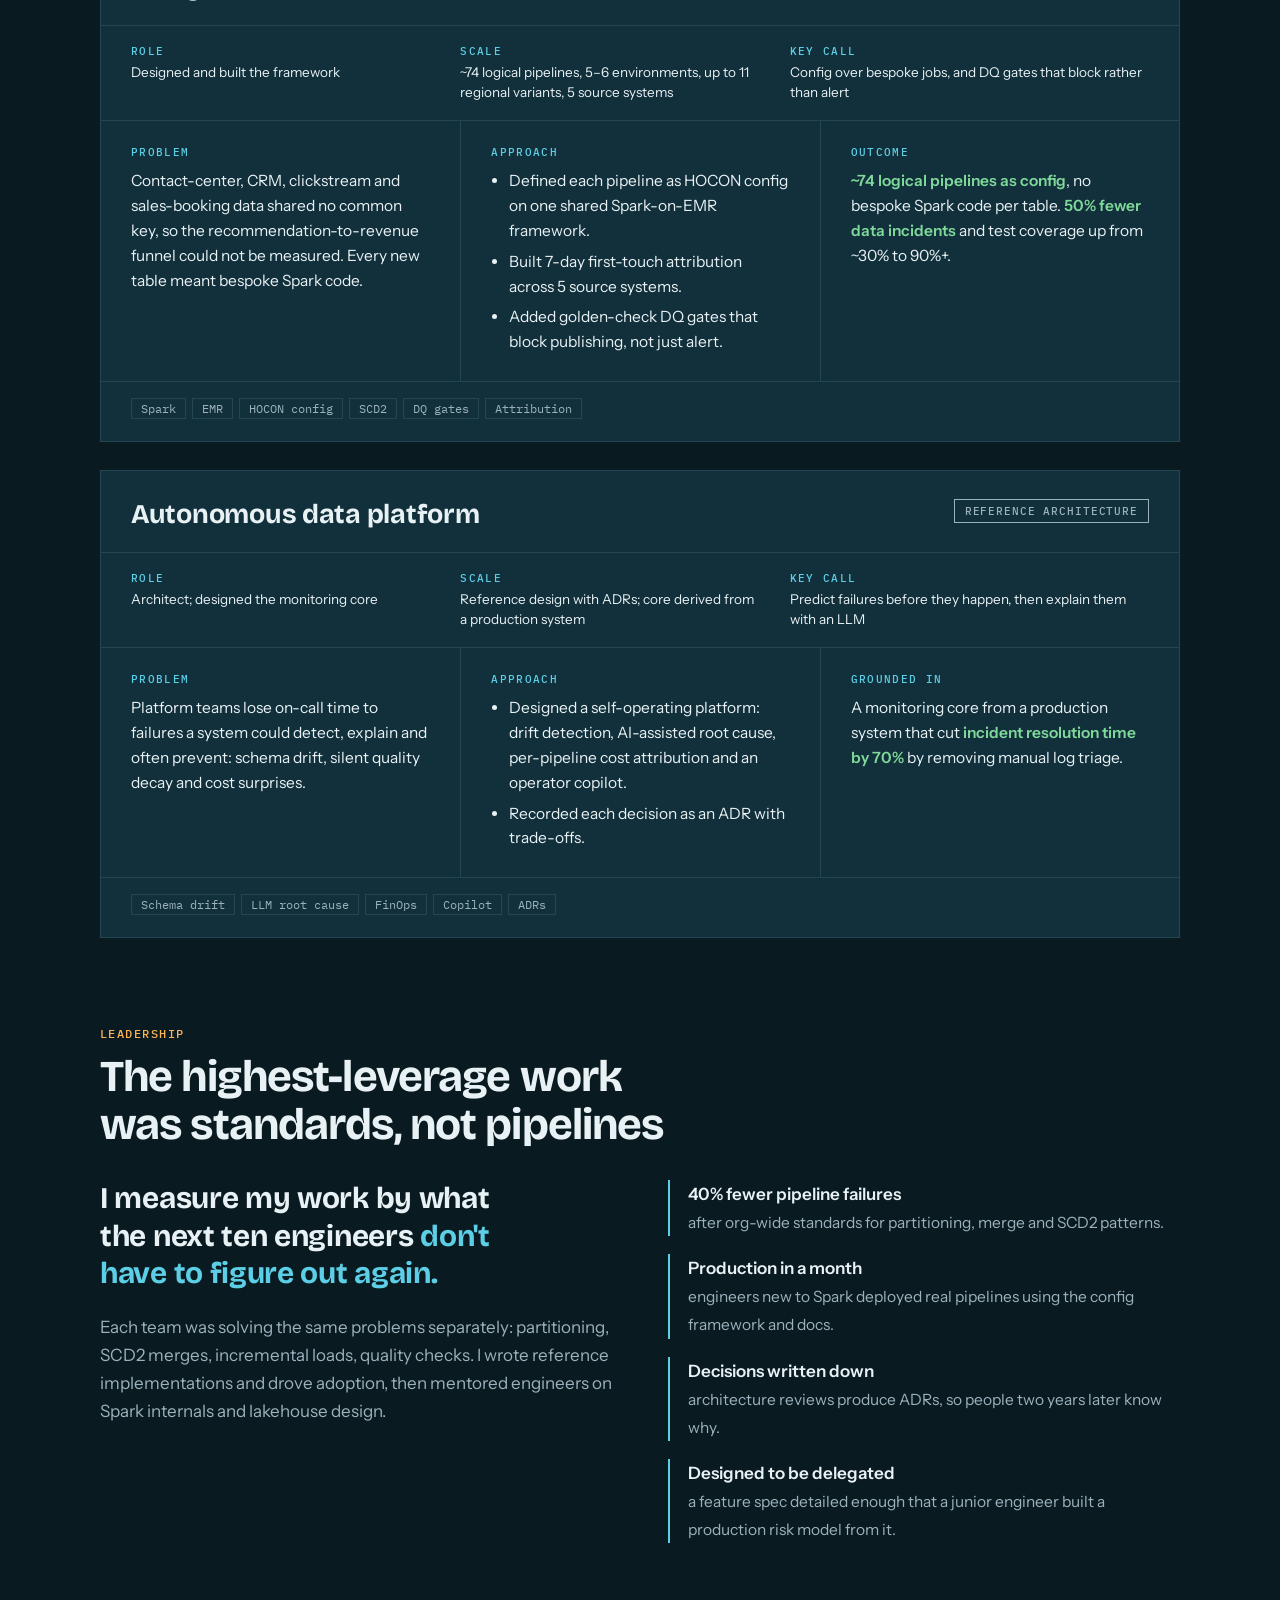
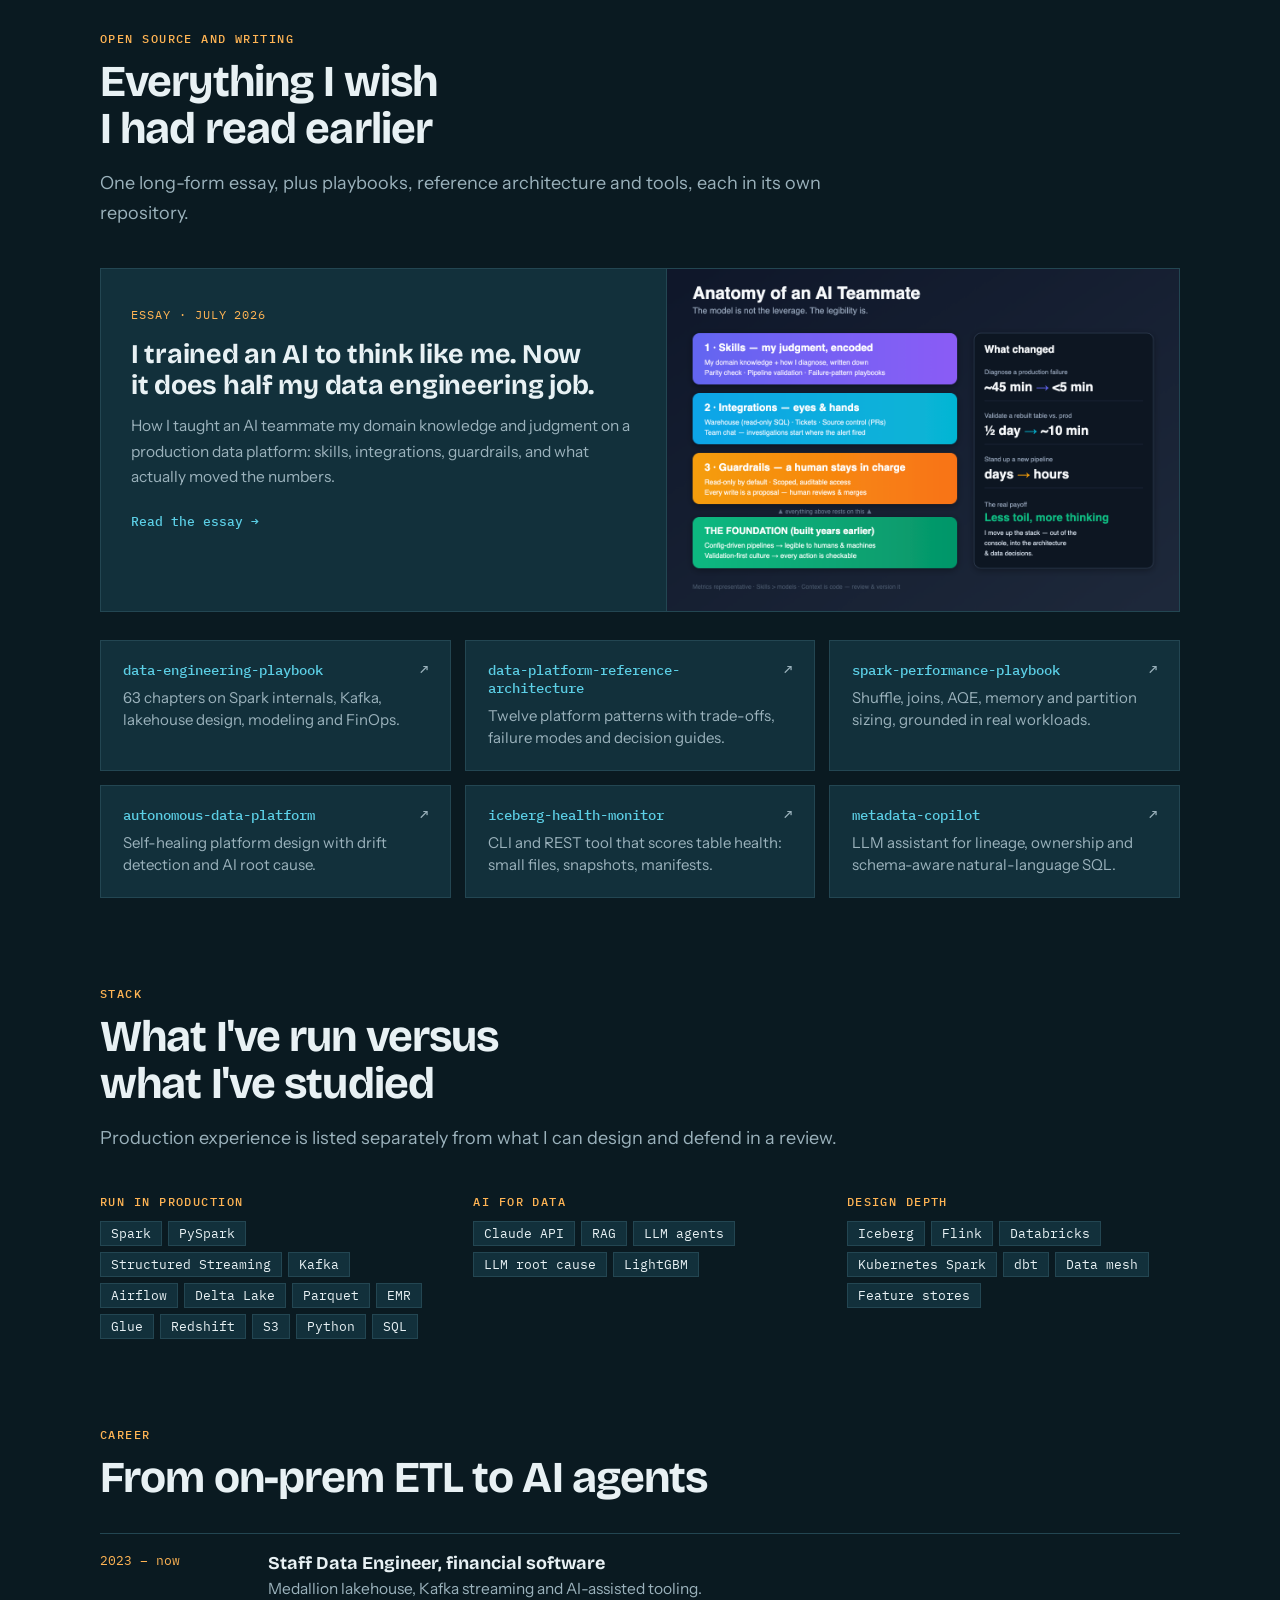
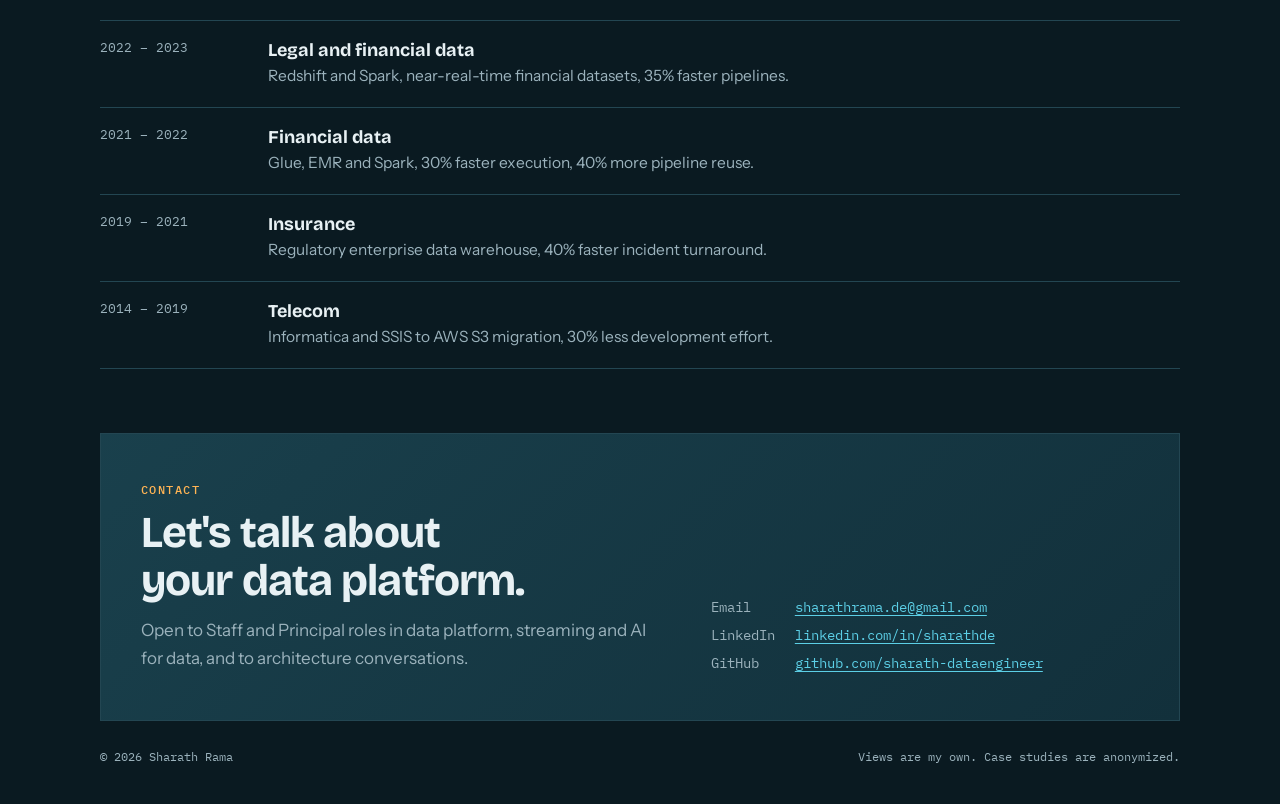
==== commit aef93bb7: "Contact panel, career heading Co-Authored-By: Claude Sonnet 5.5 <noreply@anthropic.com>" ====
--- a/index.html
+++ b/index.html
@@ -214,7 +214,7 @@
 
   <section id="career" aria-labelledby="h-career">
     <p class="kicker">Career</p>
-    <h2 id="h-career">Four platform generations</h2>
+    <h2 id="h-career">From on-prem ETL to AI agents</h2>
     <ol class="timeline">
       <li><span class="when">2023 &ndash; now</span><div><b>Staff Data Engineer, financial software</b><span>Medallion lakehouse, Kafka streaming and AI-assisted tooling.</span></div></li>
       <li><span class="when">2022 &ndash; 2023</span><div><b>Legal and financial data</b><span>Redshift and Spark, near-real-time financial datasets, 35% faster pipelines.</span></div></li>
--- a/style.css
+++ b/style.css
@@ -137,7 +137,7 @@
 .timeline span { color: var(--muted); font-size: 15.5px; }
 .timeline li:first-child .when { color: var(--signal); }
 
-.contact { margin-top: 88px; padding: 56px 0; border-top: 1px solid var(--line); display: grid; grid-template-columns: minmax(0, 1.2fr) minmax(0, 1fr); gap: 32px 56px; align-items: end; }
+.contact { margin-top: 64px; padding: 48px 40px; border: 1px solid var(--line); background: linear-gradient(135deg, color-mix(in srgb, var(--accent) 10%, var(--surface)), var(--surface)); display: grid; grid-template-columns: minmax(0, 1.2fr) minmax(0, 1fr); gap: 32px 56px; align-items: end; }
 .contact h2 { margin-bottom: 12px; }
 .contact p { margin: 0; color: var(--muted); }
 .contact p.kicker { color: var(--signal); margin-bottom: 12px; }
@@ -204,3 +204,5 @@
   .diagram svg { min-width: 620px; }
   .diagram figcaption { position: sticky; left: 0; }
 }
+@media (max-width: 520px) { .contact { padding: 32px 20px; margin-top: 48px; } }
+footer { margin-top: 28px; }
